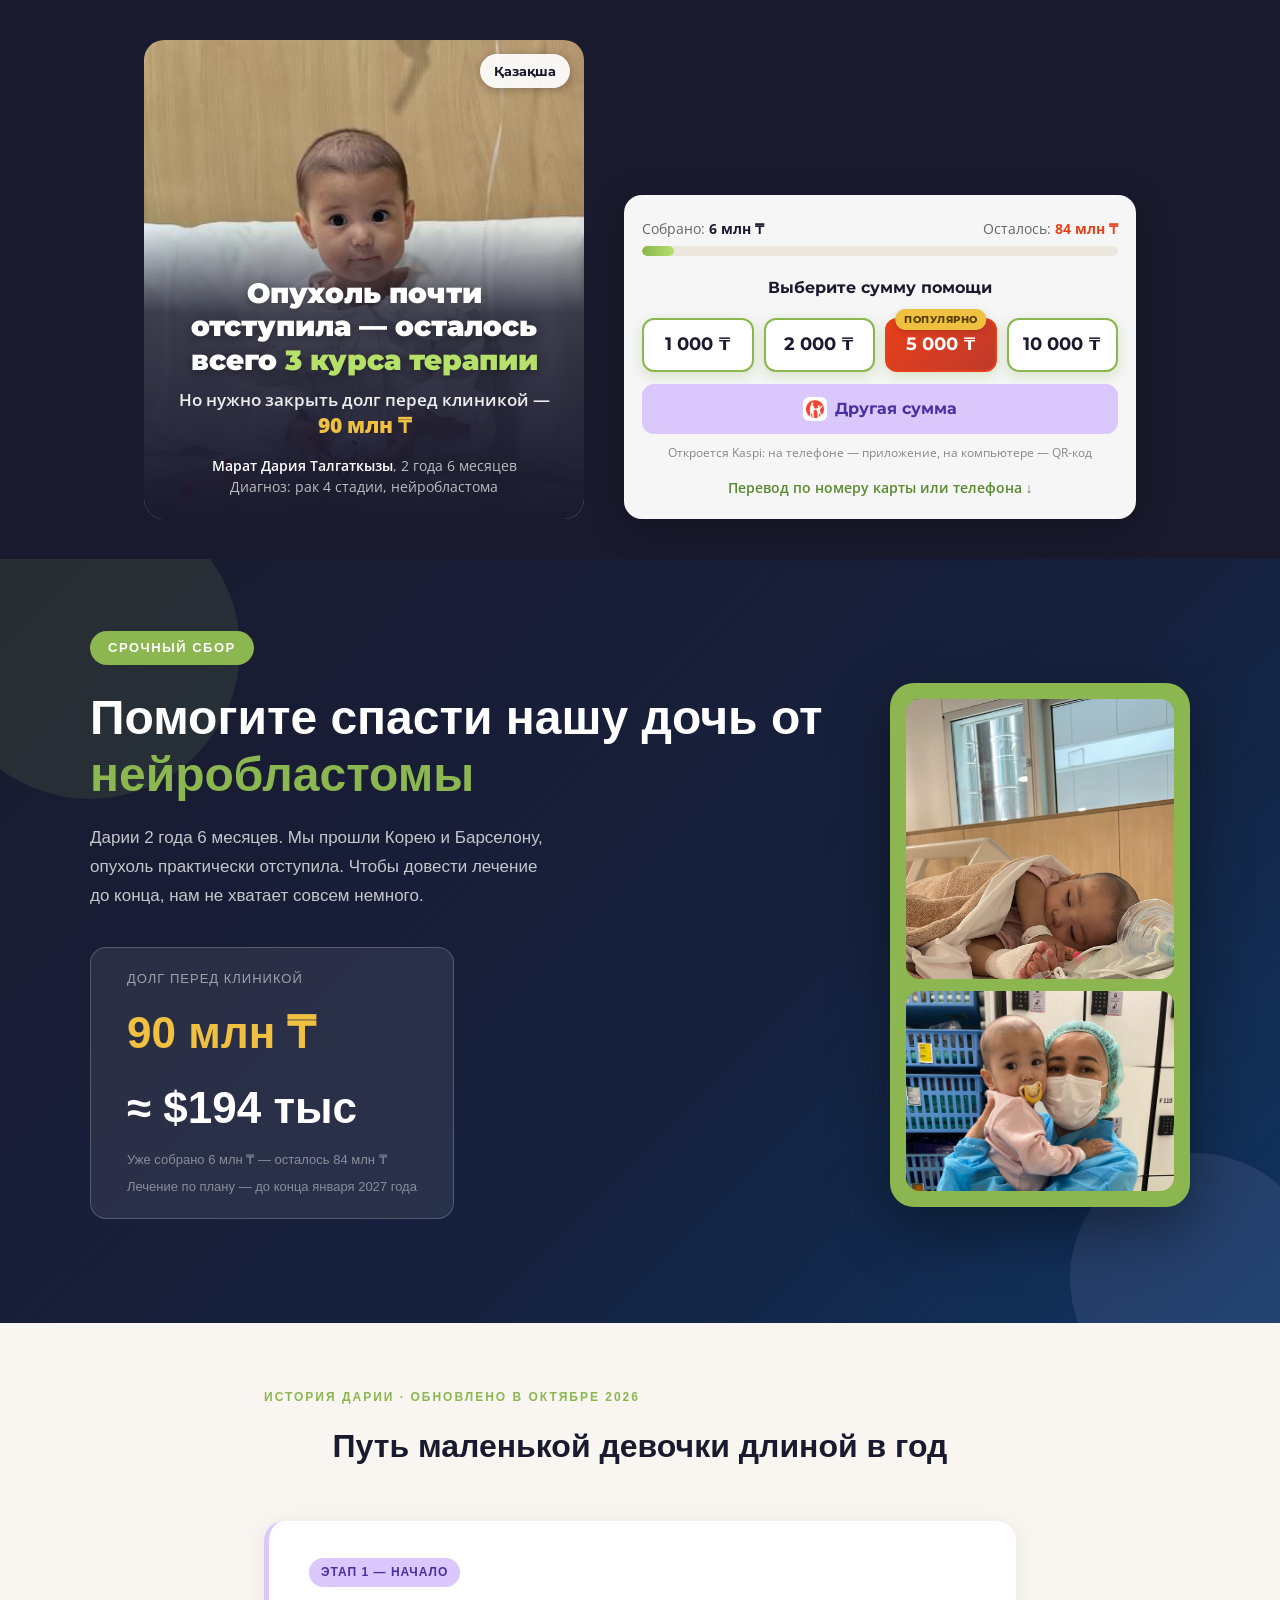
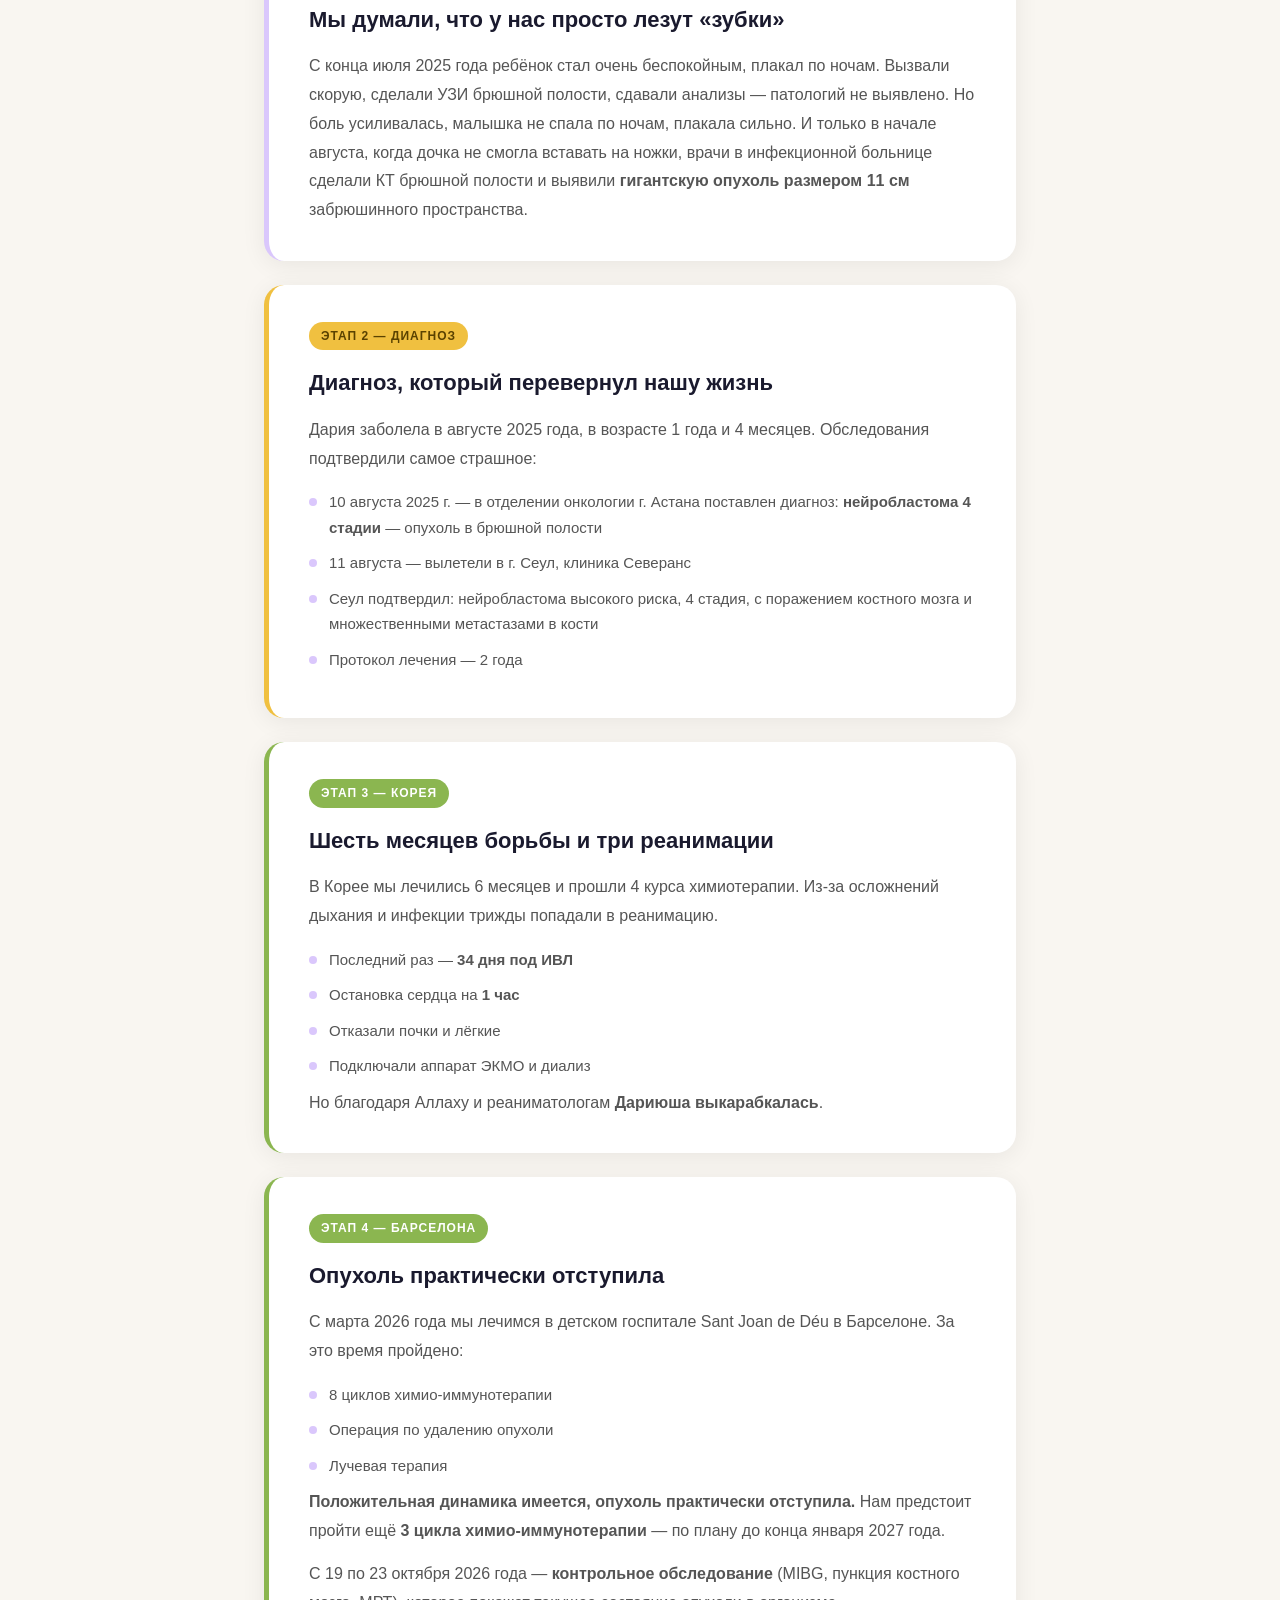
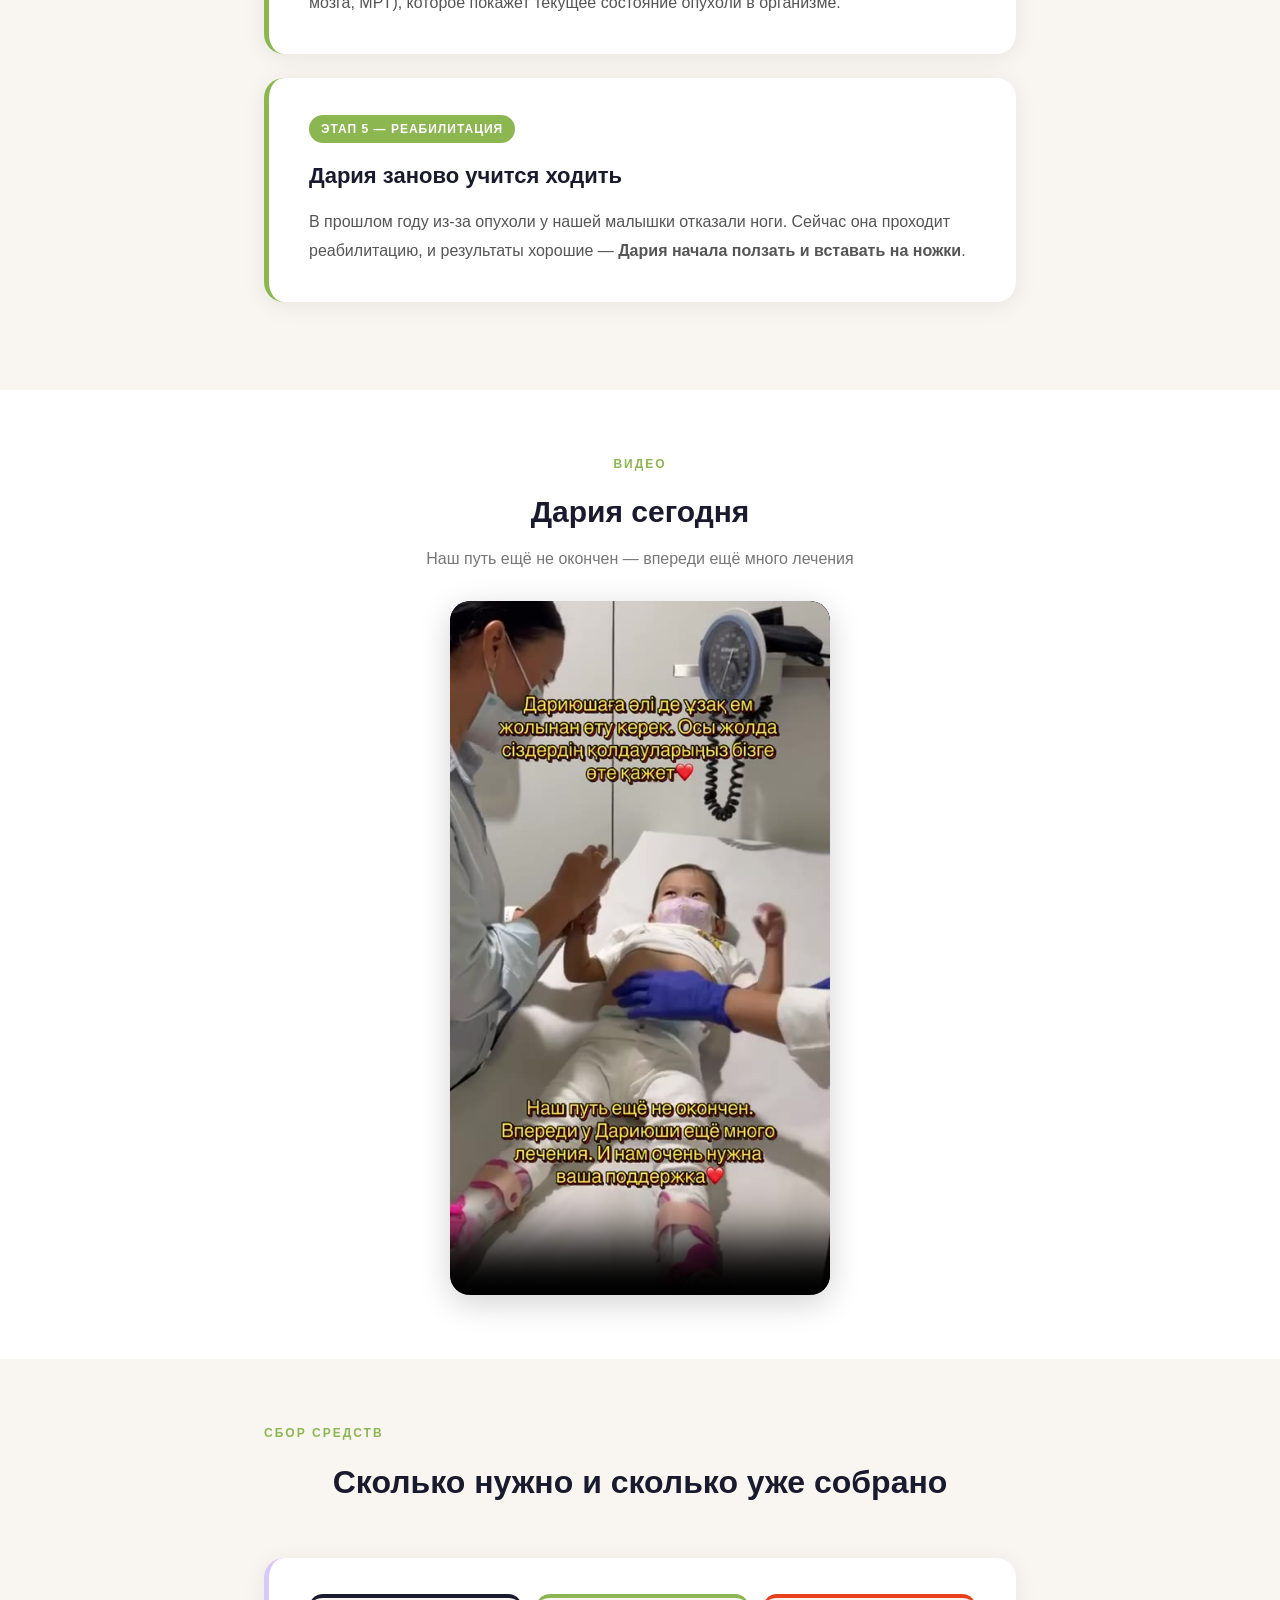
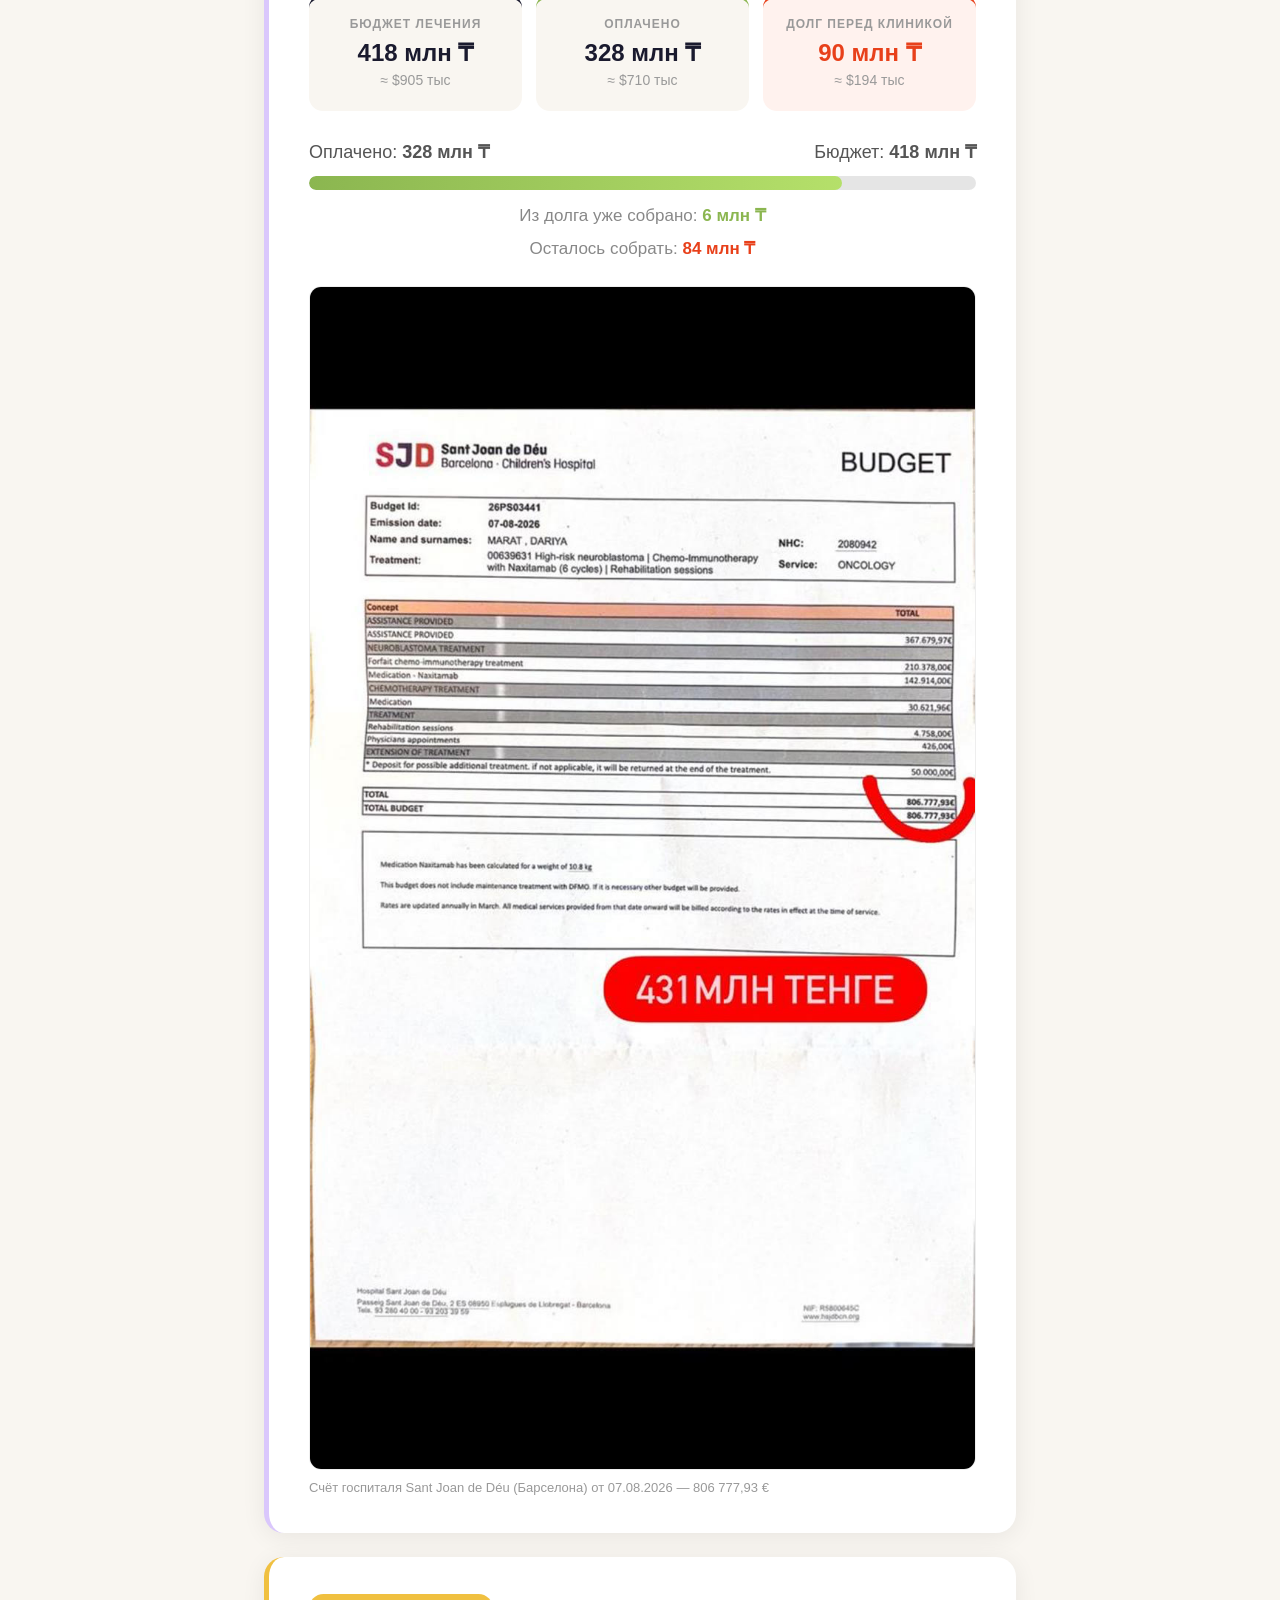
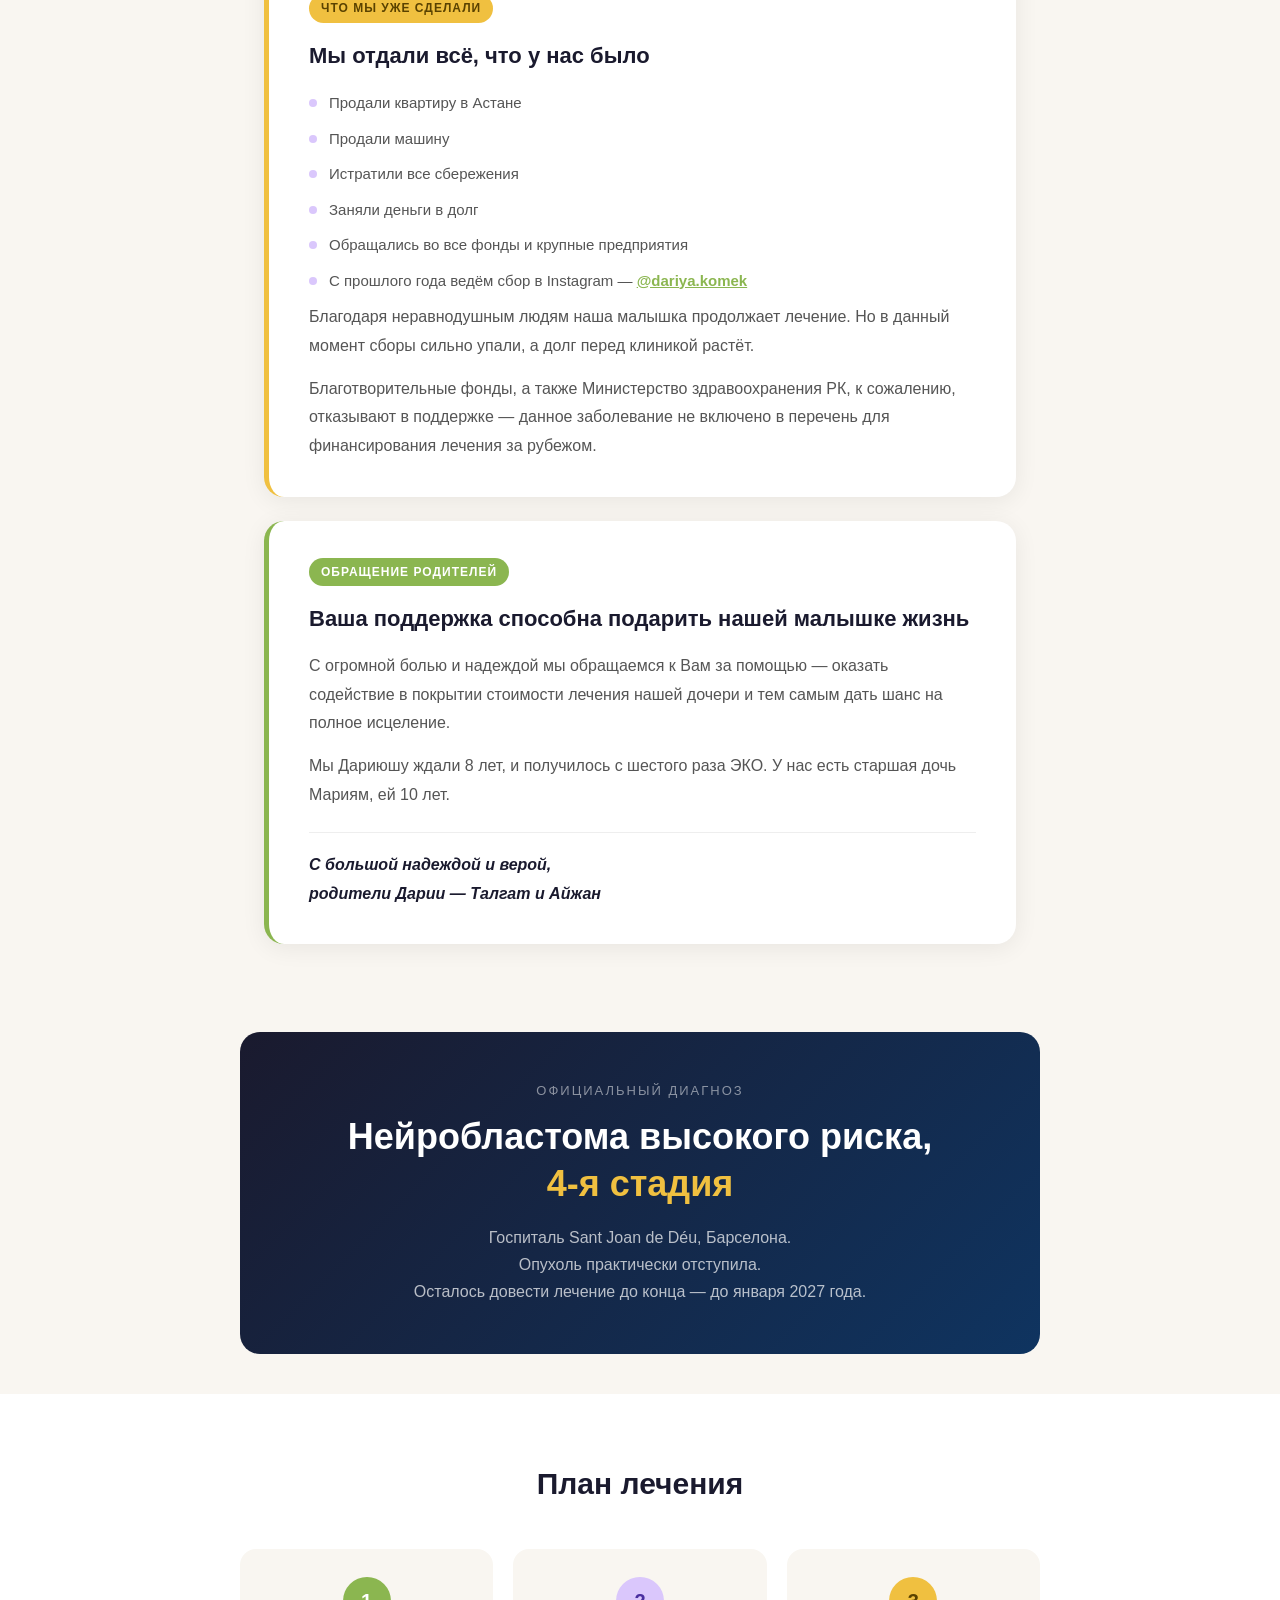
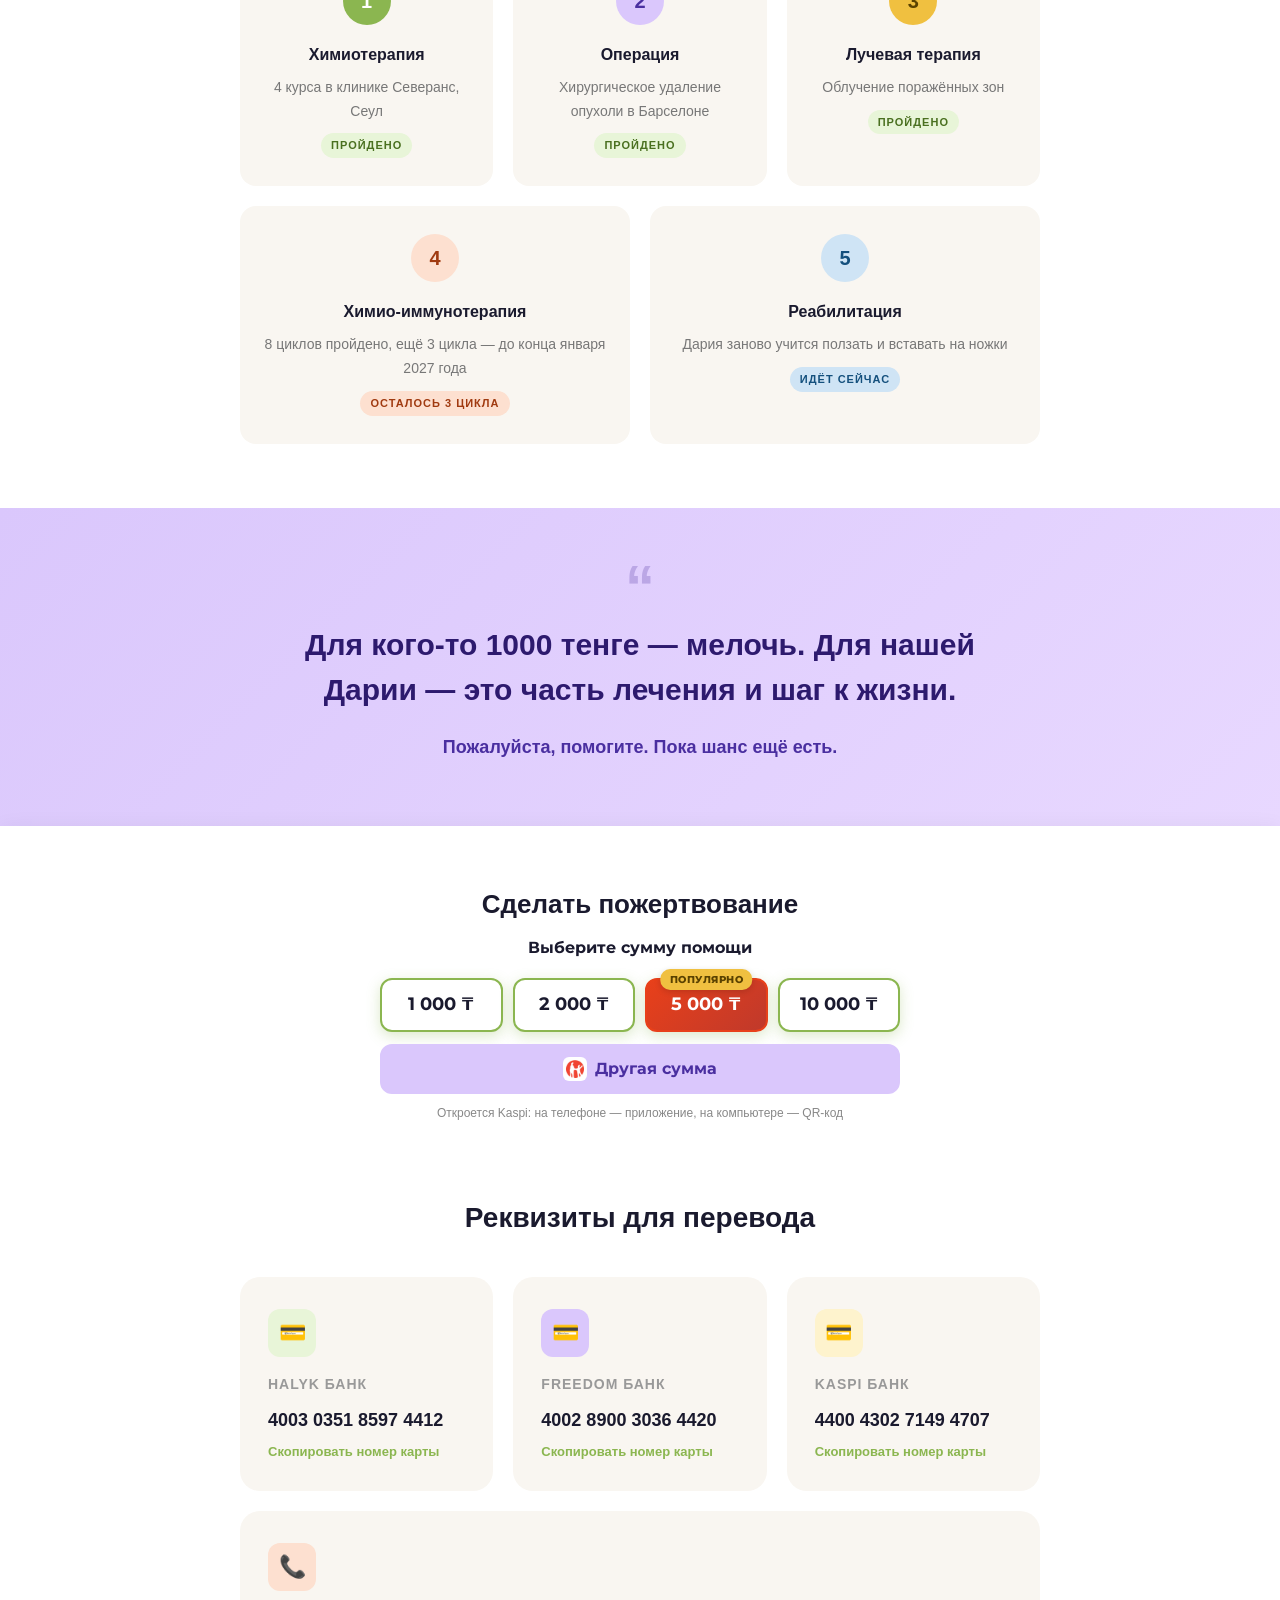
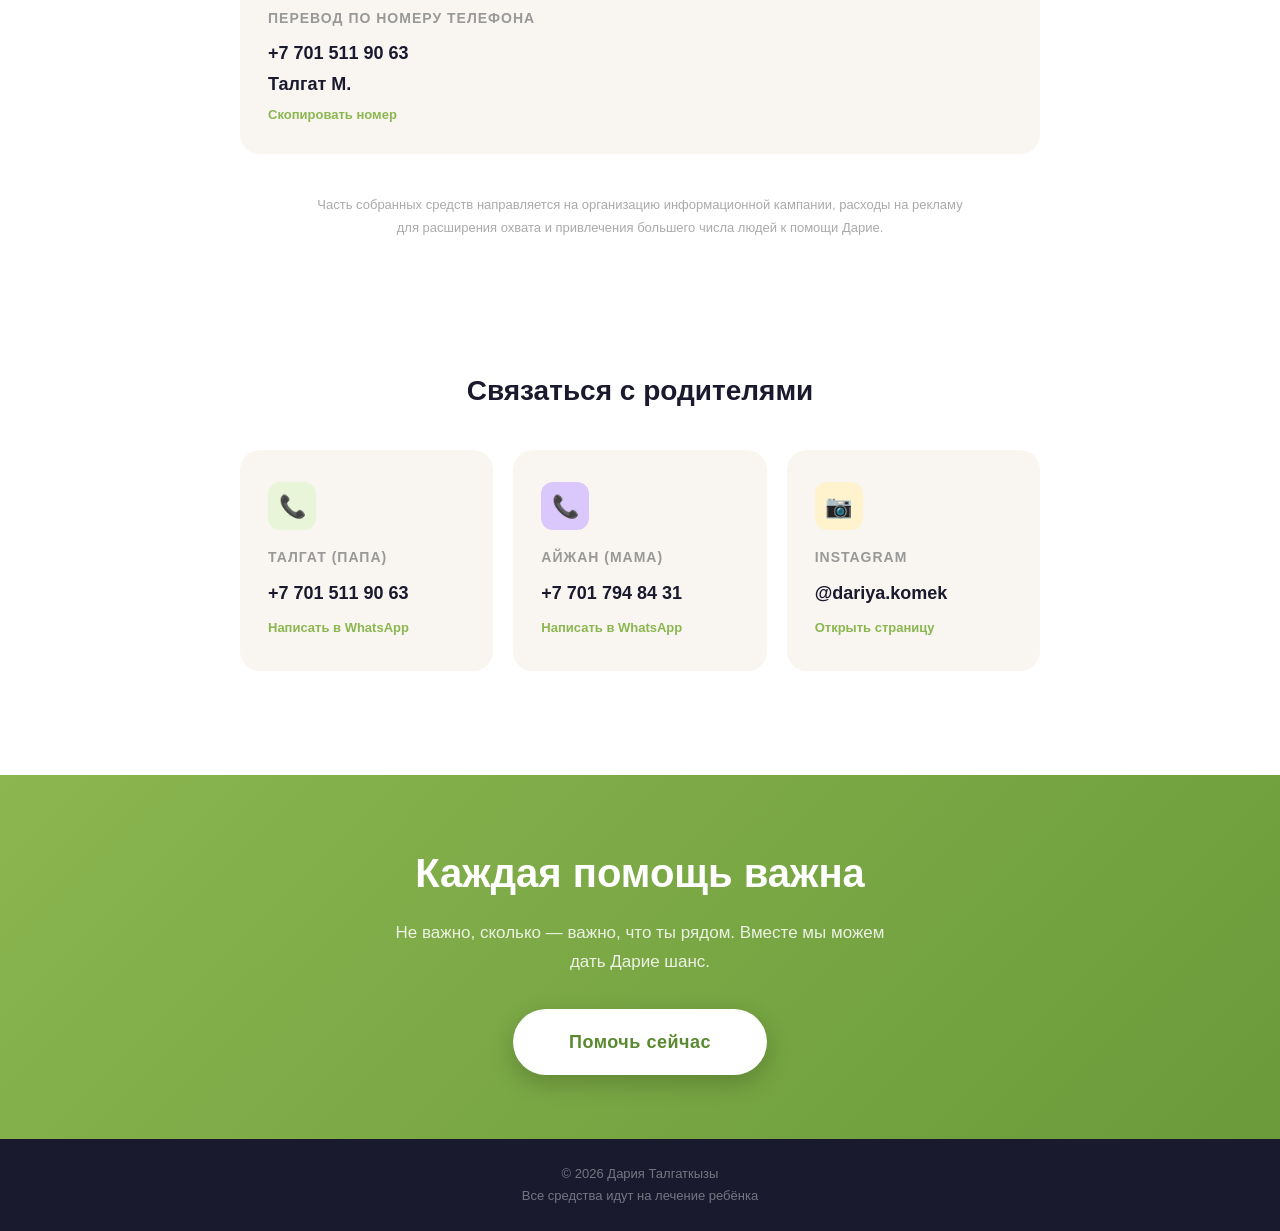
==== index.html @ a11e71fb "Кнопки сумм: ссылка Kaspi с уже введённой суммой через dariyakomek.kz, при ошибке обычная ссылка" ====
<!DOCTYPE html>
<html lang="ru">
<head>
  <meta charset="UTF-8" />
  <meta name="viewport" content="width=device-width, initial-scale=1.0" />
  <title>Дария Талгаткызы, 2 года — сбор на лечение нейробластомы 4 стадии</title>
  <meta name="description" content="Дарии 2 года 6 месяцев, нейробластома 4 стадии. Опухоль почти отступила — осталось всего 3 курса терапии. Долг перед клиникой — 90 млн ₸." />
  <meta name="theme-color" content="#1a1a2e" />
  <link rel="canonical" href="https://dariya-komek.github.io/site/" />
  <link rel="alternate" hreflang="ru" href="https://dariya-komek.github.io/site/" />
  <link rel="alternate" hreflang="kk" href="https://dariya-komek.github.io/site/kz/" />

  <!-- Превью при отправке ссылки в WhatsApp / Telegram / Instagram -->
  <meta property="og:type" content="website" />
  <meta property="og:url" content="https://dariya-komek.github.io/site/" />
  <meta property="og:title" content="Помогите спасти Дарию — нейробластома 4 стадии" />
  <meta property="og:description" content="Дарии 2 года 6 месяцев. Опухоль почти отступила — осталось всего 3 курса терапии. Не хватает 84 млн ₸." />
  <meta property="og:image" content="https://dariya-komek.github.io/site/img/img1.jpeg" />
  <meta property="og:locale" content="ru_RU" />
  <meta name="twitter:card" content="summary_large_image" />
  <link rel="stylesheet" href="css/style.css" />
</head>
<body>

<!-- ─── ГЛАВНЫЙ ЭКРАН ─── -->
<section id="landing">
  <div class="landing-wrap">
    <div class="card">
      <a class="lang-switch" href="kz/" hreflang="kk" lang="kk">Қазақша</a>
      <div class="spacer"></div>
      <div class="top">
        <h1 class="headline">Опухоль почти отступила&nbsp;— осталось всего <span>3 курса терапии</span></h1>
        <p class="debt">Но нужно закрыть долг перед клиникой&nbsp;— <strong>90 млн ₸</strong></p>
        <p class="who"><b>Марат Дария Талгаткызы</b>, 2 года 6 месяцев<br>Диагноз: рак 4 стадии, нейробластома</p>
      </div>
    </div>
    <div class="bottom">
      <div class="panel">
        <div class="raise">
          <div class="raise-labels">
            <span>Собрано: <strong>6 млн ₸</strong></span>
            <span>Осталось: <strong class="left">84 млн ₸</strong></span>
          </div>
          <div class="progress-bar"><div class="progress-fill" data-value="6" data-total="90"></div></div>
        </div>
        <div class="donate-title">Выберите сумму помощи</div>
        <div class="donate-amounts">
          <a class="donate-amount" data-amount="1000" href="https://pay.kaspi.kz/pay/2qt9fn5a" target="_blank" rel="noopener">1 000 ₸</a>
          <a class="donate-amount" data-amount="2000" href="https://pay.kaspi.kz/pay/2qt9fn5a" target="_blank" rel="noopener">2 000 ₸</a>
          <a class="donate-amount popular" data-amount="5000" href="https://pay.kaspi.kz/pay/2qt9fn5a" target="_blank" rel="noopener"><span class="donate-badge">Популярно</span>5 000 ₸</a>
          <a class="donate-amount" data-amount="10000" href="https://pay.kaspi.kz/pay/2qt9fn5a" target="_blank" rel="noopener">10 000 ₸</a>
        </div>
        <a class="donate-other" href="https://pay.kaspi.kz/pay/2qt9fn5a" target="_blank" rel="noopener"><img src="img/kaspi_logo.png" alt="" />Другая сумма</a>
        <div class="donate-note">Откроется Kaspi: на телефоне — приложение, на компьютере — QR-код</div>
        <a class="landing-requisites" href="#requisites">Перевод по номеру карты или телефона&nbsp;↓</a>
      </div>
    </div>
  </div>
</section>

<!-- ─── HERO ─── -->
<section class="hero">
  <div class="hero-inner">

    <!-- Left: text -->
    <div class="hero-text">
      <div class="hero-badge">Срочный сбор</div>
      <h1>Помогите спасти нашу дочь от <span>нейробластомы</span></h1>
      <p class="hero-sub">Дарии 2 года 6 месяцев. Мы прошли Корею и Барселону, опухоль практически отступила. Чтобы довести лечение до конца, нам не хватает совсем немного.</p>

      <div class="urgency-box">
        <div class="urgency-label">Долг перед клиникой</div>
        <div class="urgency-amount"><span>90 млн ₸</span><br> ≈ $194 тыс</div>
        <div class="urgency-date">Уже собрано 6 млн ₸ — осталось 84 млн ₸</div>
        <div class="urgency-date">Лечение по плану — до конца января 2027 года</div>
      </div>
    </div>

    <!-- Right: image card -->
    <div class="hero-image-card">
      <img src="img/img1.jpeg" alt="Дария" />
      <img src="img/img2.jpeg" alt="Дария с семьёй" />
    </div>

  </div>
</section>

<!-- ─── STORY ─── -->
<section class="story-section">
  <div class="section-label">История Дарии · обновлено в октябре 2026</div>
  <h2>Путь маленькой девочки длиной в год</h2>

  <div class="story-card">
    <span class="story-step">Этап 1 — Начало</span>
    <h3>Мы думали, что у нас просто лезут «зубки»</h3>
    <p>
      С конца июля 2025 года ребёнок стал очень беспокойным, плакал по ночам. Вызвали скорую, сделали УЗИ брюшной полости, сдавали анализы — патологий не выявлено.
      Но боль усиливалась, малышка не спала по ночам, плакала сильно. И только в начале августа, когда дочка не смогла вставать на ножки, врачи в инфекционной больнице сделали КТ брюшной полости и выявили <strong>гигантскую опухоль размером 11 см</strong> забрюшинного пространства.
    </p>
  </div>

  <div class="story-card">
    <span class="story-step">Этап 2 — Диагноз</span>
    <h3>Диагноз, который перевернул нашу жизнь</h3>
    <p>Дария заболела в августе 2025 года, в возрасте 1 года и 4 месяцев. Обследования подтвердили самое страшное:</p>
    <ul class="timeline">
      <li><div class="dot"></div>10 августа 2025 г. — в отделении онкологии г. Астана поставлен диагноз: <strong>нейробластома 4 стадии</strong> — опухоль в брюшной полости</li>
      <li><div class="dot"></div>11 августа — вылетели в г. Сеул, клиника Северанс</li>
      <li><div class="dot"></div>Сеул подтвердил: нейробластома высокого риска, 4 стадия, с поражением костного мозга и множественными метастазами в кости</li>
      <li><div class="dot"></div>Протокол лечения — 2 года</li>
    </ul>
  </div>

  <div class="story-card">
    <span class="story-step">Этап 3 — Корея</span>
    <h3>Шесть месяцев борьбы и три реанимации</h3>
    <p>В Корее мы лечились 6 месяцев и прошли 4 курса химиотерапии. Из-за осложнений дыхания и инфекции трижды попадали в реанимацию.</p>
    <ul class="timeline">
      <li><div class="dot"></div>Последний раз — <strong>34 дня под ИВЛ</strong></li>
      <li><div class="dot"></div>Остановка сердца на <strong>1 час</strong></li>
      <li><div class="dot"></div>Отказали почки и лёгкие</li>
      <li><div class="dot"></div>Подключали аппарат ЭКМО и диализ</li>
    </ul>
    <p>Но благодаря Аллаху и реаниматологам <strong>Дариюша выкарабкалась</strong>.</p>
  </div>

  <div class="story-card">
    <span class="story-step">Этап 4 — Барселона</span>
    <h3>Опухоль практически отступила</h3>
    <p>С марта 2026 года мы лечимся в детском госпитале Sant Joan de Déu в Барселоне. За это время пройдено:</p>
    <ul class="timeline">
      <li><div class="dot"></div>8 циклов химио-иммунотерапии</li>
      <li><div class="dot"></div>Операция по удалению опухоли</li>
      <li><div class="dot"></div>Лучевая терапия</li>
    </ul>
    <p><strong>Положительная динамика имеется, опухоль практически отступила.</strong> Нам предстоит пройти ещё <strong>3 цикла химио-иммунотерапии</strong> — по плану до конца января 2027 года.</p>
    <p>С 19 по 23 октября 2026 года — <strong>контрольное обследование</strong> (MIBG, пункция костного мозга, МРТ), которое покажет текущее состояние опухоли в организме.</p>
  </div>

  <div class="story-card">
    <span class="story-step">Этап 5 — Реабилитация</span>
    <h3>Дария заново учится ходить</h3>
    <p>
      В прошлом году из-за опухоли у нашей малышки отказали ноги. Сейчас она проходит реабилитацию, и результаты хорошие — <strong>Дария начала ползать и вставать на ножки</strong>.
    </p>
  </div>
</section>

<!-- ─── VIDEO ─── -->
<section class="video-section">
  <div class="section-label" style="text-align:center;">Видео</div>
  <h2>Дария сегодня</h2>
  <p class="video-sub">Наш путь ещё не окончен — впереди ещё много лечения</p>
  <div class="video-wrap">
    <video controls playsinline preload="metadata" poster="img/video-poster.jpg">
      <source src="video/dariya.mp4" type="video/mp4" />
      Ваш браузер не поддерживает видео. <a href="video/dariya.mp4">Скачать видео</a>
    </video>
  </div>
</section>

<!-- ─── СБОР СРЕДСТВ ─── -->
<section class="story-section" id="fundraising">
  <div class="section-label">Сбор средств</div>
  <h2>Сколько нужно и сколько уже собрано</h2>

  <div class="story-card">
    <div class="amount-grid">
      <div class="amount-item">
        <div class="amount-label">Бюджет лечения</div>
        <div class="amount-value">418 млн ₸</div>
        <div class="amount-usd">≈ $905 тыс</div>
      </div>
      <div class="amount-item paid">
        <div class="amount-label">Оплачено</div>
        <div class="amount-value">328 млн ₸</div>
        <div class="amount-usd">≈ $710 тыс</div>
      </div>
      <div class="amount-item need">
        <div class="amount-label">Долг перед клиникой</div>
        <div class="amount-value">90 млн ₸</div>
        <div class="amount-usd">≈ $194 тыс</div>
      </div>
    </div>

    <div class="progress-wrap" style="max-width:100%;margin:0;padding:0;" data-collected="328" data-goal="418" data-raised="6">
      <div class="progress-labels" style="color:#555;font-size:18px;">
        <span>Оплачено: <strong id="prog-collected"></strong></span>
        <span>Бюджет: <strong id="prog-goal"></strong></span>
      </div>
      <div class="progress-bar" style="background:rgba(0,0,0,0.1);height:14px;">
        <div class="progress-fill" id="prog-fill" style="width:0%;"></div>
      </div>
      <div style="text-align:center;margin-top:12px;font-size:17px;color:#888;">Из долга уже собрано: <strong style="color:#8bb650;">6 млн ₸</strong></div>
      <div style="text-align:center;margin-top:4px;font-size:17px;color:#888;">Осталось собрать: <strong id="prog-remaining" style="color:#e8401a;"></strong></div>
    </div>

    <div class="docs-grid">
      <figure>
        <img src="img/budget2026.jpg" alt="Счёт госпиталя Sant Joan de Déu" onclick="openLightbox(this)" />
        <figcaption>Счёт госпиталя Sant Joan de Déu (Барселона) от 07.08.2026 — 806 777,93 €</figcaption>
      </figure>
    </div>
  </div>

  <div class="story-card">
    <span class="story-step">Что мы уже сделали</span>
    <h3>Мы отдали всё, что у нас было</h3>
    <ul class="timeline">
      <li><div class="dot"></div>Продали квартиру в Астане</li>
      <li><div class="dot"></div>Продали машину</li>
      <li><div class="dot"></div>Истратили все сбережения</li>
      <li><div class="dot"></div>Заняли деньги в долг</li>
      <li><div class="dot"></div>Обращались во все фонды и крупные предприятия</li>
      <li><div class="dot"></div><span>С прошлого года ведём сбор в Instagram — <a href="https://www.instagram.com/dariya.komek/" target="_blank" rel="noopener">@dariya.komek</a></span></li>
    </ul>
    <p>Благодаря неравнодушным людям наша малышка продолжает лечение. Но в данный момент сборы сильно упали, а долг перед клиникой растёт.</p>
    <p>Благотворительные фонды, а также Министерство здравоохранения РК, к сожалению, отказывают в поддержке — данное заболевание не включено в перечень для финансирования лечения за рубежом.</p>
  </div>

  <div class="story-card">
    <span class="story-step">Обращение родителей</span>
    <h3>Ваша поддержка способна подарить нашей малышке жизнь</h3>
    <p>С огромной болью и надеждой мы обращаемся к Вам за помощью — оказать содействие в покрытии стоимости лечения нашей дочери и тем самым дать шанс на полное исцеление.</p>
    <p>Мы Дариюшу ждали 8 лет, и получилось с шестого раза ЭКО. У нас есть старшая дочь Мариям, ей 10 лет.</p>
    <p class="signature">С большой надеждой и верой,<br />родители Дарии — Талгат и Айжан</p>
  </div>
</section>

<!-- ─── DIAGNOSIS HIGHLIGHT ─── -->
<div class="diagnosis-box">
  <div class="label">Официальный диагноз</div>
  <h2>Нейробластома высокого риска,<br /><span>4-я стадия</span></h2>
  <p>Госпиталь Sant Joan de Déu, Барселона. <br> Опухоль практически отступила. <br> Осталось довести лечение до конца — до января 2027 года.</p>
</div>

<!-- ─── TREATMENT PLAN ─── -->
<section class="treatment-section">
  <h2>План лечения</h2>
  <div class="treatment-steps">
    <div class="treatment-step">
      <div class="step-num">1</div>
      <h3>Химиотерапия</h3>
      <p>4 курса в клинике Северанс, Сеул</p>
      <span class="step-status done">Пройдено</span>
    </div>
    <div class="treatment-step">
      <div class="step-num">2</div>
      <h3>Операция</h3>
      <p>Хирургическое удаление опухоли в Барселоне</p>
      <span class="step-status done">Пройдено</span>
    </div>
    <div class="treatment-step">
      <div class="step-num">3</div>
      <h3>Лучевая терапия</h3>
      <p>Облучение поражённых зон</p>
      <span class="step-status done">Пройдено</span>
    </div>
    <div class="treatment-step">
      <div class="step-num">4</div>
      <h3>Химио-иммунотерапия</h3>
      <p>8 циклов пройдено, ещё 3 цикла — до конца января 2027 года</p>
      <span class="step-status next">Осталось 3 цикла</span>
    </div>
    <div class="treatment-step">
      <div class="step-num">5</div>
      <h3>Реабилитация</h3>
      <p>Дария заново учится ползать и вставать на ножки</p>
      <span class="step-status now">Идёт сейчас</span>
    </div>
  </div>
</section>

<!-- ─── QUOTE ─── -->
<section class="quote-section">
  <blockquote>
    Для кого-то 1000 тенге — мелочь. Для нашей Дарии — это часть лечения и шаг к жизни.
  </blockquote>
  <p class="appeal">Пожалуйста, помогите. Пока шанс ещё есть.</p>
</section>

<!-- ─── PAYMENT ─── -->
<section class="donate-section" id="donate">
  <h2>Сделать пожертвование</h2>
  <div class="donate-box">
    <div class="donate-title">Выберите сумму помощи</div>
    <div class="donate-amounts">
      <a class="donate-amount" data-amount="1000" href="https://pay.kaspi.kz/pay/2qt9fn5a" target="_blank" rel="noopener">1 000 ₸</a>
      <a class="donate-amount" data-amount="2000" href="https://pay.kaspi.kz/pay/2qt9fn5a" target="_blank" rel="noopener">2 000 ₸</a>
      <a class="donate-amount popular" data-amount="5000" href="https://pay.kaspi.kz/pay/2qt9fn5a" target="_blank" rel="noopener"><span class="donate-badge">Популярно</span>5 000 ₸</a>
      <a class="donate-amount" data-amount="10000" href="https://pay.kaspi.kz/pay/2qt9fn5a" target="_blank" rel="noopener">10 000 ₸</a>
    </div>
    <a class="donate-other" href="https://pay.kaspi.kz/pay/2qt9fn5a" target="_blank" rel="noopener"><img src="img/kaspi_logo.png" alt="" />Другая сумма</a>
    <div class="donate-note">Откроется Kaspi: на телефоне — приложение, на компьютере — QR-код</div>
  </div>
</section>

<section class="payment-section" id="requisites">
  <h2>Реквизиты для перевода</h2>
  <div class="payment-cards">
    <div class="payment-card">
      <div class="card-icon">💳</div>
      <h3>Halyk банк</h3>
      <div class="value" id="halykNum">4003 0351 8597 4412</div>
      <button class="copy-btn" onclick="copyText('halykNum', this)">Скопировать номер карты</button>
    </div>
    <div class="payment-card">
      <div class="card-icon">💳</div>
      <h3>Freedom банк</h3>
      <div class="value" id="freedomNum">4002 8900 3036 4420</div>
      <button class="copy-btn" onclick="copyText('freedomNum', this)">Скопировать номер карты</button>
    </div>
    <div class="payment-card">
      <div class="card-icon">💳</div>
      <h3>Kaspi банк</h3>
      <div class="value" id="kaspiNum">4400 4302 7149 4707</div>
      <button class="copy-btn" onclick="copyText('kaspiNum', this)">Скопировать номер карты</button>
    </div>
    <div class="payment-card">
      <div class="card-icon">📞</div>
      <h3>Перевод по номеру телефона</h3>
      <div class="value" id="phoneNum">+7 701 511 90 63</div>
      <div class="value" id="phoneContact">Талгат М.</div>
      <button class="copy-btn" onclick="copyText('phoneNum', this)">Скопировать номер</button>
    </div>
  </div>
  <p class="disclaimer">
    Часть собранных средств направляется на организацию информационной кампании, расходы на рекламу для расширения охвата и привлечения большего числа людей к помощи Дарие.
  </p>
</section>

<!-- ─── CONTACTS ─── -->
<section class="payment-section">
  <h2>Связаться с родителями</h2>
  <div class="payment-cards">
    <div class="payment-card">
      <div class="card-icon">📞</div>
      <h3>Талгат (папа)</h3>
      <div class="value">+7 701 511 90 63</div>
      <a class="copy-btn" href="https://wa.me/77015119063" target="_blank" rel="noopener">Написать в WhatsApp</a>
    </div>
    <div class="payment-card">
      <div class="card-icon">📞</div>
      <h3>Айжан (мама)</h3>
      <div class="value">+7 701 794 84 31</div>
      <a class="copy-btn" href="https://wa.me/77017948431" target="_blank" rel="noopener">Написать в WhatsApp</a>
    </div>
    <div class="payment-card">
      <div class="card-icon">📷</div>
      <h3>Instagram</h3>
      <div class="value">@dariya.komek</div>
      <a class="copy-btn" href="https://www.instagram.com/dariya.komek/" target="_blank" rel="noopener">Открыть страницу</a>
    </div>
  </div>
</section>

<!-- ─── FOOTER CTA ─── -->
<section class="footer-cta">
  <h2>Каждая помощь важна</h2>
  <p>Не важно, сколько — важно, что ты рядом. Вместе мы можем дать Дарие шанс.</p>
  <a href="#donate" class="donate-btn">Помочь сейчас</a>
</section>

<!-- ─── FOOTER ─── -->
<footer>
  <p>© 2026 Дария Талгаткызы <br> Все средства идут на лечение ребёнка</p>
</footer>

<div id="lightbox" style="display:none;position:fixed;inset:0;background:rgba(0,0,0,0.9);z-index:9999;align-items:center;justify-content:center;cursor:zoom-out;">
  <img id="lightbox-img" src="" alt="" style="max-width:95vw;max-height:95vh;border-radius:8px;object-fit:contain;" />
</div>

<script src="js/main.js"></script>
</body>
</html>
---- css/style.css ----
@import url('https://fonts.googleapis.com/css2?family=Montserrat:wght@700;900&family=Open+Sans:wght@400;600&display=swap');

* {
  margin: 0;
  padding: 0;
  box-sizing: border-box;
}

body {
  font-family: 'Segoe UI', Arial, sans-serif;
  background: #f9f6f1;
  color: #2d2d2d;
  line-height: 1.7;
}

/* ─── HERO ─── */
.hero {
  background: linear-gradient(135deg, #1a1a2e 0%, #16213e 60%, #0f3460 100%);
  color: #fff;
  padding: 72px 48px 64px;
  position: relative;
  overflow: hidden;
}

.hero::before {
  content: '';
  position: absolute;
  top: -60px;
  left: -60px;
  width: 300px;
  height: 300px;
  background: rgba(139, 182, 80, 0.12);
  border-radius: 50%;
  pointer-events: none;
}

.hero::after {
  content: '';
  position: absolute;
  bottom: -80px;
  right: -40px;
  width: 250px;
  height: 250px;
  background: rgba(218, 199, 252, 0.1);
  border-radius: 50%;
  pointer-events: none;
}

.hero-inner {
  max-width: 1100px;
  margin: 0 auto;
  display: flex;
  align-items: center;
  gap: 56px;
  position: relative;
  z-index: 1;
}

.hero-text {
  flex: 1;
  min-width: 0;
}

.hero-badge {
  display: inline-block;
  background: #8bb650;
  color: #fff;
  font-size: 13px;
  font-weight: 700;
  letter-spacing: 1.5px;
  text-transform: uppercase;
  padding: 6px 18px;
  border-radius: 20px;
  margin-bottom: 24px;
}

.hero h1 {
  font-size: clamp(26px, 4vw, 48px);
  font-weight: 800;
  line-height: 1.2;
  margin-bottom: 20px;
}

.hero h1 span {
  color: #8bb650;
}

.hero-sub {
  font-size: 17px;
  color: rgba(255,255,255,0.75);
  margin-bottom: 36px;
  max-width: 460px;
}

/* ─── HERO IMAGE CARD ─── */
.hero-image-card {
  flex-shrink: 0;
  width: 300px;
  background: #8bb650;
  border-radius: 24px;
  padding: 16px;
  display: flex;
  flex-direction: column;
  gap: 12px;
  box-shadow: 0 20px 60px rgba(0,0,0,0.4);
}

.hero-image-card img {
  width: 100%;
  border-radius: 14px;
  display: block;
  object-fit: cover;
  object-position: center top;
}

.hero-image-card img:first-child {
  height: 280px;
}

.hero-image-card img:last-child {
  height: 200px;
}

@media (max-width: 860px) {
  .hero {
    padding: 56px 24px 48px;
  }
  .hero-inner {
    flex-direction: column;
    align-items: center;
    text-align: center;
    gap: 36px;
  }
  .hero h1 { margin: 0 auto 20px; }
  .hero-sub { margin: 0 auto 36px; }
  .hero-image-card {
    width: 100%;
    max-width: 360px;
    flex-direction: row;
    gap: 10px;
    padding: 12px;
  }
  .hero-image-card img:first-child,
  .hero-image-card img:last-child {
    height: 180px;
    flex: 1;
  }
}

.urgency-box {
  display: inline-block;
  background: rgba(255,255,255,0.08);
  border: 1px solid rgba(255,255,255,0.2);
  border-radius: 16px;
  padding: 20px 36px;
  margin-bottom: 40px;
}

.urgency-label {
  font-size: 13px;
  color: rgba(255,255,255,0.55);
  text-transform: uppercase;
  letter-spacing: 1px;
  margin-bottom: 6px;
}

.urgency-amount {
  font-size: clamp(28px, 4vw, 44px);
  font-weight: 900;
  color: #fff;
}

.urgency-amount span {
  color: #f0c040;
}

.urgency-date {
  font-size: 13px;
  color: rgba(255,255,255,0.45);
  margin-top: 4px;
}

/* ─── DONATION SECTION ─── */
.donate-section {
  background: #fff;
  padding: 56px 24px 0;
  text-align: center;
  box-shadow: 0 2px 20px rgba(0,0,0,0.06);
}

.donate-section h2 {
  font-size: 26px;
  font-weight: 700;
  margin-bottom: 8px;
  color: #1a1a2e;
}

.donate-section p {
  color: #666;
  margin-bottom: 32px;
  font-size: 15px;
}

.donate-btn {
  display: inline-block;
  background: linear-gradient(135deg, #8bb650, #6a9a3a);
  color: #fff;
  font-size: 18px;
  font-weight: 700;
  padding: 18px 56px;
  border-radius: 50px;
  border: none;
  cursor: pointer;
  text-decoration: none;
  transition: all 0.25s;
  box-shadow: 0 8px 24px rgba(139,182,80,0.4);
  letter-spacing: 0.5px;
}

.donate-btn:hover {
  transform: translateY(-3px);
  box-shadow: 0 12px 32px rgba(139,182,80,0.5);
}

/* ─── STORY SECTION ─── */
.story-section {
  max-width: 800px;
  margin: 0 auto;
  padding: 64px 24px;
}

.section-label {
  font-size: 12px;
  font-weight: 700;
  letter-spacing: 2px;
  text-transform: uppercase;
  color: #8bb650;
  margin-bottom: 12px;
}

.story-section > h2 {
  font-size: 32px;
  font-weight: 800;
  color: #1a1a2e;
  margin-bottom: 48px;
  text-align: center;
}

.story-card {
  background: #fff;
  border-radius: 20px;
  padding: 36px 40px;
  margin-bottom: 24px;
  box-shadow: 0 4px 24px rgba(0,0,0,0.07);
  border-left: 5px solid #8bb650;
  position: relative;
}

.story-card:nth-child(3) {
  border-left-color: #dac7fc;
}

.story-card:nth-child(4) {
  border-left-color: #f0c040;
}

.story-step {
  display: inline-block;
  background: #8bb650;
  color: #fff;
  font-size: 12px;
  font-weight: 700;
  padding: 4px 12px;
  border-radius: 20px;
  margin-bottom: 14px;
  letter-spacing: 1px;
  text-transform: uppercase;
}

.story-card:nth-child(3) .story-step {
  background: #dac7fc;
  color: #4a2fa0;
}

.story-card:nth-child(4) .story-step {
  background: #f0c040;
  color: #5a4200;
}

.story-card h3 {
  font-size: 22px;
  font-weight: 800;
  color: #1a1a2e;
  margin-bottom: 14px;
}

.story-card p {
  color: #555;
  font-size: 16px;
  line-height: 1.8;
}

.timeline {
  margin-top: 16px;
  padding-left: 0;
  list-style: none;
}

.timeline li {
  position: relative;
  padding-left: 20px;
  margin-bottom: 10px;
  font-size: 15px;
  color: #555;
}

.timeline li .dot {
  position: absolute;
  left: 0;
  top: 9px;
  width: 8px;
  height: 8px;
  background: #dac7fc;
  border-radius: 50%;
}

/* ─── DIAGNOSIS HIGHLIGHT ─── */
.diagnosis-box {
  background: linear-gradient(135deg, #1a1a2e, #0f3460);
  color: #fff;
  border-radius: 20px;
  padding: 48px 40px;
  text-align: center;
  margin: 0 24px 40px;
  max-width: 800px;
  margin-left: auto;
  margin-right: auto;
}

.diagnosis-box .label {
  font-size: 13px;
  letter-spacing: 2px;
  text-transform: uppercase;
  color: rgba(255,255,255,0.5);
  margin-bottom: 12px;
}

.diagnosis-box h2 {
  font-size: clamp(22px, 4vw, 36px);
  font-weight: 900;
  line-height: 1.3;
  margin-bottom: 16px;
}

.diagnosis-box h2 span {
  color: #f0c040;
}

.diagnosis-box p {
  color: rgba(255,255,255,0.7);
  font-size: 16px;
  max-width: 560px;
  margin: 0 auto;
}

/* ─── TREATMENT PLAN ─── */
.treatment-section {
  background: #fff;
  padding: 64px 24px;
}

.treatment-section h2 {
  text-align: center;
  font-size: 30px;
  font-weight: 800;
  color: #1a1a2e;
  margin-bottom: 40px;
}

.treatment-steps {
  display: flex;
  flex-wrap: wrap;
  gap: 20px;
  max-width: 800px;
  margin: 0 auto;
  justify-content: center;
}

.treatment-step {
  flex: 1;
  min-width: 200px;
  background: #f9f6f1;
  border-radius: 16px;
  padding: 28px 24px;
  text-align: center;
  position: relative;
}

.step-num {
  width: 48px;
  height: 48px;
  background: #8bb650;
  color: #fff;
  border-radius: 50%;
  display: flex;
  align-items: center;
  justify-content: center;
  font-size: 20px;
  font-weight: 900;
  margin: 0 auto 16px;
}

.treatment-step:nth-child(2) .step-num {
  background: #dac7fc;
  color: #4a2fa0;
}

.treatment-step:nth-child(3) .step-num {
  background: #f0c040;
  color: #5a4200;
}

.treatment-step h3 {
  font-size: 16px;
  font-weight: 700;
  color: #1a1a2e;
  margin-bottom: 8px;
}

.treatment-step p {
  font-size: 14px;
  color: #777;
}

/* ─── QUOTE SECTION ─── */
.quote-section {
  background: linear-gradient(135deg, #dac7fc 0%, #e8d8ff 100%);
  padding: 64px 24px;
  text-align: center;
}

.quote-section blockquote {
  font-size: clamp(20px, 3vw, 30px);
  font-weight: 700;
  color: #2d1a6e;
  max-width: 680px;
  margin: 0 auto 20px;
  line-height: 1.5;
}

.quote-section blockquote::before {
  content: '\201C';
  font-size: 60px;
  color: rgba(74, 47, 160, 0.25);
  display: block;
  line-height: 0.5;
  margin-bottom: 20px;
}

.quote-section .appeal {
  font-size: 18px;
  color: #4a2fa0;
  font-weight: 600;
}

/* ─── PAYMENT SECTION ─── */
.payment-section {
  background: #fff;
  padding: 64px 24px;
  text-align: center;
}

.payment-section h2 {
  font-size: 28px;
  font-weight: 800;
  color: #1a1a2e;
  margin-bottom: 36px;
}

.payment-cards {
  display: flex;
  flex-wrap: wrap;
  gap: 20px;
  max-width: 800px;
  margin: 0 auto 40px;
  justify-content: center;
}

.payment-card {
  flex: 1;
  min-width: 220px;
  background: #f9f6f1;
  border-radius: 20px;
  padding: 32px 28px;
  text-align: left;
}

.payment-card .card-icon {
  width: 48px;
  height: 48px;
  border-radius: 12px;
  display: flex;
  align-items: center;
  justify-content: center;
  font-size: 22px;
  margin-bottom: 16px;
}

.payment-card:nth-child(1) .card-icon { background: #e8f5d8; }
.payment-card:nth-child(2) .card-icon { background: #dac7fc; }
.payment-card:nth-child(3) .card-icon { background: #fef3cd; }
.payment-card:nth-child(4) .card-icon { background: #fde0d0; }

.payment-card h3 {
  font-size: 14px;
  font-weight: 700;
  text-transform: uppercase;
  letter-spacing: 1px;
  color: #999;
  margin-bottom: 8px;
}

.payment-card .value {
  font-size: 18px;
  font-weight: 800;
  color: #1a1a2e;
  word-break: break-all;
}

.copy-btn {
  background: none;
  border: none;
  color: #8bb650;
  font-size: 13px;
  font-weight: 600;
  cursor: pointer;
  margin-top: 8px;
  padding: 0;
  display: block;
}

.copy-btn:hover {
  text-decoration: underline;
}

a.copy-btn { text-decoration: none; }
a.copy-btn:hover { text-decoration: underline; }

.timeline a { color: #8bb650; font-weight: 600; }

.disclaimer {
  max-width: 680px;
  margin: 0 auto;
  font-size: 13px;
  color: #aaa;
  line-height: 1.7;
  padding: 0 12px;
}

/* ─── FOOTER CTA ─── */
.footer-cta {
  background: linear-gradient(135deg, #8bb650, #6a9a3a);
  padding: 64px 24px;
  text-align: center;
  color: #fff;
}

.footer-cta h2 {
  font-size: clamp(24px, 4vw, 40px);
  font-weight: 900;
  margin-bottom: 12px;
}

.footer-cta p {
  font-size: 17px;
  opacity: 0.85;
  margin-bottom: 32px;
  max-width: 500px;
  margin-left: auto;
  margin-right: auto;
}

.footer-cta .donate-btn {
  background: #fff;
  color: #5a8a30;
  box-shadow: 0 8px 24px rgba(0,0,0,0.2);
}

.footer-cta .donate-btn:hover {
  background: #f5f5f5;
}

/* ─── FOOTER ─── */
footer {
  background: #1a1a2e;
  color: rgba(255,255,255,0.4);
  text-align: center;
  padding: 24px;
  font-size: 13px;
}

/* ─── PROGRESS BAR ─── */
.progress-wrap {
  max-width: 480px;
  margin: 32px 0 0;
}

.progress-labels {
  display: flex;
  justify-content: space-between;
  font-size: 13px;
  margin-bottom: 8px;
}

.progress-bar {
  background: rgba(255,255,255,0.15);
  border-radius: 50px;
  height: 10px;
  overflow: hidden;
}

.progress-fill {
  height: 100%;
  background: linear-gradient(90deg, #8bb650, #b5e06a);
  border-radius: 50px;
  width: 0%;
  transition: width 1.5s ease;
}

/* ─── STICKY DONATE BAR ─── */
.sticky-bar {
  position: fixed;
  bottom: 0;
  left: 0;
  right: 0;
  background: #fff;
  box-shadow: 0 -4px 20px rgba(0,0,0,0.12);
  padding: 14px 24px;
  display: flex;
  align-items: center;
  justify-content: space-between;
  gap: 16px;
  z-index: 100;
}

.sticky-bar .sticky-text {
  font-size: 14px;
  font-weight: 600;
  color: #1a1a2e;
}

.sticky-bar .sticky-text span {
  color: #8bb650;
}

.sticky-bar .donate-btn {
  font-size: 15px;
  padding: 12px 32px;
  white-space: nowrap;
  margin-bottom: 13px;
}

@media (max-width: 540px) {
  .sticky-bar .sticky-text { display: none; }
  .sticky-bar { justify-content: center; }
  .story-card { padding: 24px 20px; }
  .payment-card { min-width: 100%; }
}

/* ─── LANDING PAGE ─── */
/* --w — ширина фото-карточки; от неё считаются масштаб и обрезка фото */
#landing { font-family: 'Open Sans', sans-serif; background: #1a1a2e; --w: min(100vw, 520px); }
#landing .card {
  position: relative; width: 100%; max-width: var(--w); margin: 0 auto;
  border-radius: 0; overflow: hidden;
  display: flex; flex-direction: column;
  background-color: #1a1a2e;
  background-image: url('../img/img5.jpeg');
  background-repeat: no-repeat;
  /* верх фото (стена, шарики) обрезан — сверху видно голову и тело Дарии */
  background-size: calc(var(--w) * 1.5) auto;
  background-position: center calc(var(--w) * -1.46);
}
#landing .top {
  position: relative; z-index: 2; padding: 52px 20px 22px;
  text-align: center;
  background: linear-gradient(to bottom, rgba(26,26,46,0) 0%, rgba(26,26,46,0.8) 30%, #1a1a2e 100%);
}
#landing .headline {
  font-family: 'Montserrat', sans-serif; font-weight: 900;
  font-size: 26px; line-height: 1.2; color: #fff; margin-bottom: 10px;
  text-shadow: 0 2px 10px rgba(0,0,0,0.35);
}
#landing .headline span { color: #b5e06a; white-space: nowrap; }
#landing .debt { font-size: 17px; font-weight: 600; line-height: 1.4; color: rgba(255,255,255,0.92); }
#landing .debt strong { color: #f0c040; font-weight: 900; font-size: 21px; white-space: nowrap; }
#landing .who { margin-top: 14px; font-size: 14px; line-height: 1.5; color: rgba(255,255,255,0.7); }
#landing .who b { color: #fff; font-weight: 600; }
/* высота открытой части фото над надписями (лицо Дарии) */
#landing .spacer { position: relative; z-index: 1; height: calc(var(--w) * 0.42); }
#landing .bottom {
  position: relative; z-index: 2; padding: 28px 28px 28px;
  text-align: center; margin-top: auto;
}
@keyframes shine { from { left: -75%; } to { left: 130%; } }
@media (max-width: 360px) {
  #landing .headline { font-size: 22px; }
}
@media (min-width: 768px) {
  #landing .headline { font-size: 28px; }
}
/* ─── VIDEO SECTION ─── */
.video-section {
  background: #fff;
  padding: 64px 24px;
  text-align: center;
}

.video-section h2 {
  font-size: 30px;
  font-weight: 800;
  color: #1a1a2e;
  margin-bottom: 8px;
}

.video-section .video-sub {
  color: #777;
  font-size: 16px;
  margin-bottom: 28px;
}

.video-wrap {
  max-width: 380px;
  margin: 0 auto;
  border-radius: 20px;
  overflow: hidden;
  background: #000;
  box-shadow: 0 8px 32px rgba(0,0,0,0.18);
  line-height: 0;
}

.video-wrap video {
  width: 100%;
  height: auto;
  display: block;
  border-radius: 20px;
}

/* ─── СУММЫ СБОРА ─── */
.amount-grid {
  display: flex;
  flex-wrap: wrap;
  gap: 14px;
  margin-bottom: 26px;
}

.amount-item {
  flex: 1;
  min-width: 150px;
  background: #f9f6f1;
  border-radius: 14px;
  padding: 18px 16px;
  text-align: center;
  border-top: 4px solid #1a1a2e;
}

.amount-item.paid { border-top-color: #8bb650; }
.amount-item.need { border-top-color: #e8401a; background: #fff2ee; }

.amount-label {
  font-size: 12px;
  text-transform: uppercase;
  letter-spacing: 1px;
  color: #999;
  font-weight: 700;
  margin-bottom: 6px;
  line-height: 1.4;
}

.amount-value {
  font-size: 24px;
  font-weight: 900;
  color: #1a1a2e;
  line-height: 1.2;
}

.amount-item.need .amount-value { color: #e8401a; }

.amount-usd {
  font-size: 14px;
  color: #999;
  margin-top: 2px;
}

/* ─── ДОКУМЕНТЫ ─── */
.docs-grid {
  display: flex;
  flex-wrap: wrap;
  gap: 16px;
  margin-top: 22px;
}

.docs-grid figure {
  flex: 1;
  min-width: 200px;
  margin: 0;
}

.docs-grid img {
  width: 100%;
  border-radius: 12px;
  display: block;
  cursor: zoom-in;
  border: 1px solid #eee;
}

.docs-grid figcaption {
  font-size: 13px;
  color: #999;
  margin-top: 8px;
  line-height: 1.5;
}

/* ─── ПОДПИСЬ РОДИТЕЛЕЙ ─── */
.story-card .signature {
  margin-top: 22px;
  padding-top: 18px;
  border-top: 1px solid #eee;
  font-style: italic;
  color: #1a1a2e;
  font-weight: 600;
}

.story-card p + p { margin-top: 14px; }

/* ─── СТАТУС В ПЛАНЕ ЛЕЧЕНИЯ ─── */
.treatment-step:nth-child(4) .step-num { background: #fde0d0; color: #a03a10; }
.treatment-step:nth-child(5) .step-num { background: #cfe4f5; color: #14507d; }

.step-status {
  display: inline-block;
  font-size: 11px;
  font-weight: 700;
  text-transform: uppercase;
  letter-spacing: 1px;
  padding: 3px 10px;
  border-radius: 20px;
  margin-top: 10px;
}

.step-status.done { background: #e8f5d8; color: #4a7020; }
.step-status.now  { background: #cfe4f5; color: #14507d; }
.step-status.next { background: #fde0d0; color: #a03a10; }

@media (max-width: 540px) {
  .amount-item { min-width: 100%; }
  .video-section { padding: 48px 16px; }
  .video-section h2 { font-size: 25px; }
}

/* ─── ПЕРЕКЛЮЧАТЕЛЬ ЯЗЫКА ─── */
.lang-switch {
  position: absolute; top: 14px; right: 14px; z-index: 3;
  background: rgba(255,255,255,0.92); color: #1a1a2e;
  font-family: 'Montserrat', sans-serif; font-weight: 700; font-size: 13px;
  padding: 6px 14px; border-radius: 20px; text-decoration: none;
  box-shadow: 0 2px 10px rgba(0,0,0,0.25);
}

/* ─── ГЛАВНЫЙ ЭКРАН: посыл, сбор, кнопки ─── */
#landing .bottom { padding: 24px 16px 28px; }
#landing .panel {
  max-width: 520px; margin: 0 auto;
  background: rgba(255,255,255,0.96); border-radius: 18px;
  padding: 22px 18px 18px;
  box-shadow: 0 10px 34px rgba(0,0,0,0.3);
}
#landing .raise { margin: 0 0 18px; }
#landing .raise-labels {
  display: flex; justify-content: space-between; gap: 10px;
  font-size: 14px; color: #666; margin-bottom: 6px;
}
#landing .raise-labels strong { color: #1a1a2e; }
#landing .raise-labels .left { color: #e8401a; }
#landing .raise .progress-bar { background: #ece7df; height: 10px; }
#landing .landing-requisites {
  display: inline-block; margin-top: 14px;
  font-size: 14px; font-weight: 600; color: #5a8a30; text-decoration: none;
}

/* ─── КНОПКИ СУММ ─── */
.donate-box { max-width: 520px; margin: 0 auto; }
.donate-title {
  font-family: 'Montserrat', sans-serif; font-weight: 700;
  font-size: 16px; color: #1a1a2e; margin-bottom: 16px;
}
.donate-amounts {
  display: grid; grid-template-columns: repeat(4, 1fr);
  gap: 16px 10px; margin-bottom: 12px;
}
.donate-amount, .donate-other {
  position: relative; overflow: hidden;
  display: flex; align-items: center; justify-content: center; gap: 8px;
  border-radius: 12px; text-decoration: none;
  font-family: 'Montserrat', sans-serif; font-weight: 700;
  transition: transform 0.2s, box-shadow 0.2s, background 0.2s, color 0.2s;
}
.donate-amount {
  height: 54px; font-size: 18px; white-space: nowrap;
  background: #fff; color: #1a1a2e; border: 2px solid #8bb650;
  box-shadow: 0 4px 14px rgba(139,182,80,0.3);
}
.donate-amount:hover {
  background: #8bb650; color: #fff;
  transform: translateY(-2px); box-shadow: 0 8px 22px rgba(139,182,80,0.5);
}
.donate-amount.popular {
  overflow: visible;
  background: linear-gradient(135deg, #e8401a, #c0392b); color: #fff;
  border-color: #e8401a;
  animation: popular-pulse 2s ease-out infinite;
}
.donate-amount.popular:hover { transform: translateY(-2px) scale(1.03); }
.donate-amount.loading { opacity: 0.6; cursor: progress; pointer-events: none; }
.donate-badge {
  position: absolute; top: -11px; left: 50%; transform: translateX(-50%);
  background: #f0c040; color: #5a4200;
  font-size: 10px; font-weight: 800; letter-spacing: 0.5px; text-transform: uppercase;
  padding: 2px 9px; border-radius: 10px; white-space: nowrap;
  box-shadow: 0 2px 6px rgba(0,0,0,0.15);
}
.donate-other {
  height: 50px; font-size: 16px;
  background: #dac7fc; color: #4a2fa0; border: 2px solid #dac7fc;
}
.donate-other:hover { background: #b89ef5; border-color: #b89ef5; color: #fff; transform: translateY(-2px); }
.donate-other img { width: 24px; height: 24px; border-radius: 6px; }
/* блик по кнопкам — «подсветка» */
.donate-amount::after, .donate-other::after {
  content: ''; position: absolute; top: 0; left: -75%;
  width: 50%; height: 100%; pointer-events: none;
  background: linear-gradient(120deg, transparent 0%, rgba(255,255,255,0.45) 50%, transparent 100%);
  transform: skewX(-20deg);
  animation: shine 3.5s ease-in-out infinite;
}
.donate-amount.popular::after { display: none; }
@keyframes popular-pulse {
  0%   { box-shadow: 0 0 0 0 rgba(232,64,26,0.55), 0 6px 20px rgba(232,64,26,0.4); }
  70%  { box-shadow: 0 0 0 12px rgba(232,64,26,0), 0 6px 20px rgba(232,64,26,0.4); }
  100% { box-shadow: 0 0 0 0 rgba(232,64,26,0), 0 6px 20px rgba(232,64,26,0.4); }
}
.donate-note { font-size: 12px; color: #888; margin-top: 10px; line-height: 1.5; }

.donate-section { padding-bottom: 8px; }
.donate-section .donate-box { margin-top: 8px; }

@media (max-width: 480px) {
  .donate-amounts { grid-template-columns: repeat(2, 1fr); }
  #landing .bottom { padding: 20px 12px 24px; }
}
@media (prefers-reduced-motion: reduce) {
  .donate-amount.popular, .donate-amount::after, .donate-other::after { animation: none; }
}

/* ─── ГЛАВНЫЙ ЭКРАН: планшет и компьютер ─── */
@media (min-width: 521px) {
  #landing .landing-wrap { padding-top: 24px; }
  #landing .card { border-radius: 20px; }
}
@media (min-width: 1000px) {
  #landing { --w: 440px; }
  #landing .landing-wrap {
    display: flex; align-items: center; justify-content: center; gap: 40px;
    max-width: 1040px; margin: 0 auto; padding: 40px 24px;
  }
  #landing .card { flex: 0 0 var(--w); margin: 0; }
  #landing .bottom { flex: 1; max-width: 520px; padding: 0; }
}
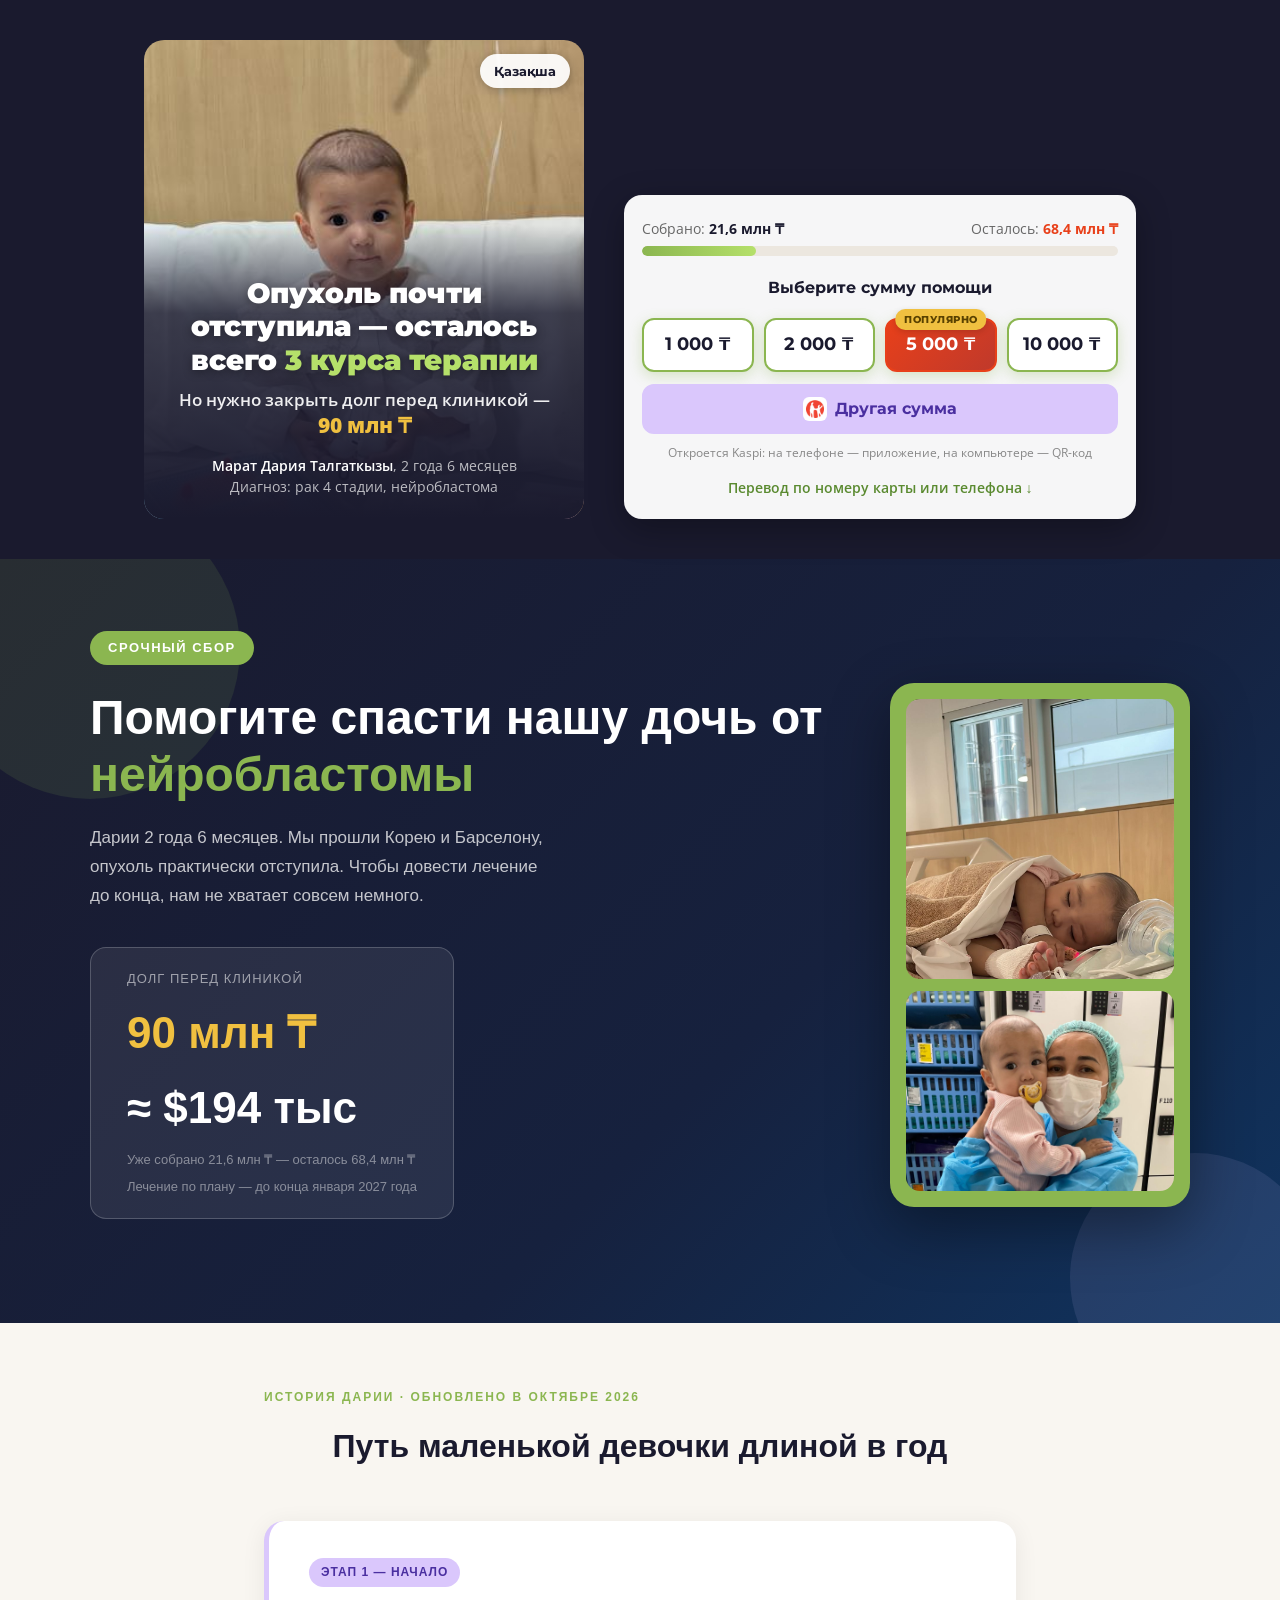
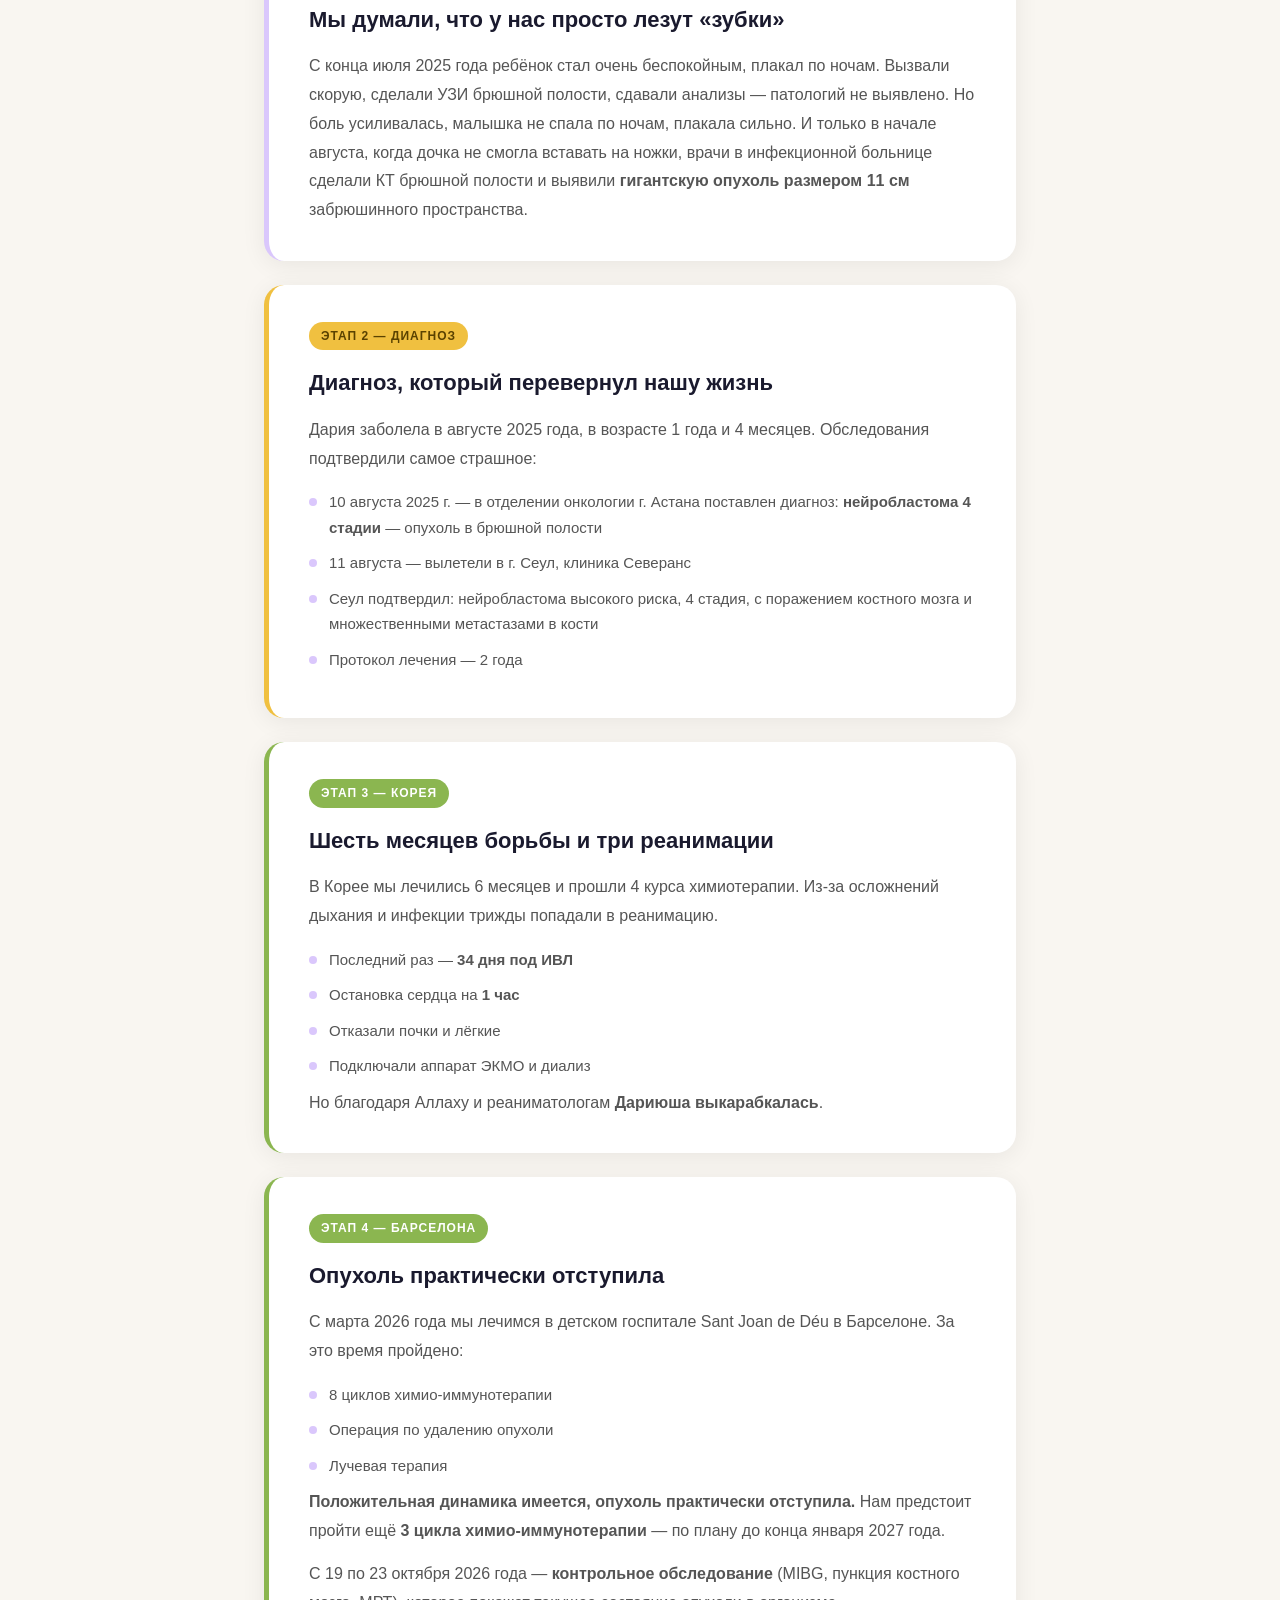
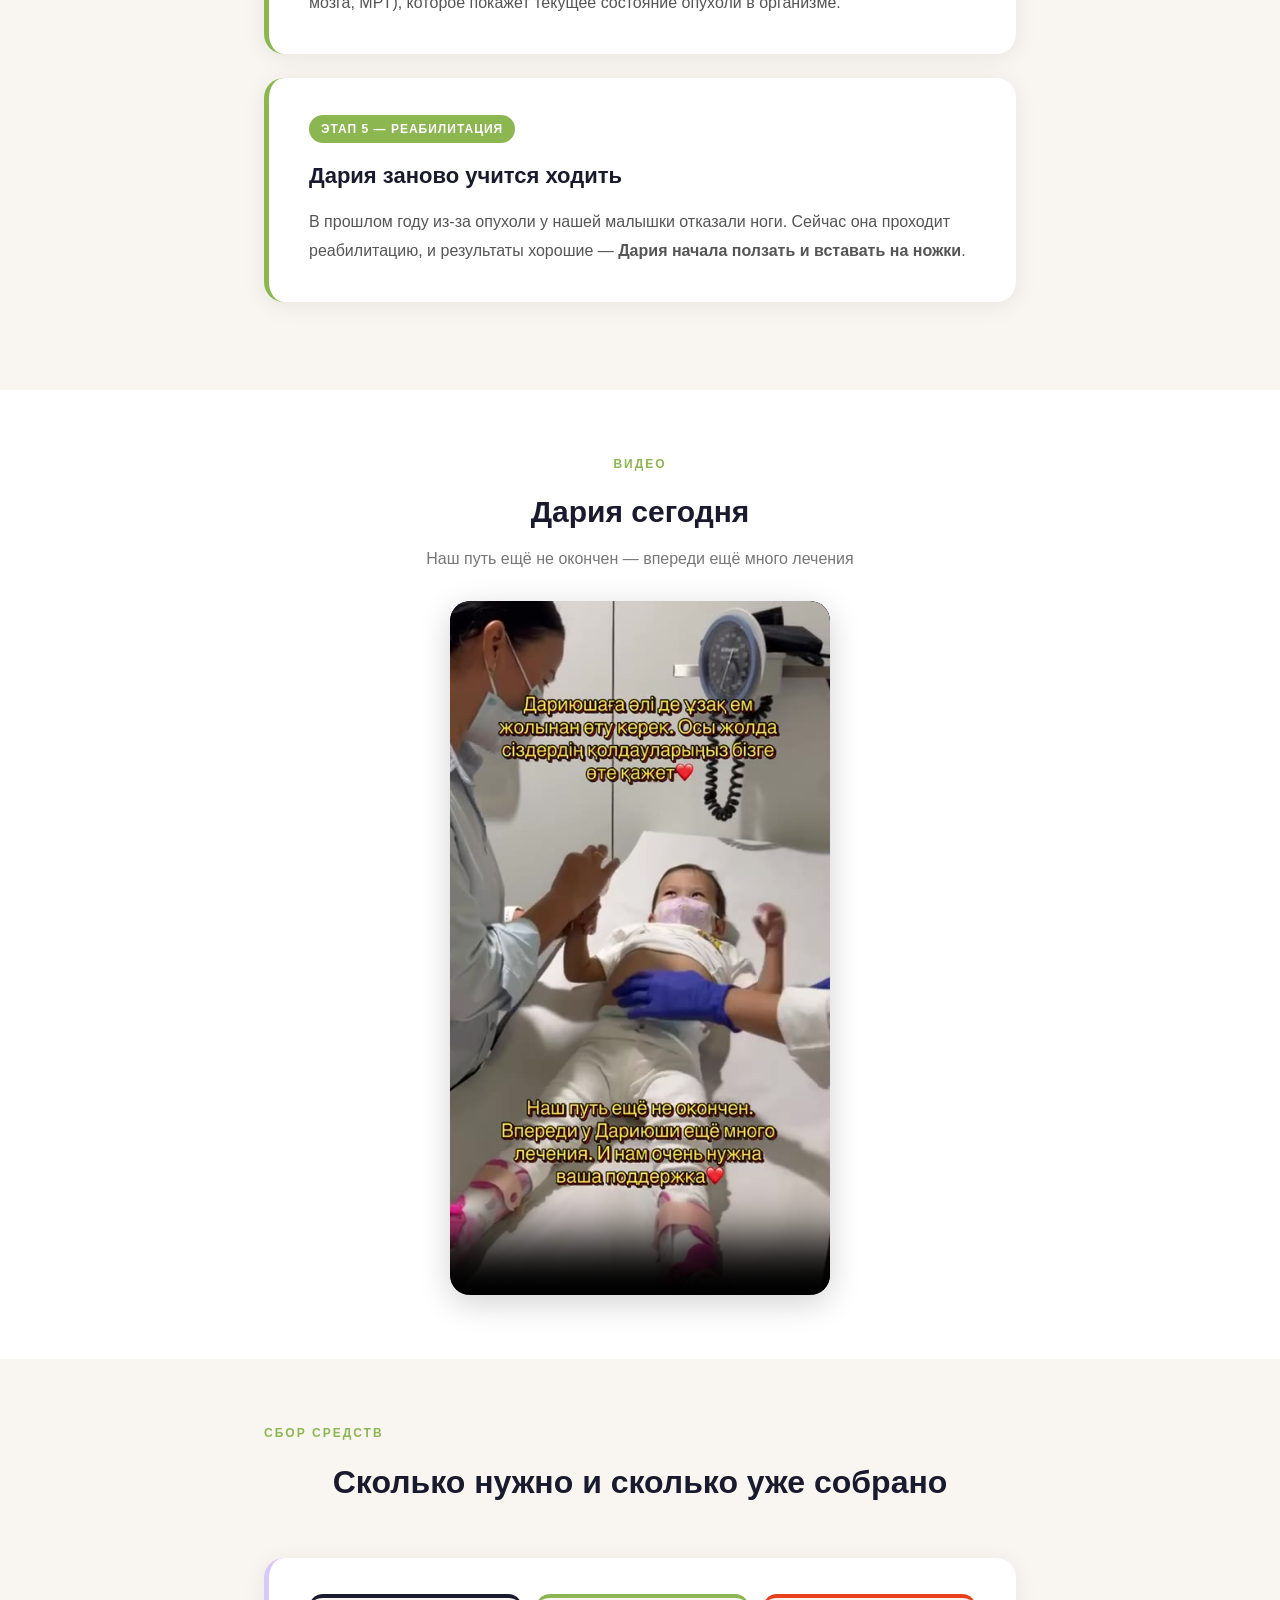
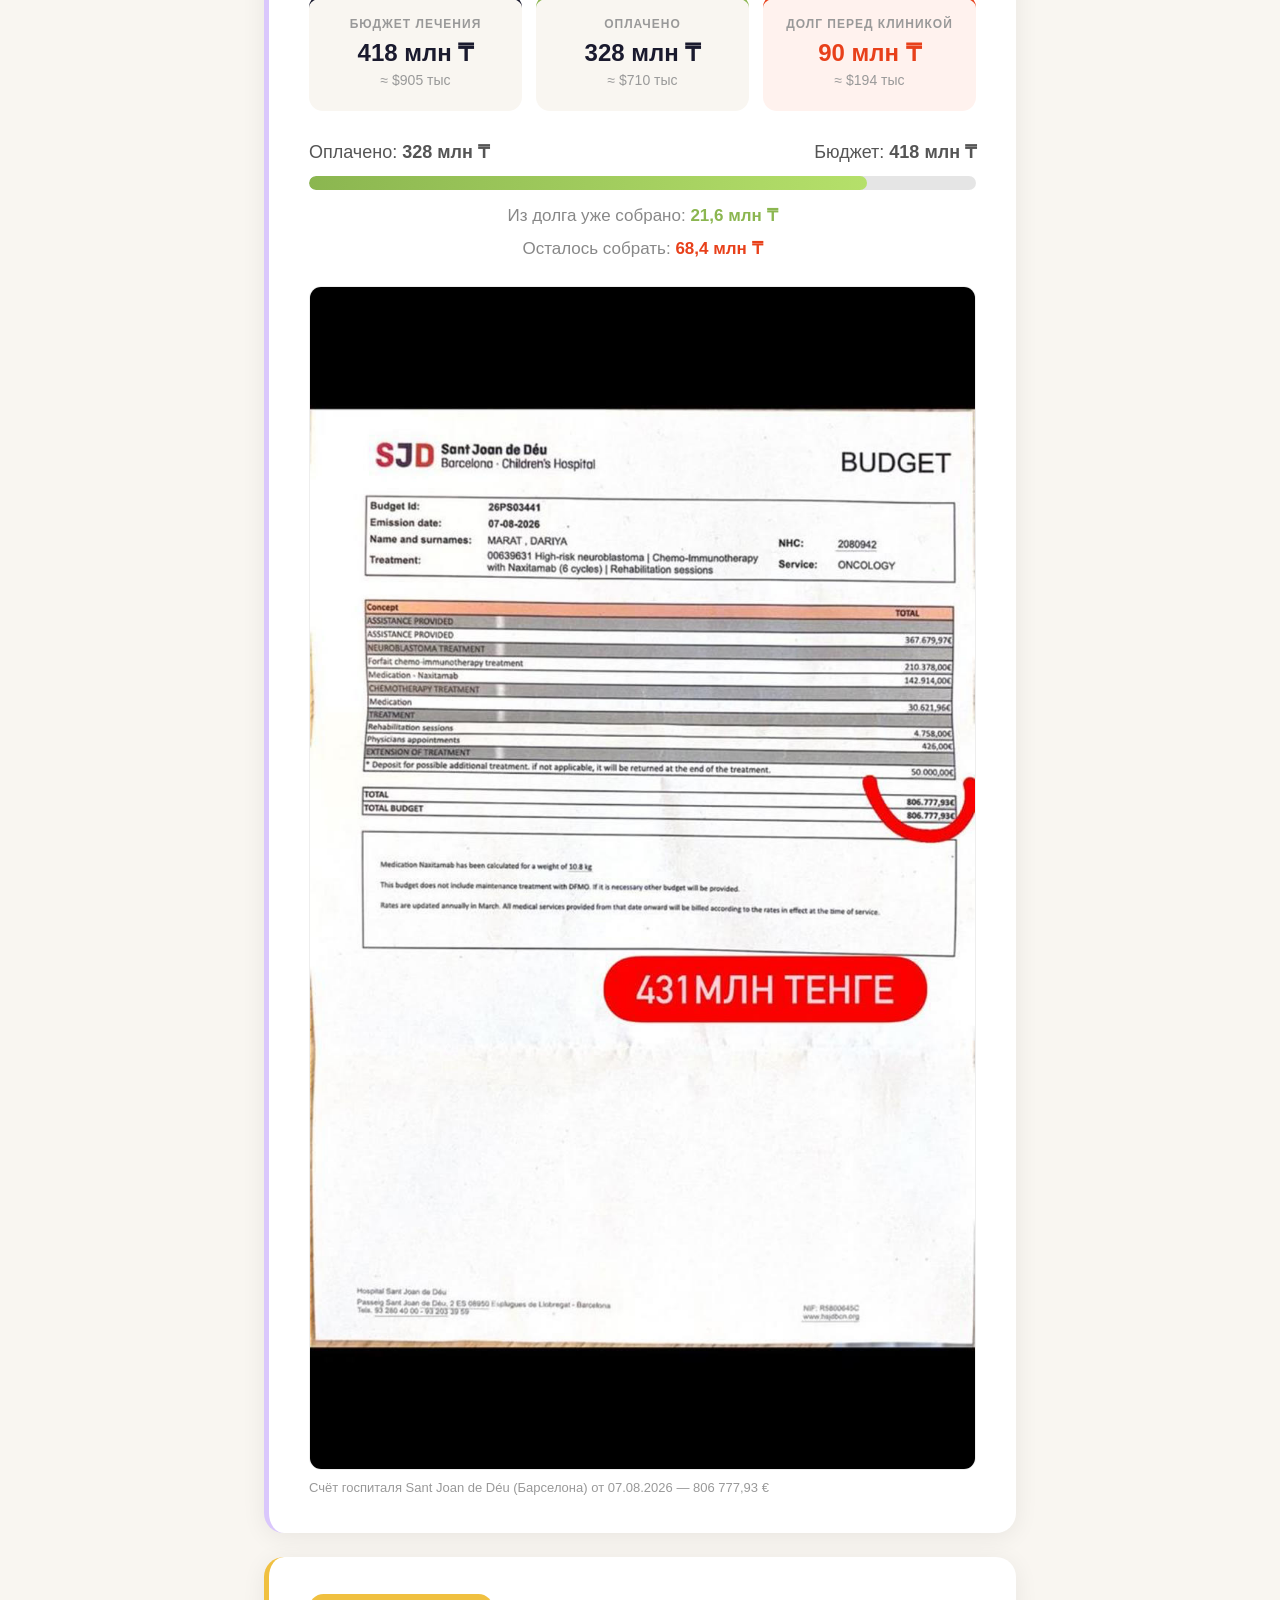
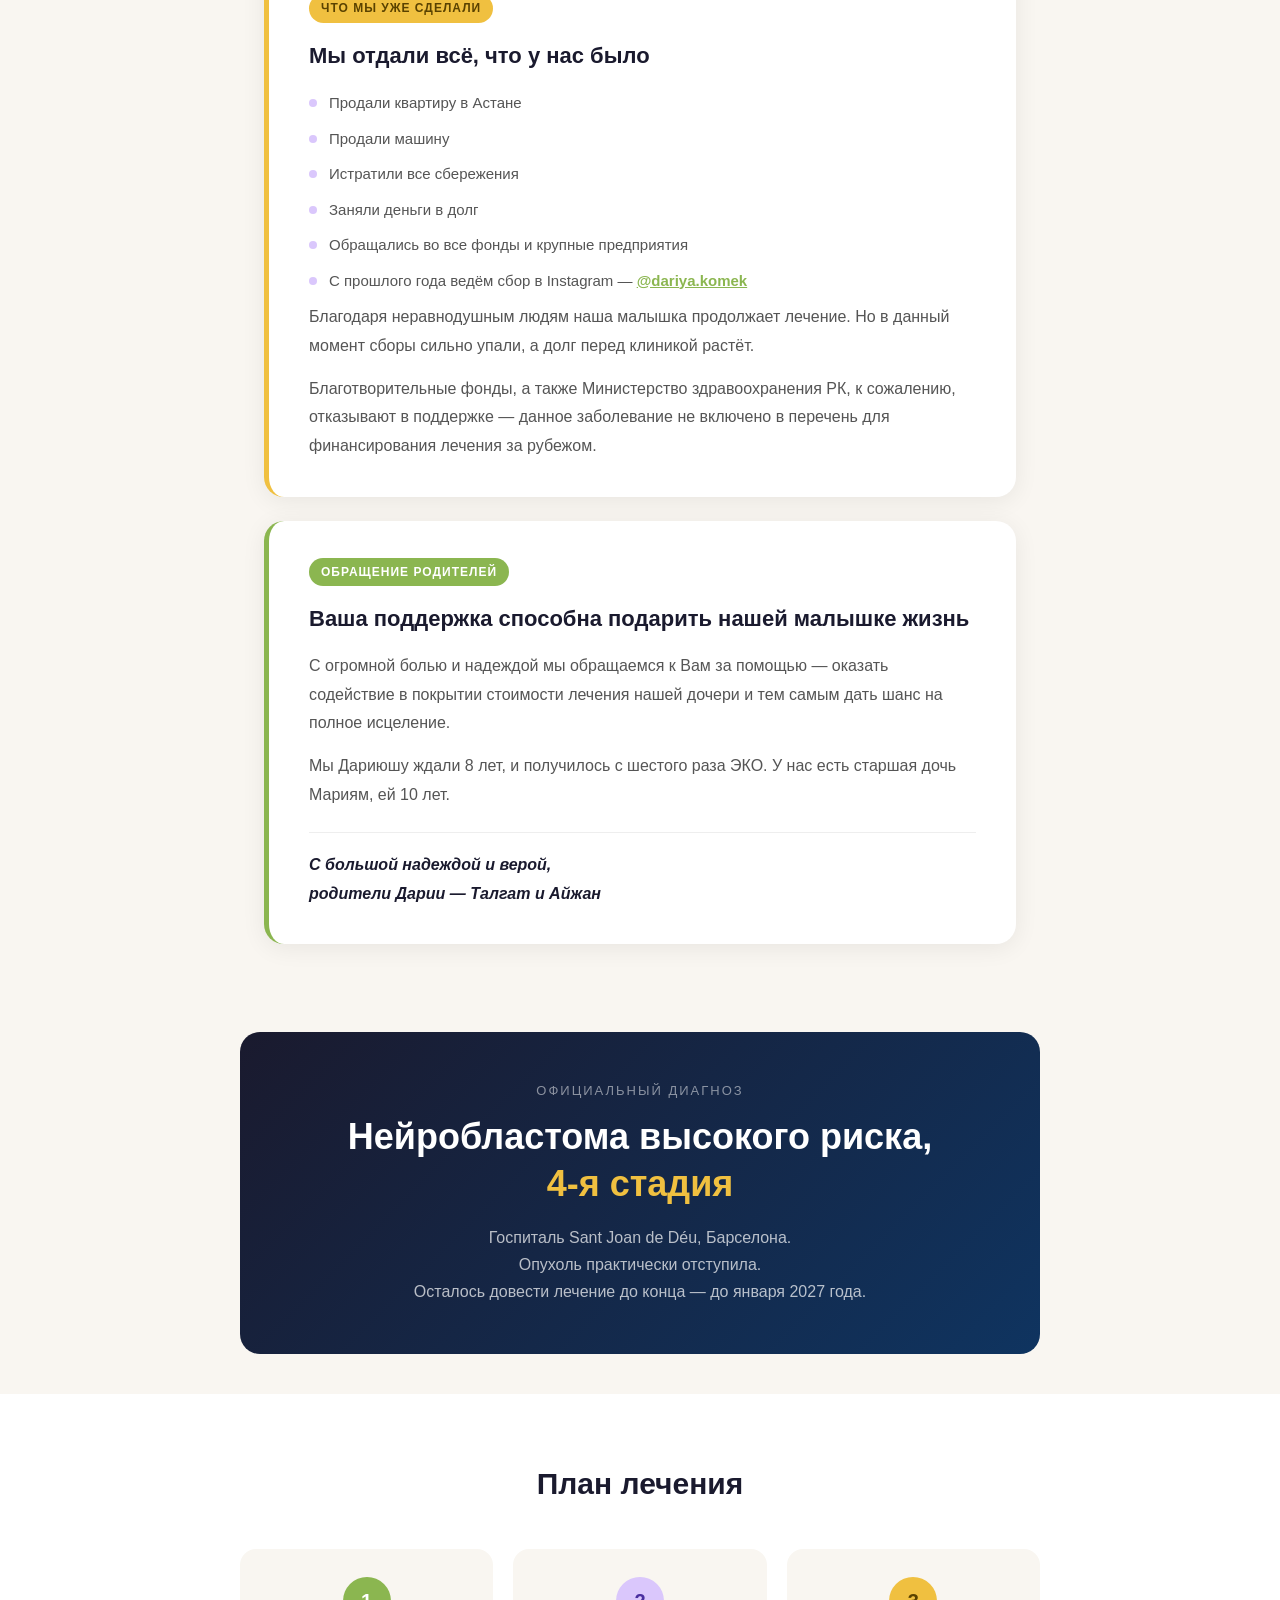
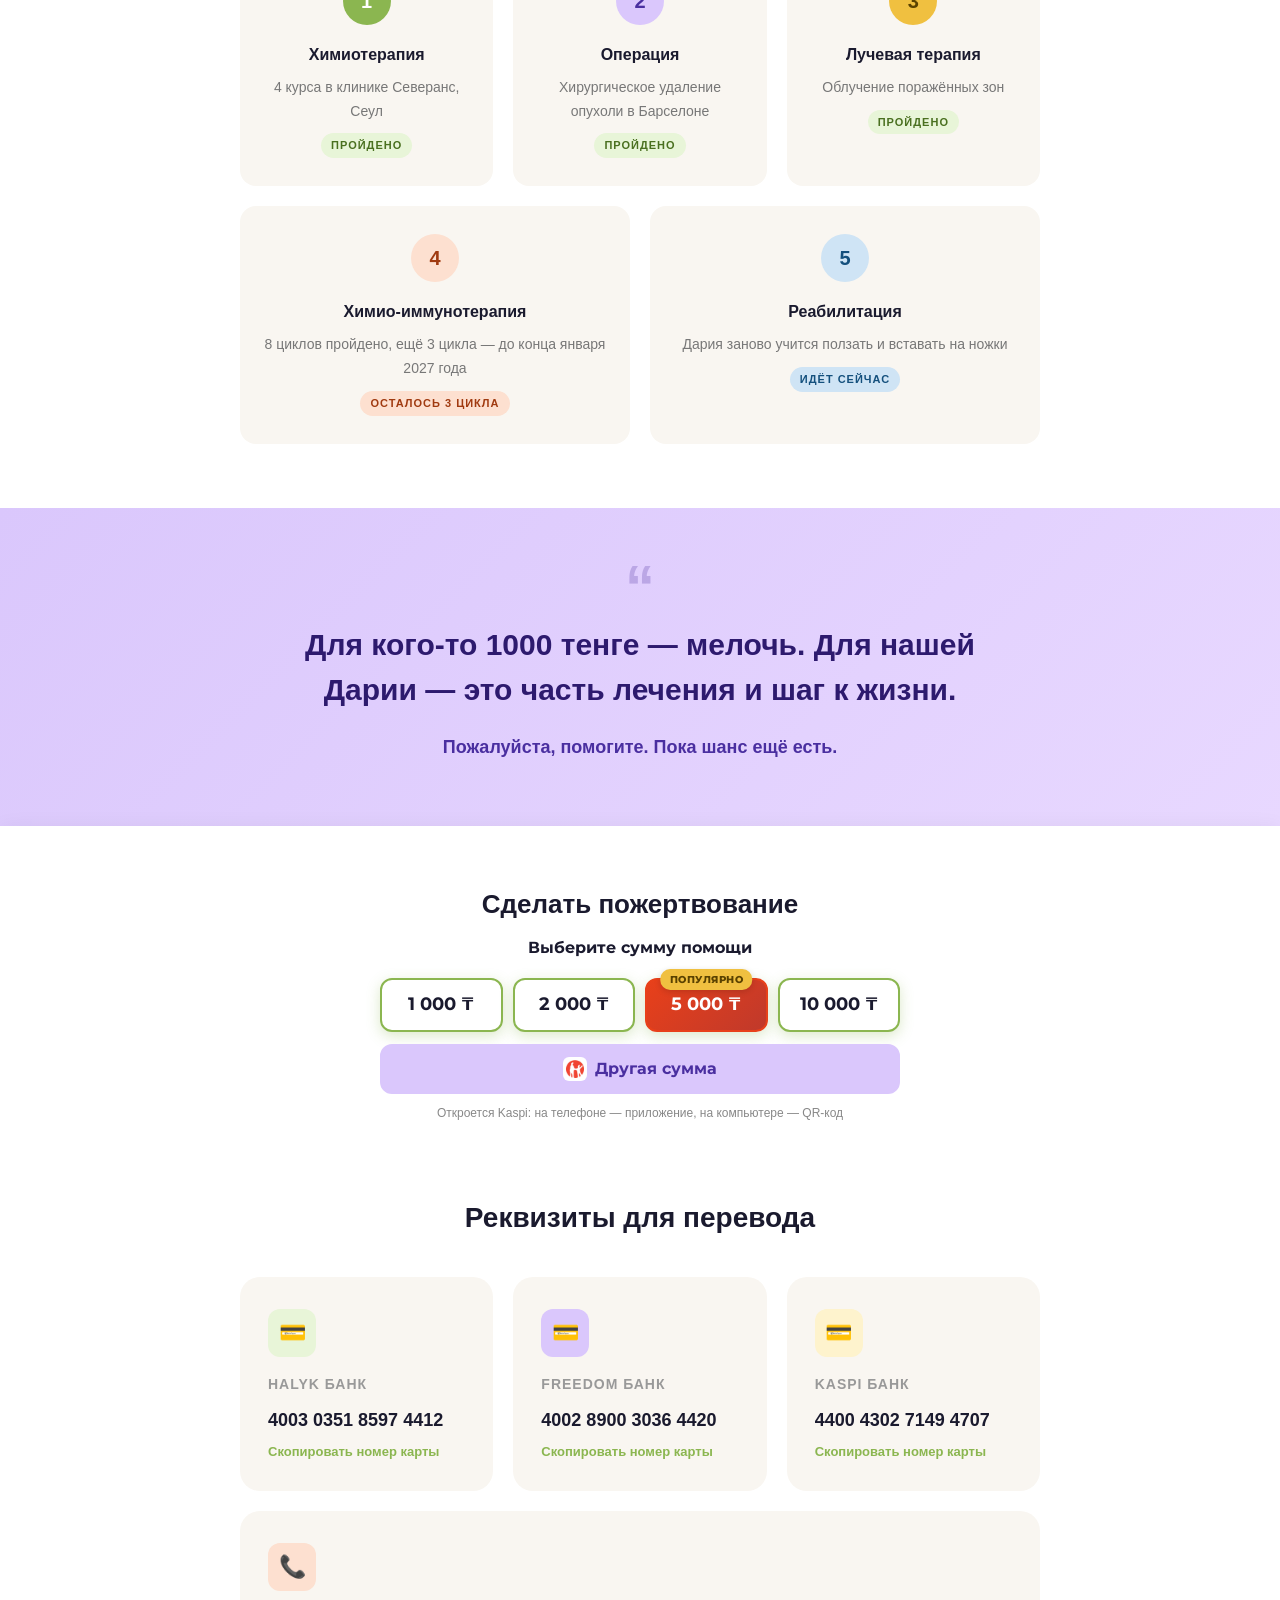
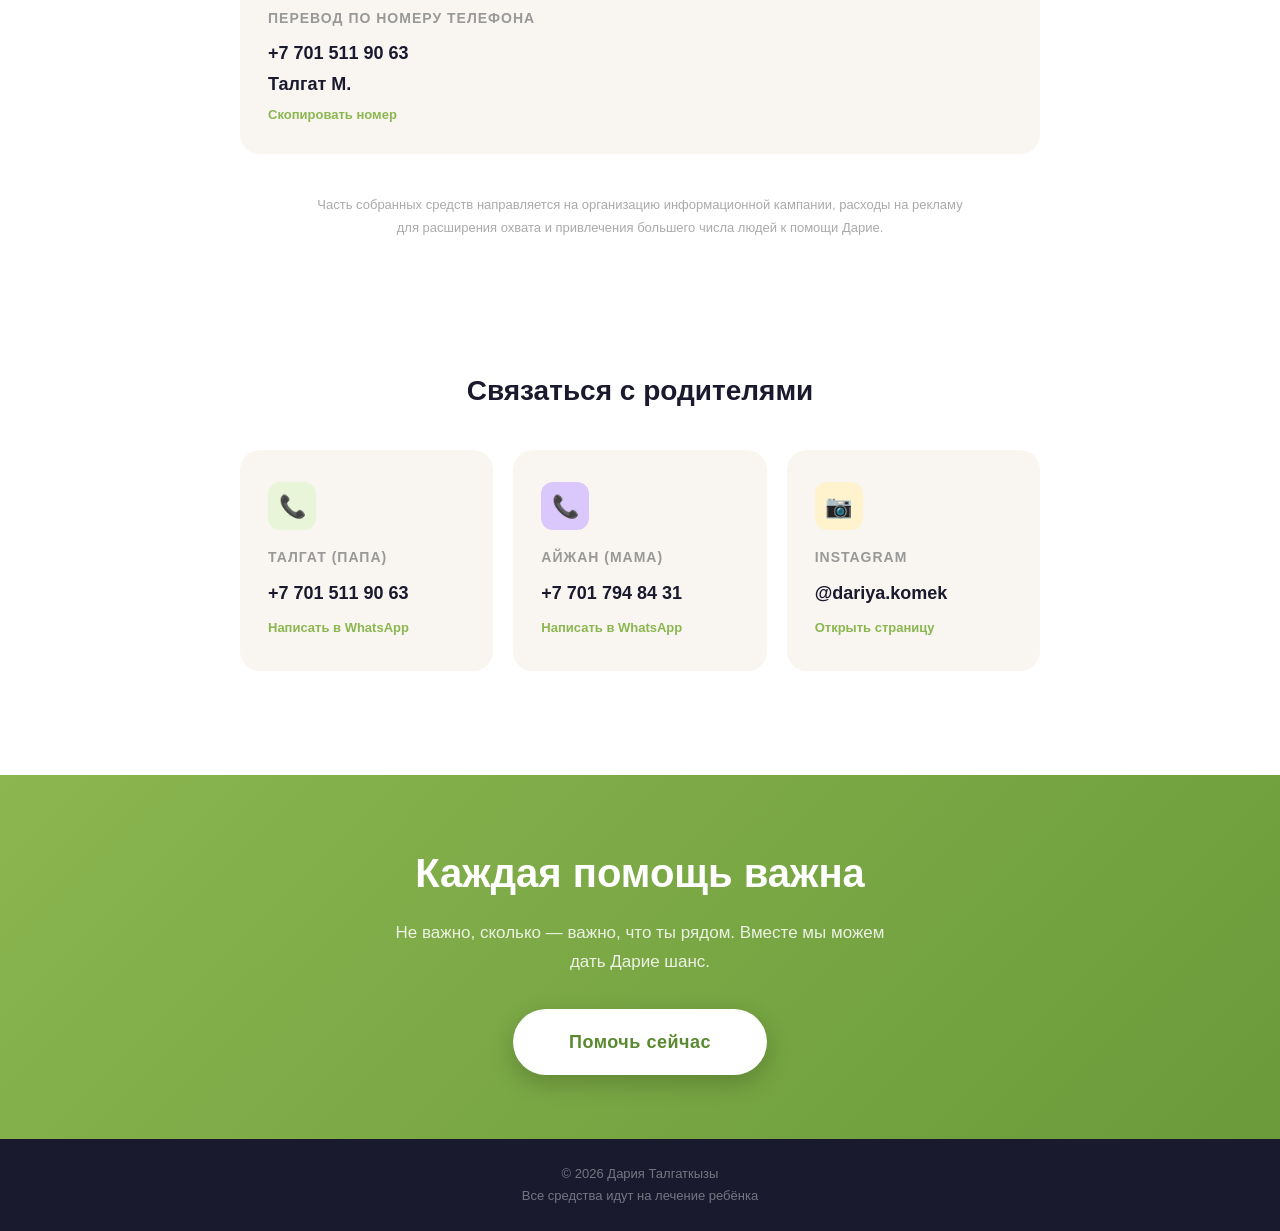
==== commit 00626861: "Собрано 21,6 млн ₸ из долга, осталось 68,4 млн ₸" ====
--- a/index.html
+++ b/index.html
@@ -14,11 +14,28 @@
   <meta property="og:type" content="website" />
   <meta property="og:url" content="https://dariya-komek.github.io/site/" />
   <meta property="og:title" content="Помогите спасти Дарию — нейробластома 4 стадии" />
-  <meta property="og:description" content="Дарии 2 года 6 месяцев. Опухоль почти отступила — осталось всего 3 курса терапии. Не хватает 84 млн ₸." />
+  <meta property="og:description" content="Дарии 2 года 6 месяцев. Опухоль почти отступила — осталось всего 3 курса терапии. Не хватает 68,4 млн ₸." />
   <meta property="og:image" content="https://dariya-komek.github.io/site/img/img1.jpeg" />
   <meta property="og:locale" content="ru_RU" />
   <meta name="twitter:card" content="summary_large_image" />
   <link rel="stylesheet" href="css/style.css" />
+  <!-- Meta Pixel Code -->
+  <script>
+  !function(f,b,e,v,n,t,s)
+  {if(f.fbq)return;n=f.fbq=function(){n.callMethod?
+  n.callMethod.apply(n,arguments):n.queue.push(arguments)};
+  if(!f._fbq)f._fbq=n;n.push=n;n.loaded=!0;n.version='2.0';
+  n.queue=[];t=b.createElement(e);t.async=!0;
+  t.src=v;s=b.getElementsByTagName(e)[0];
+  s.parentNode.insertBefore(t,s)}(window, document,'script',
+  'https://connect.facebook.net/en_US/fbevents.js');
+  fbq('init', '1085446607804654');
+  fbq('track', 'PageView');
+  </script>
+  <noscript><img height="1" width="1" style="display:none"
+  src="https://www.facebook.com/tr?id=1085446607804654&ev=PageView&noscript=1"
+  /></noscript>
+  <!-- End Meta Pixel Code -->
 </head>
 <body>
 
@@ -38,10 +55,10 @@
       <div class="panel">
         <div class="raise">
           <div class="raise-labels">
-            <span>Собрано: <strong>6 млн ₸</strong></span>
-            <span>Осталось: <strong class="left">84 млн ₸</strong></span>
+            <span>Собрано: <strong>21,6 млн ₸</strong></span>
+            <span>Осталось: <strong class="left">68,4 млн ₸</strong></span>
           </div>
-          <div class="progress-bar"><div class="progress-fill" data-value="6" data-total="90"></div></div>
+          <div class="progress-bar"><div class="progress-fill" data-value="21.567" data-total="90"></div></div>
         </div>
         <div class="donate-title">Выберите сумму помощи</div>
         <div class="donate-amounts">
@@ -71,7 +88,7 @@
       <div class="urgency-box">
         <div class="urgency-label">Долг перед клиникой</div>
         <div class="urgency-amount"><span>90 млн ₸</span><br> ≈ $194 тыс</div>
-        <div class="urgency-date">Уже собрано 6 млн ₸ — осталось 84 млн ₸</div>
+        <div class="urgency-date">Уже собрано 21,6 млн ₸ — осталось 68,4 млн ₸</div>
         <div class="urgency-date">Лечение по плану — до конца января 2027 года</div>
       </div>
     </div>
@@ -183,7 +200,7 @@
       </div>
     </div>
 
-    <div class="progress-wrap" style="max-width:100%;margin:0;padding:0;" data-collected="328" data-goal="418" data-raised="6">
+    <div class="progress-wrap" style="max-width:100%;margin:0;padding:0;" data-collected="328" data-goal="418" data-raised="21.567">
       <div class="progress-labels" style="color:#555;font-size:18px;">
         <span>Оплачено: <strong id="prog-collected"></strong></span>
         <span>Бюджет: <strong id="prog-goal"></strong></span>
@@ -191,7 +208,7 @@
       <div class="progress-bar" style="background:rgba(0,0,0,0.1);height:14px;">
         <div class="progress-fill" id="prog-fill" style="width:0%;"></div>
       </div>
-      <div style="text-align:center;margin-top:12px;font-size:17px;color:#888;">Из долга уже собрано: <strong style="color:#8bb650;">6 млн ₸</strong></div>
+      <div style="text-align:center;margin-top:12px;font-size:17px;color:#888;">Из долга уже собрано: <strong style="color:#8bb650;">21,6 млн ₸</strong></div>
       <div style="text-align:center;margin-top:4px;font-size:17px;color:#888;">Осталось собрать: <strong id="prog-remaining" style="color:#e8401a;"></strong></div>
     </div>
 
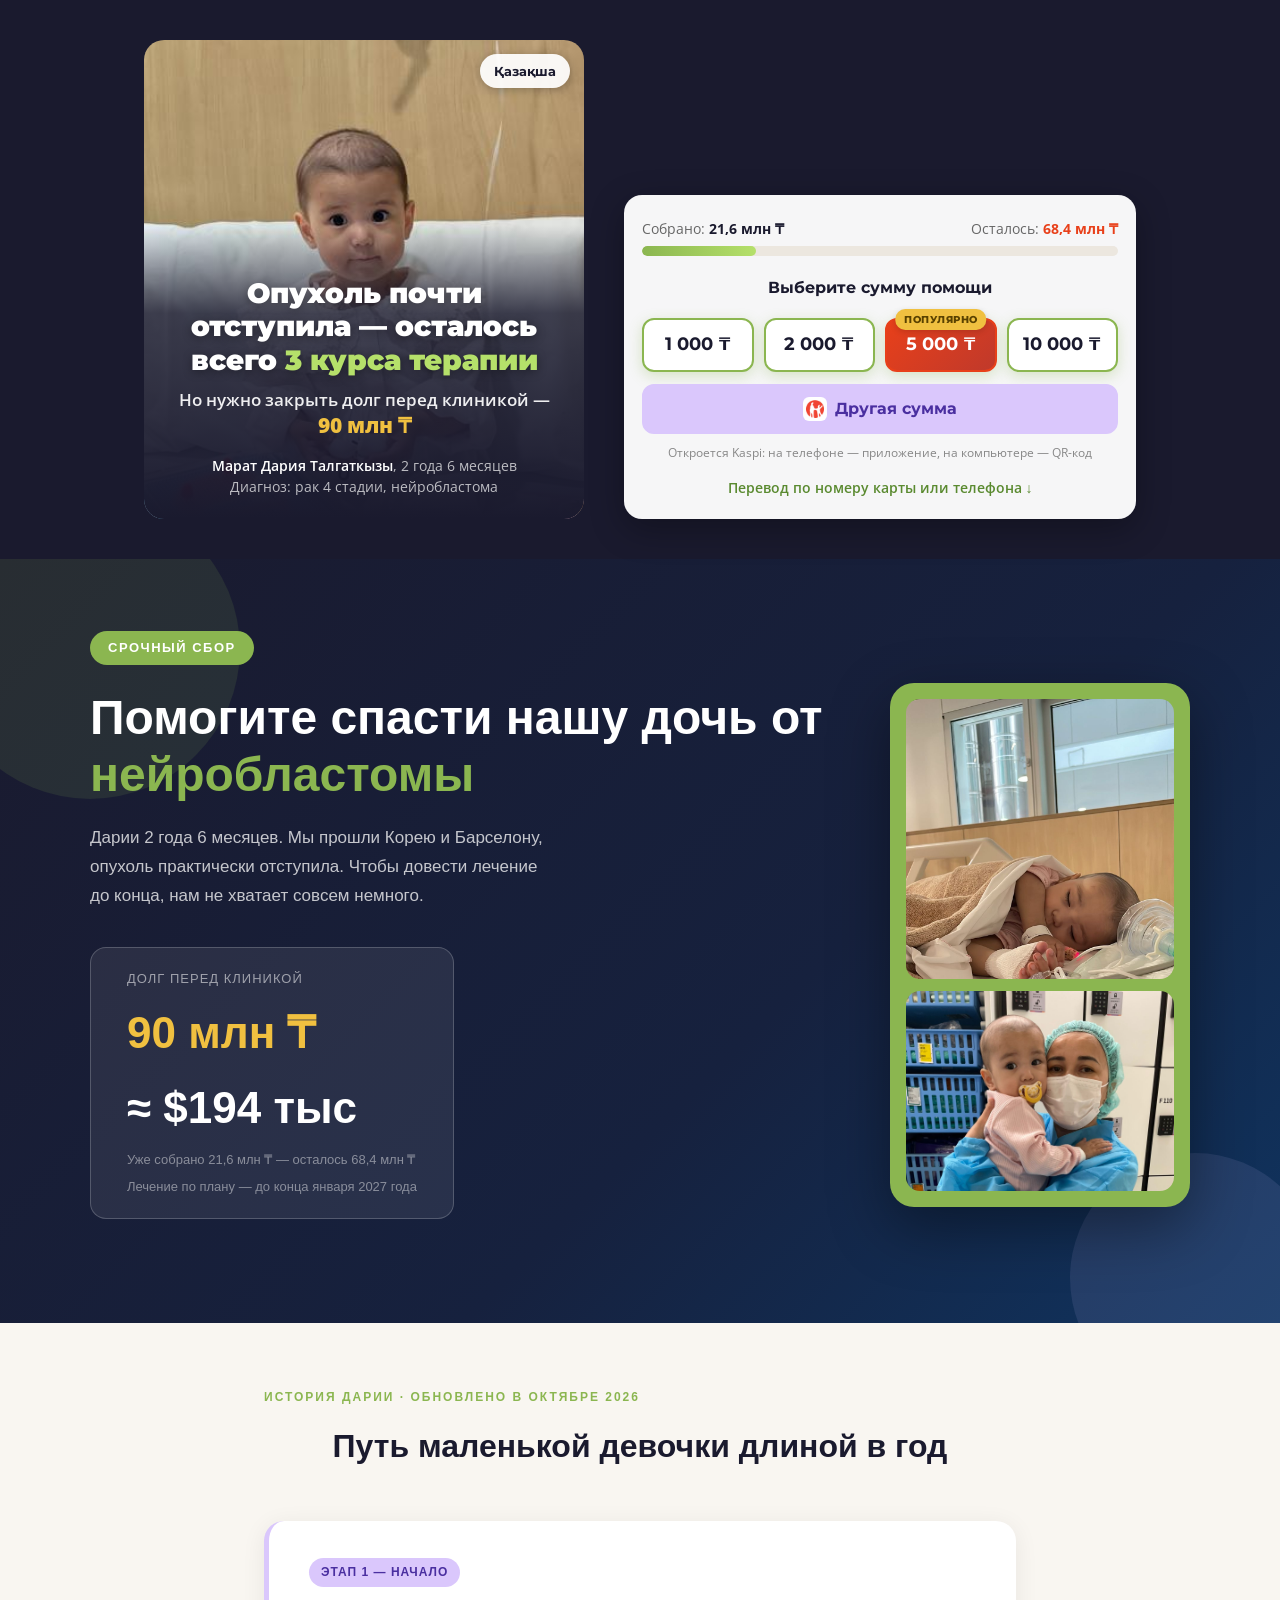
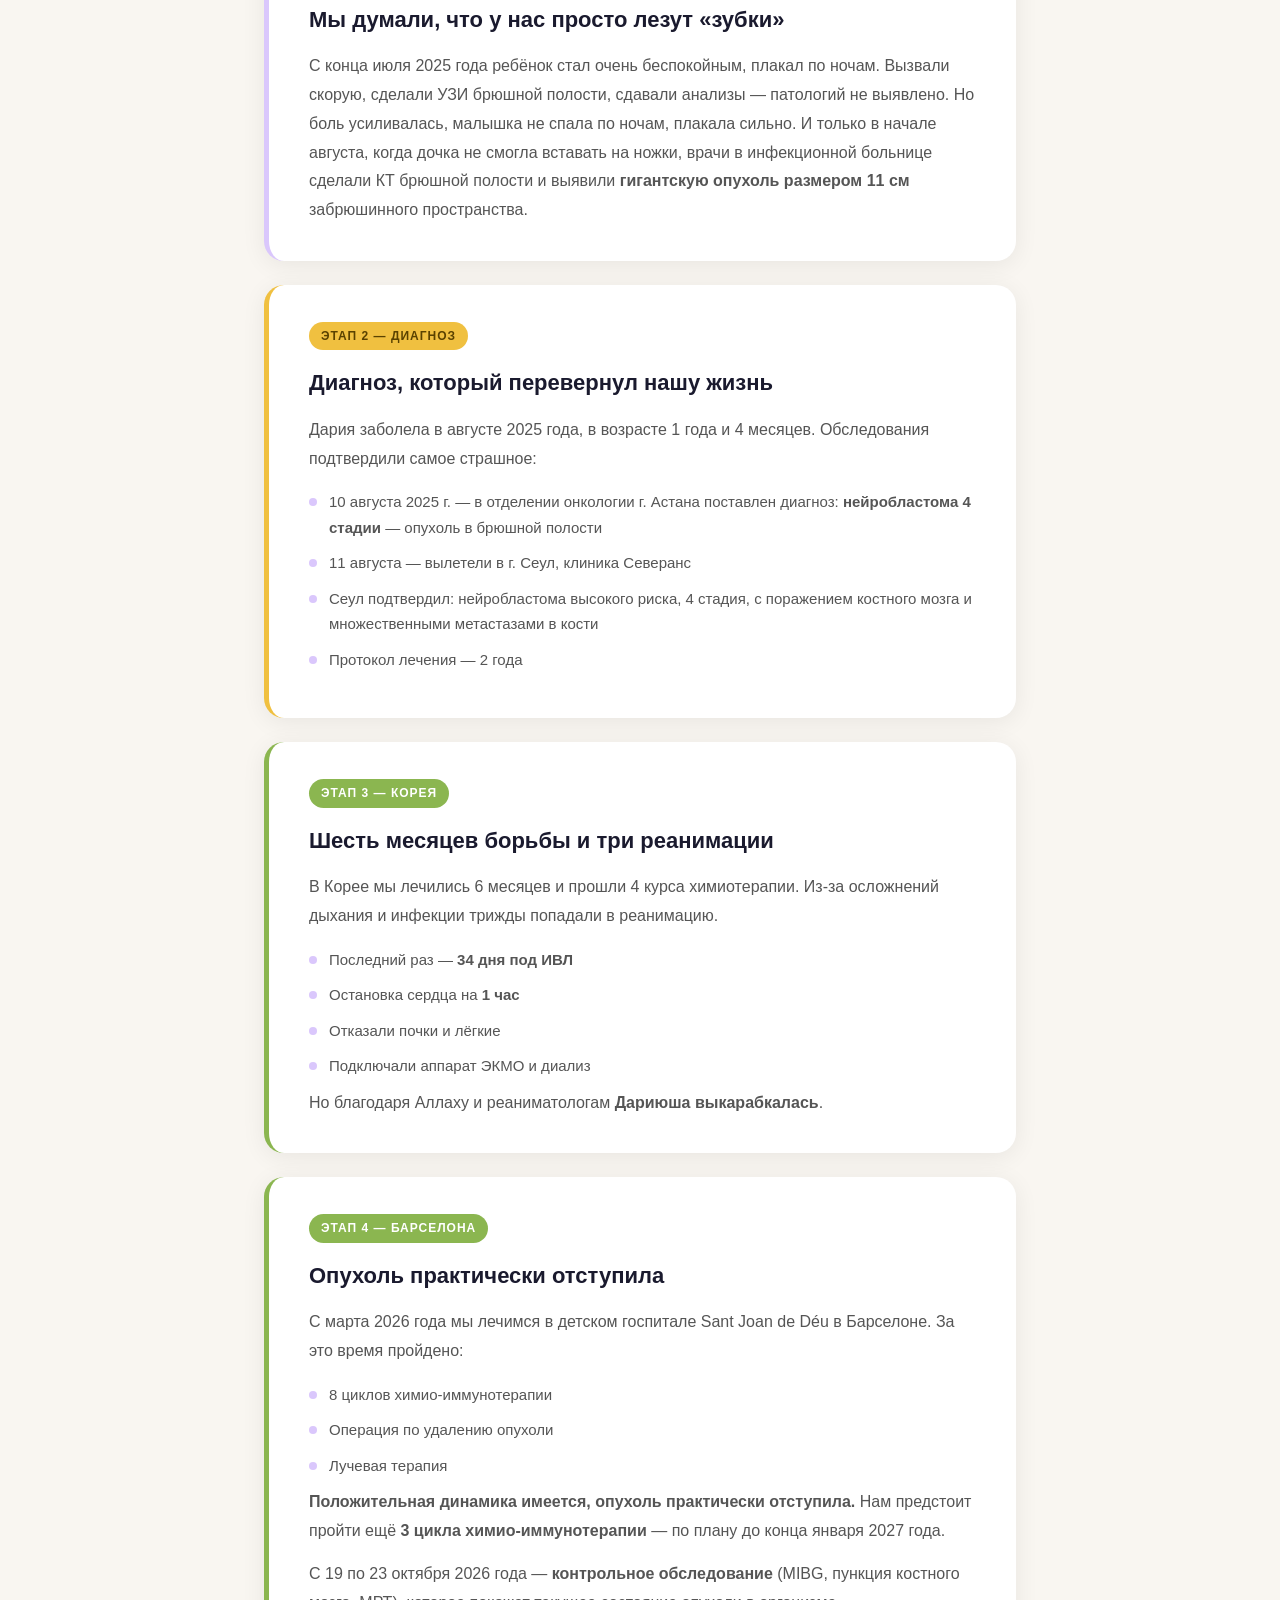
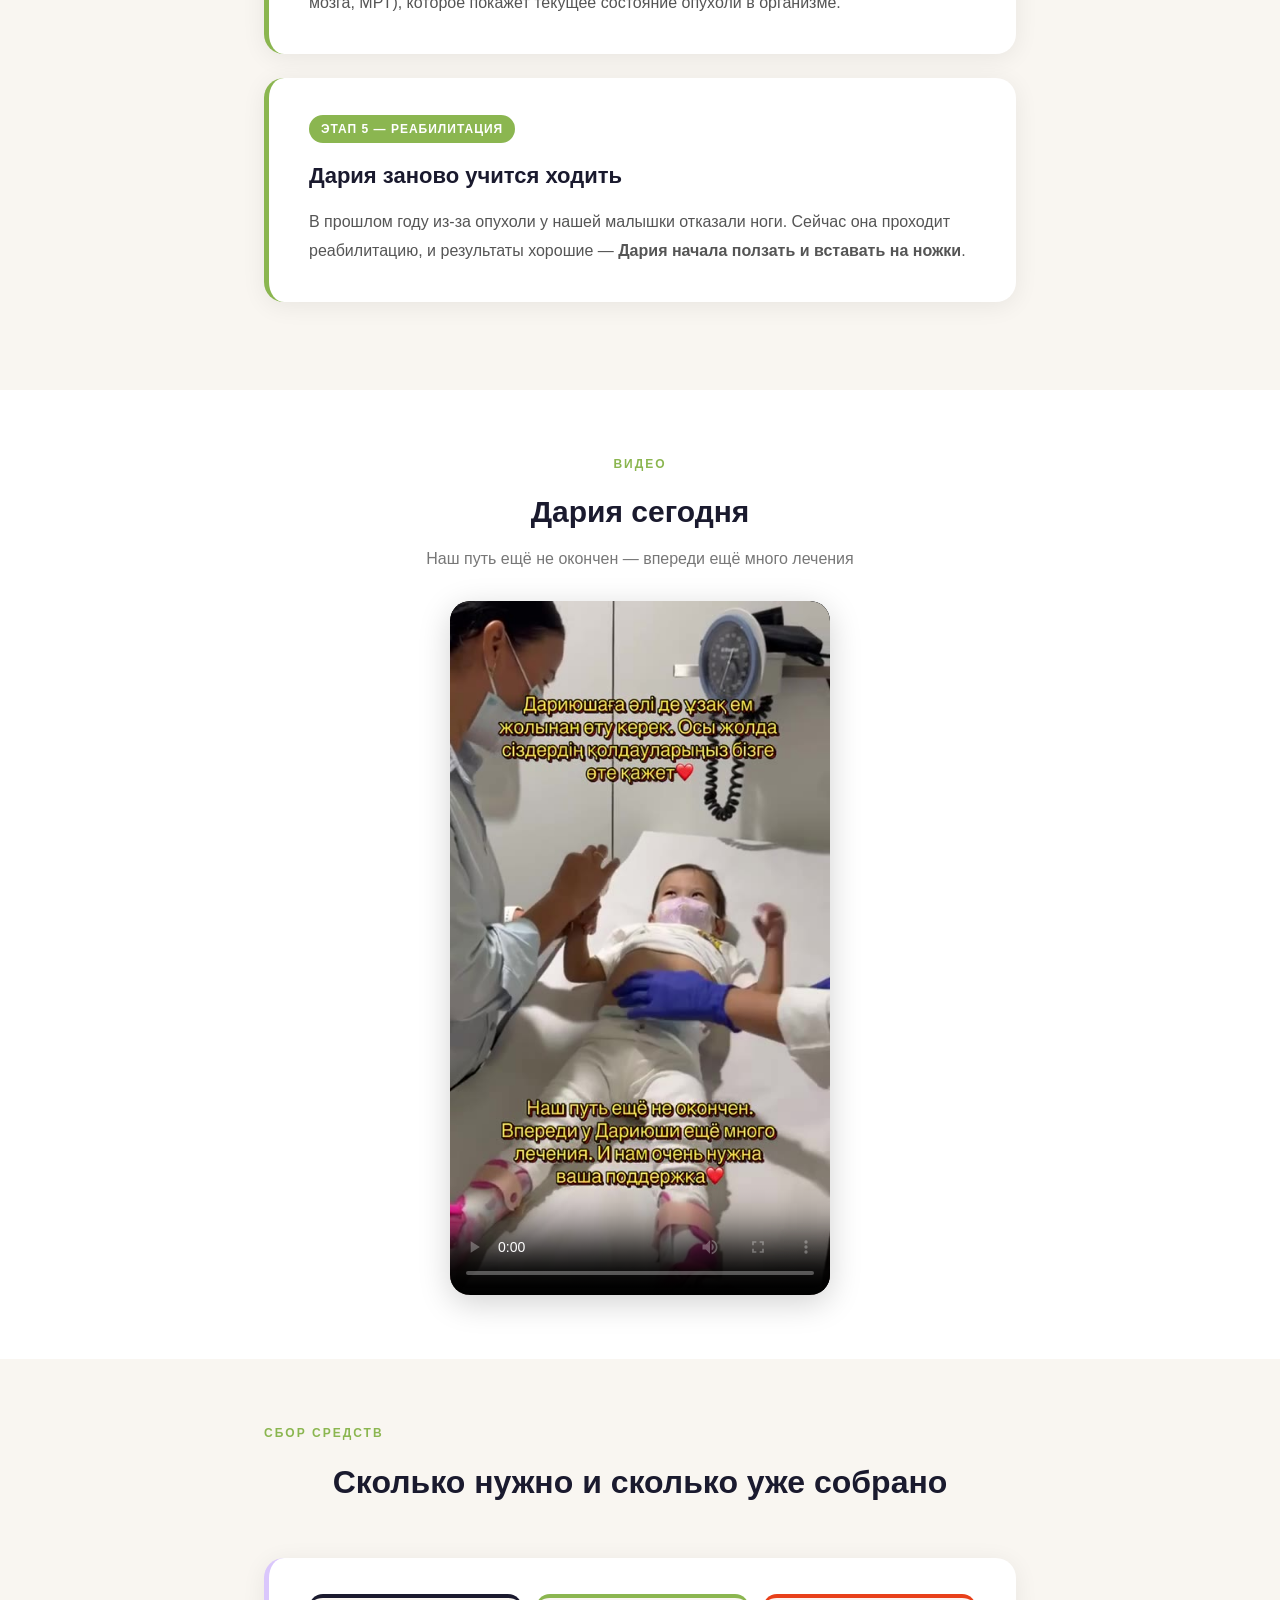
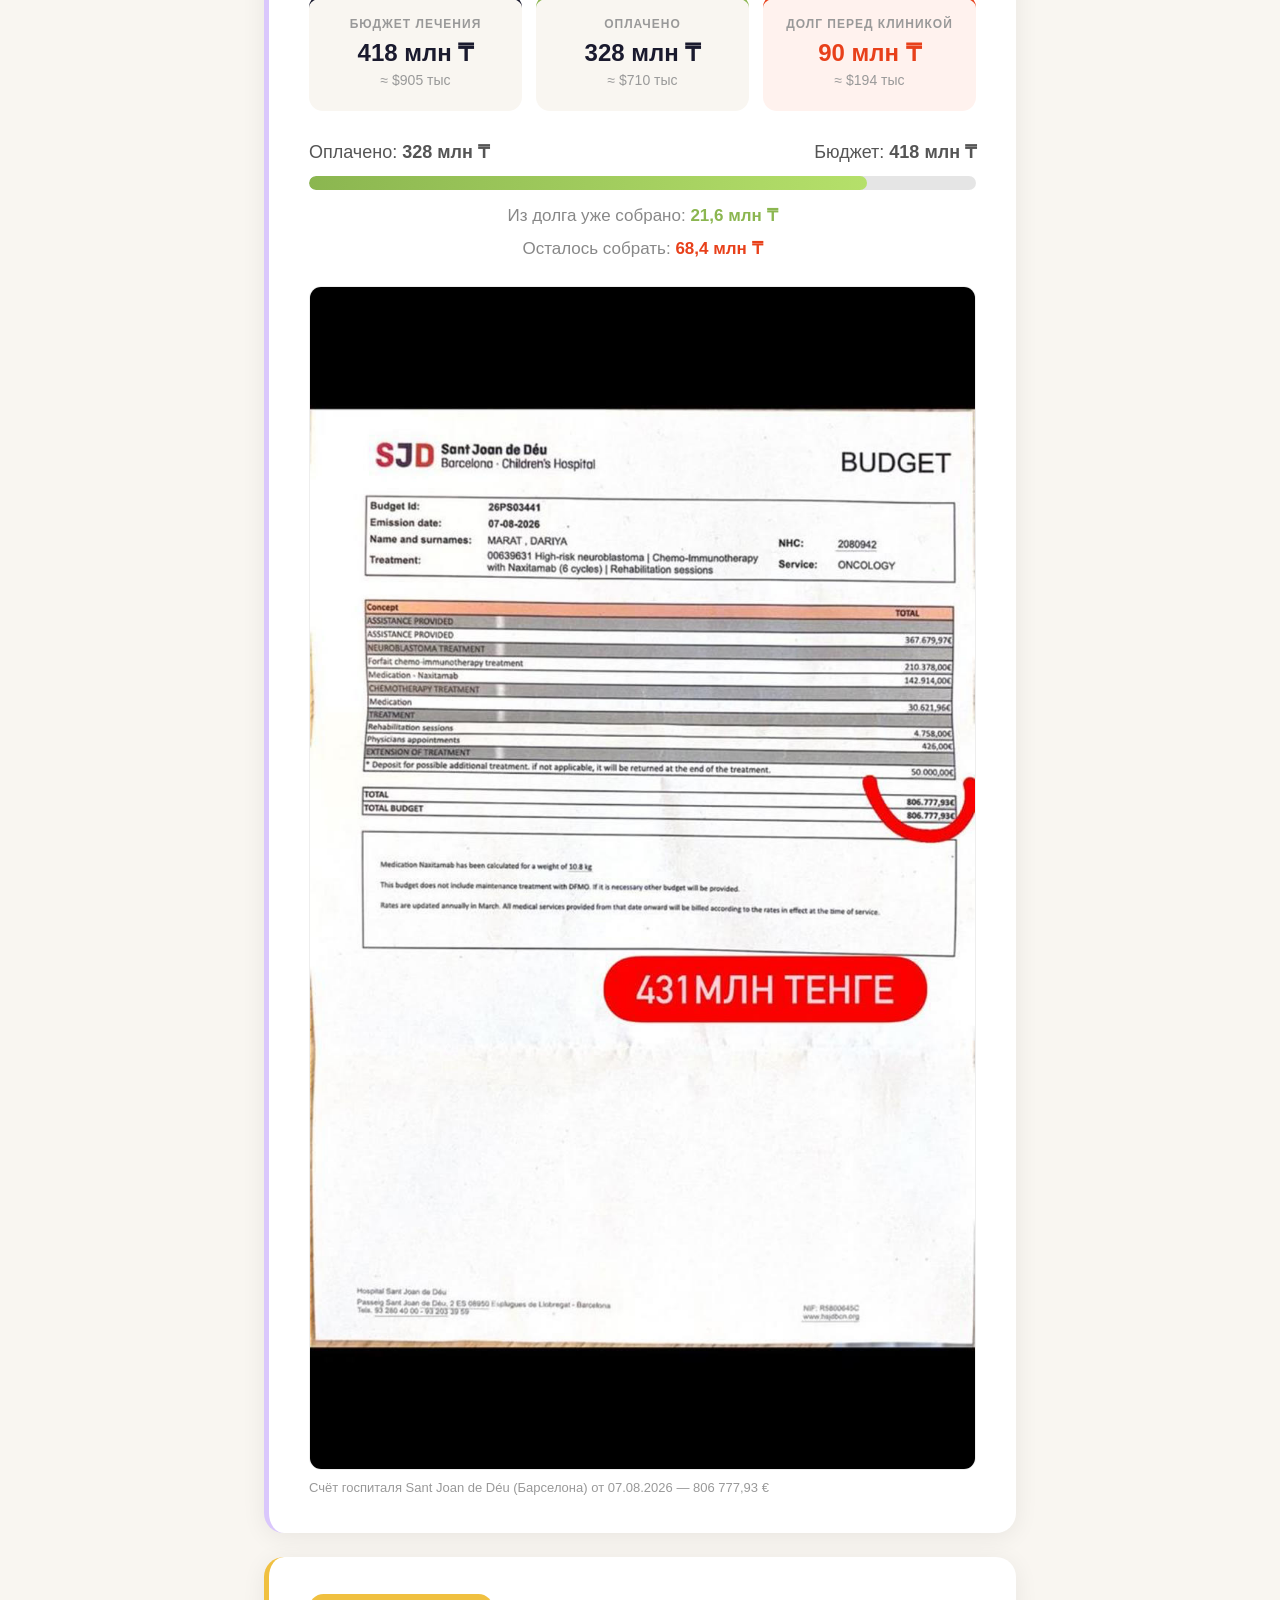
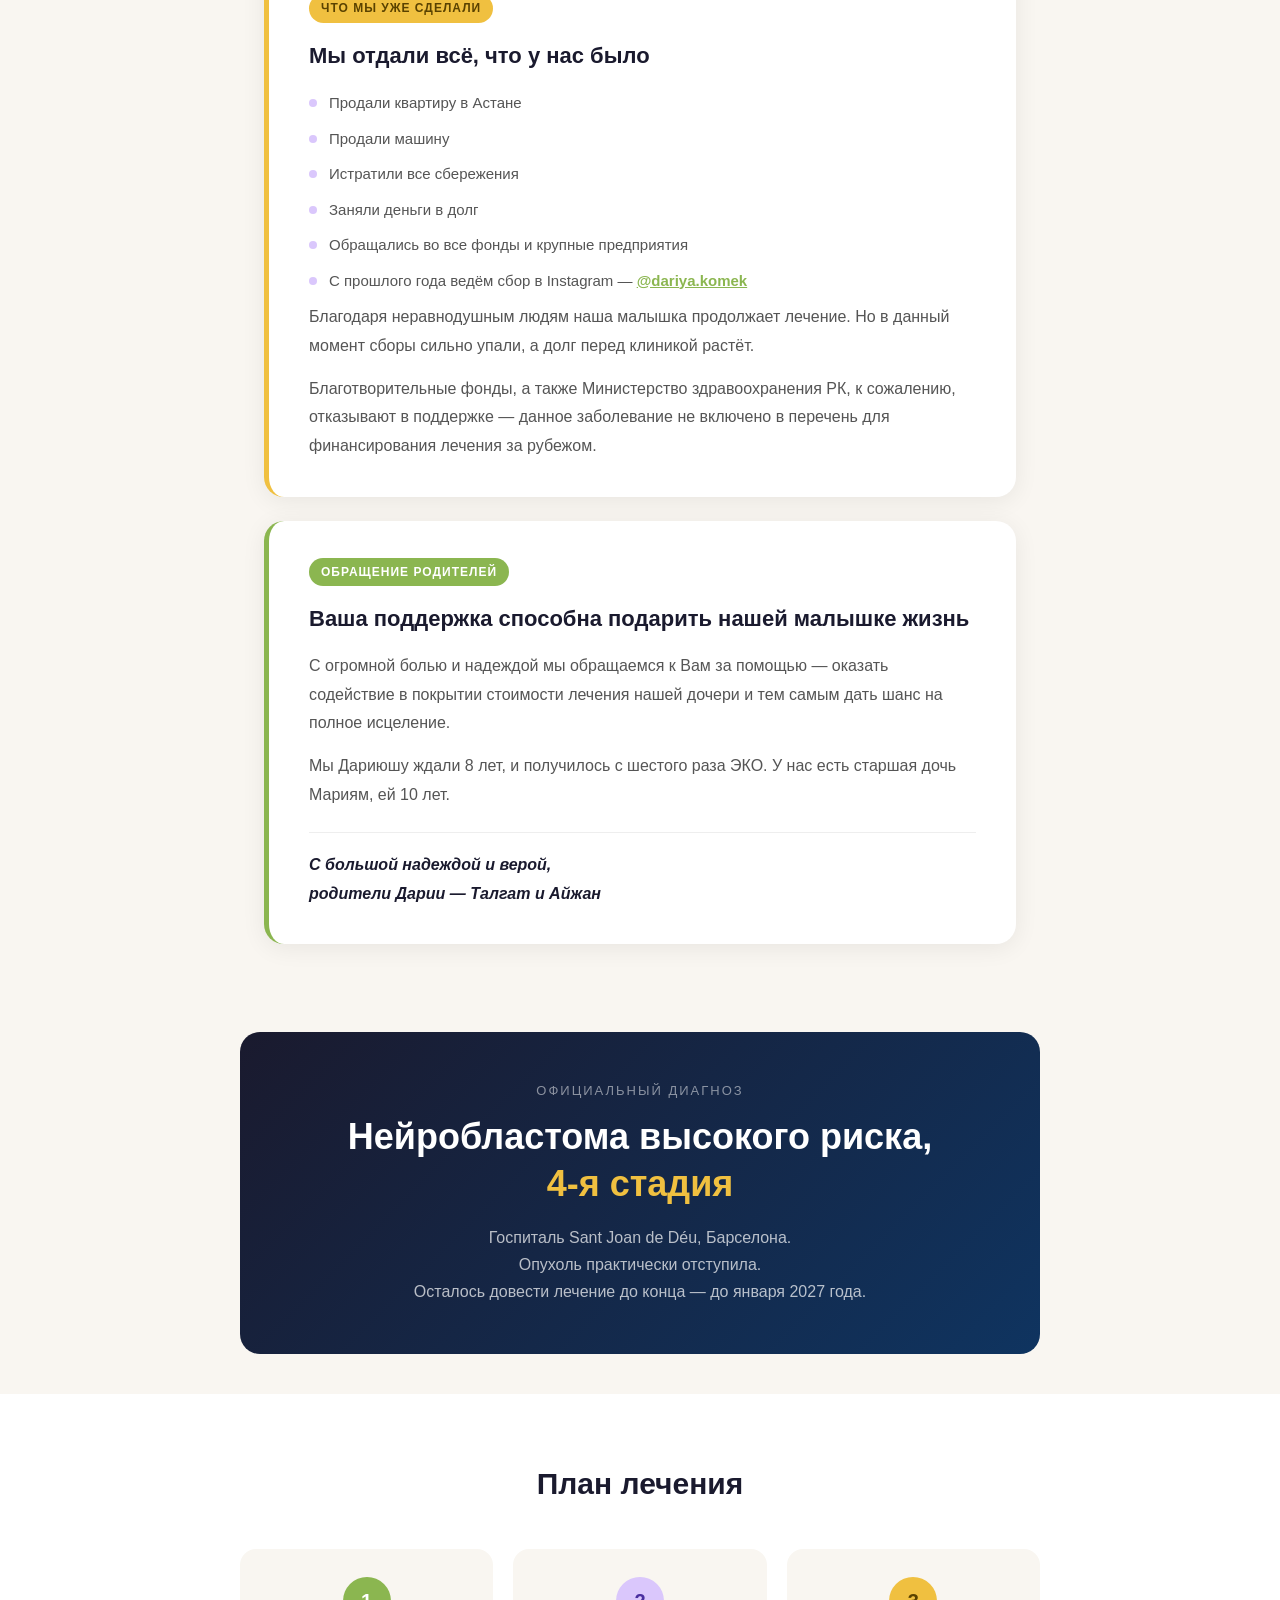
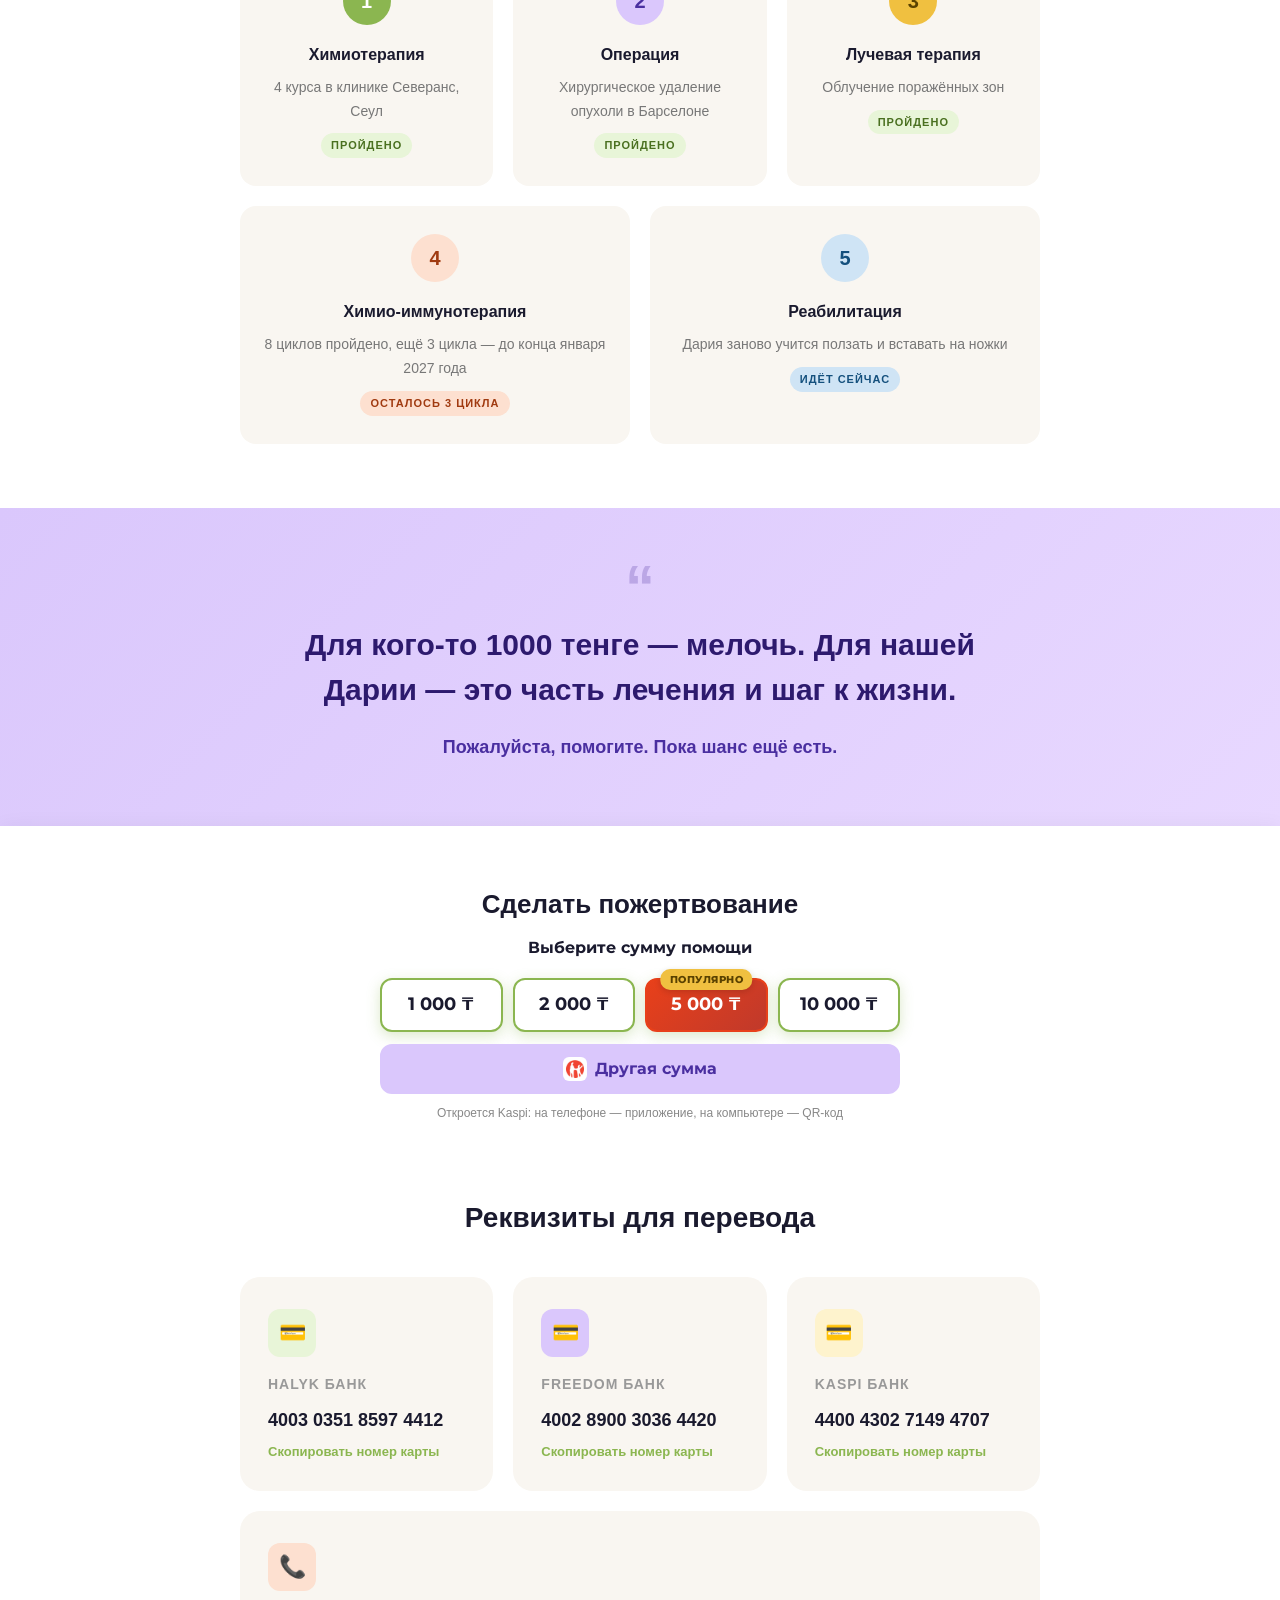
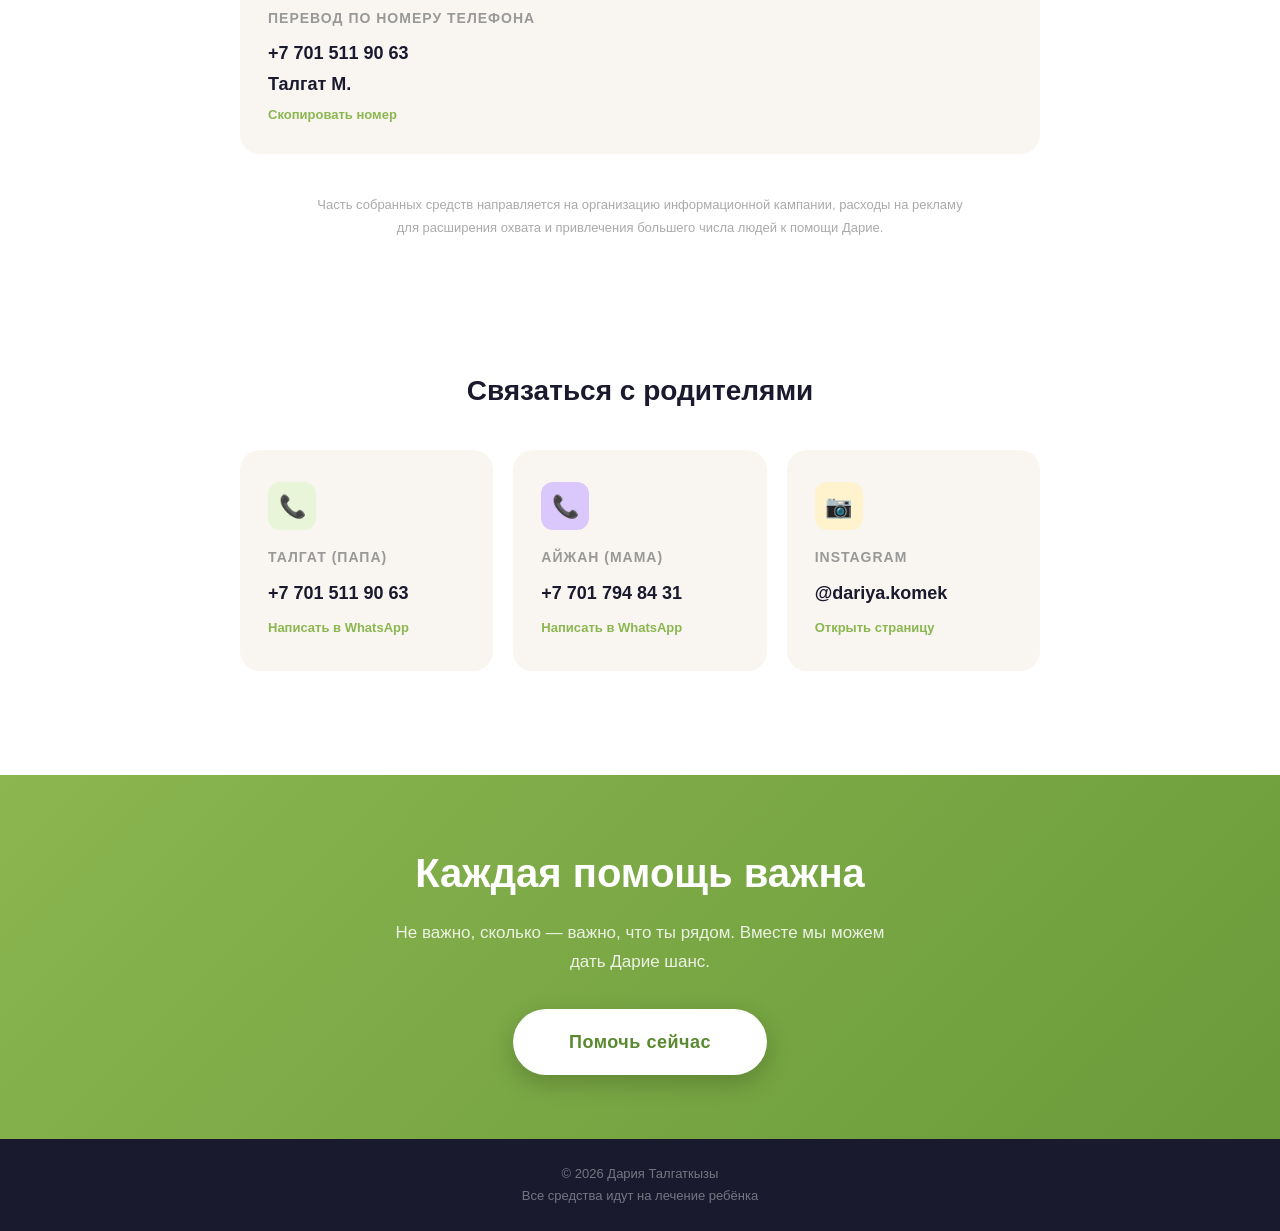
==== commit c38bc43e: "Другая сумма: поле для любой суммы, Kaspi с суммой и страница «Спасибо»" ====
--- a/index.html
+++ b/index.html
@@ -68,6 +68,7 @@
           <a class="donate-amount" data-amount="10000" href="https://pay.kaspi.kz/pay/2qt9fn5a" target="_blank" rel="noopener">10 000 ₸</a>
         </div>
         <a class="donate-other" href="https://pay.kaspi.kz/pay/2qt9fn5a" target="_blank" rel="noopener"><img src="img/kaspi_logo.png" alt="" />Другая сумма</a>
+        <form class="donate-custom" hidden><input type="number" inputmode="numeric" min="100" max="1000000" step="1" placeholder="Сумма, ₸" aria-label="Сумма в тенге" required /><button type="submit">Оплатить</button></form>
         <div class="donate-note">Откроется Kaspi: на телефоне — приложение, на компьютере — QR-код</div>
         <a class="landing-requisites" href="#requisites">Перевод по номеру карты или телефона&nbsp;↓</a>
       </div>
@@ -308,6 +309,7 @@
       <a class="donate-amount" data-amount="10000" href="https://pay.kaspi.kz/pay/2qt9fn5a" target="_blank" rel="noopener">10 000 ₸</a>
     </div>
     <a class="donate-other" href="https://pay.kaspi.kz/pay/2qt9fn5a" target="_blank" rel="noopener"><img src="img/kaspi_logo.png" alt="" />Другая сумма</a>
+    <form class="donate-custom" hidden><input type="number" inputmode="numeric" min="100" max="1000000" step="1" placeholder="Сумма, ₸" aria-label="Сумма в тенге" required /><button type="submit">Оплатить</button></form>
     <div class="donate-note">Откроется Kaspi: на телефоне — приложение, на компьютере — QR-код</div>
   </div>
 </section>
--- a/css/style.css
+++ b/css/style.css
@@ -935,6 +935,19 @@
 }
 .donate-other:hover { background: #b89ef5; border-color: #b89ef5; color: #fff; transform: translateY(-2px); }
 .donate-other img { width: 24px; height: 24px; border-radius: 6px; }
+.donate-other[hidden], .donate-custom[hidden] { display: none; }
+.donate-custom { display: flex; gap: 8px; }
+.donate-custom input {
+  flex: 1; min-width: 0; height: 50px; padding: 0 14px;
+  border: 2px solid #b89ef5; border-radius: 12px; background: #fff; color: #1a1a2e;
+  font-family: 'Montserrat', sans-serif; font-weight: 700; font-size: 18px;
+}
+.donate-custom input:focus { outline: none; border-color: #4a2fa0; }
+.donate-custom button {
+  height: 50px; padding: 0 20px; border: 0; border-radius: 12px; cursor: pointer;
+  background: #4a2fa0; color: #fff; font-family: 'Montserrat', sans-serif; font-weight: 700; font-size: 16px;
+}
+.donate-custom.loading { opacity: 0.6; pointer-events: none; }
 /* блик по кнопкам — «подсветка» */
 .donate-amount::after, .donate-other::after {
   content: ''; position: absolute; top: 0; left: -75%;
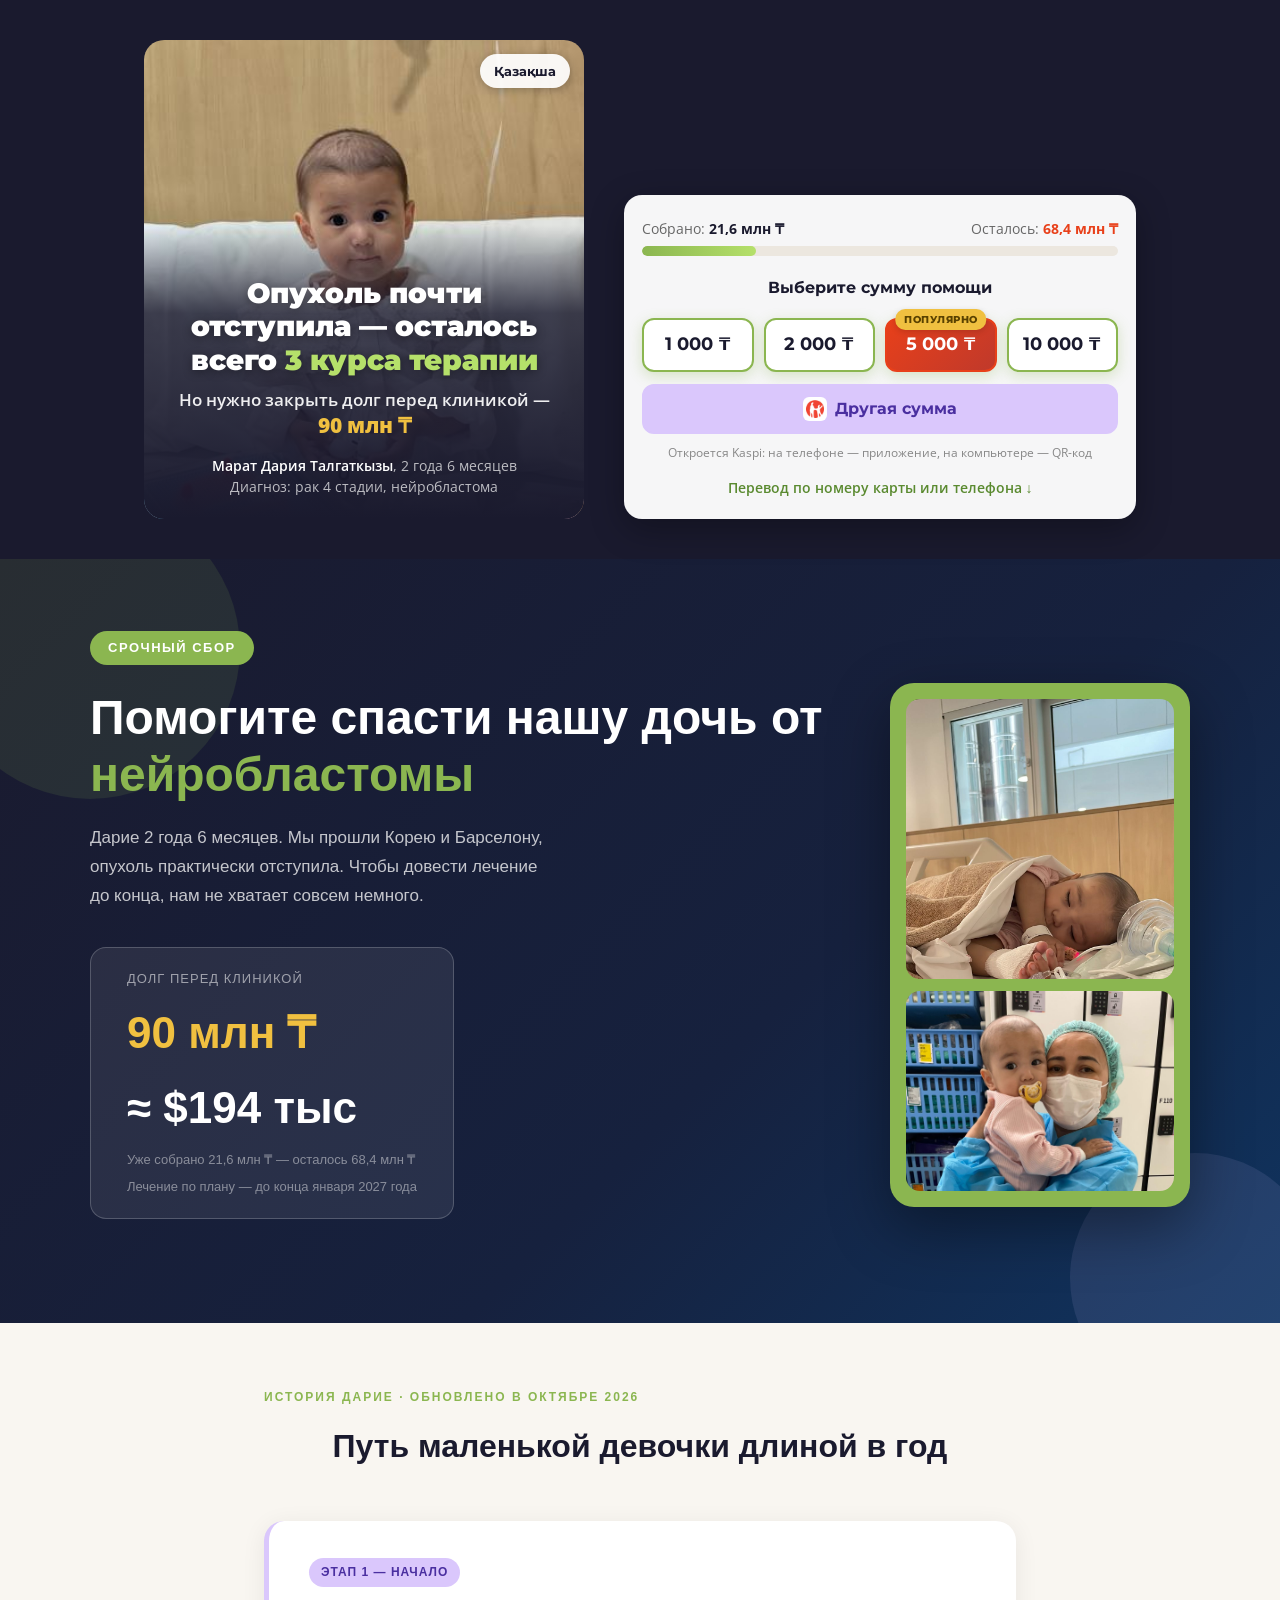
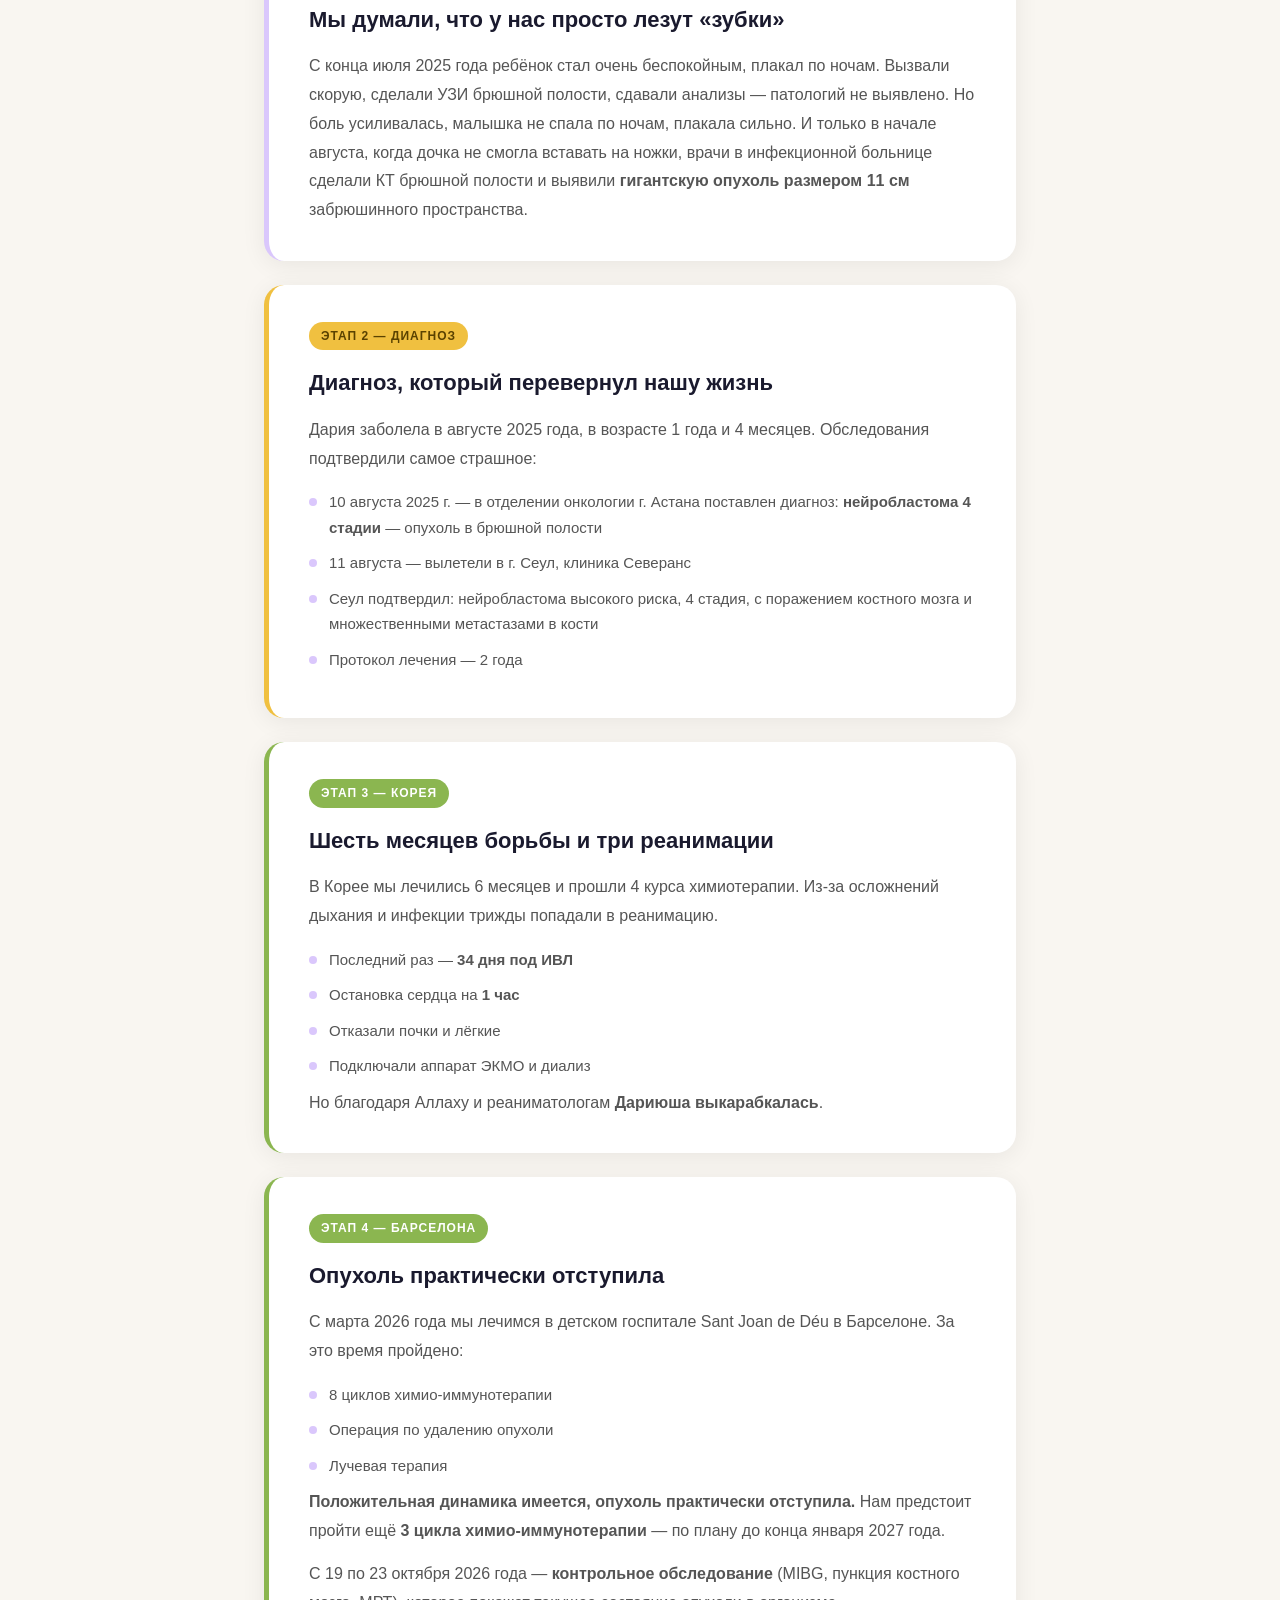
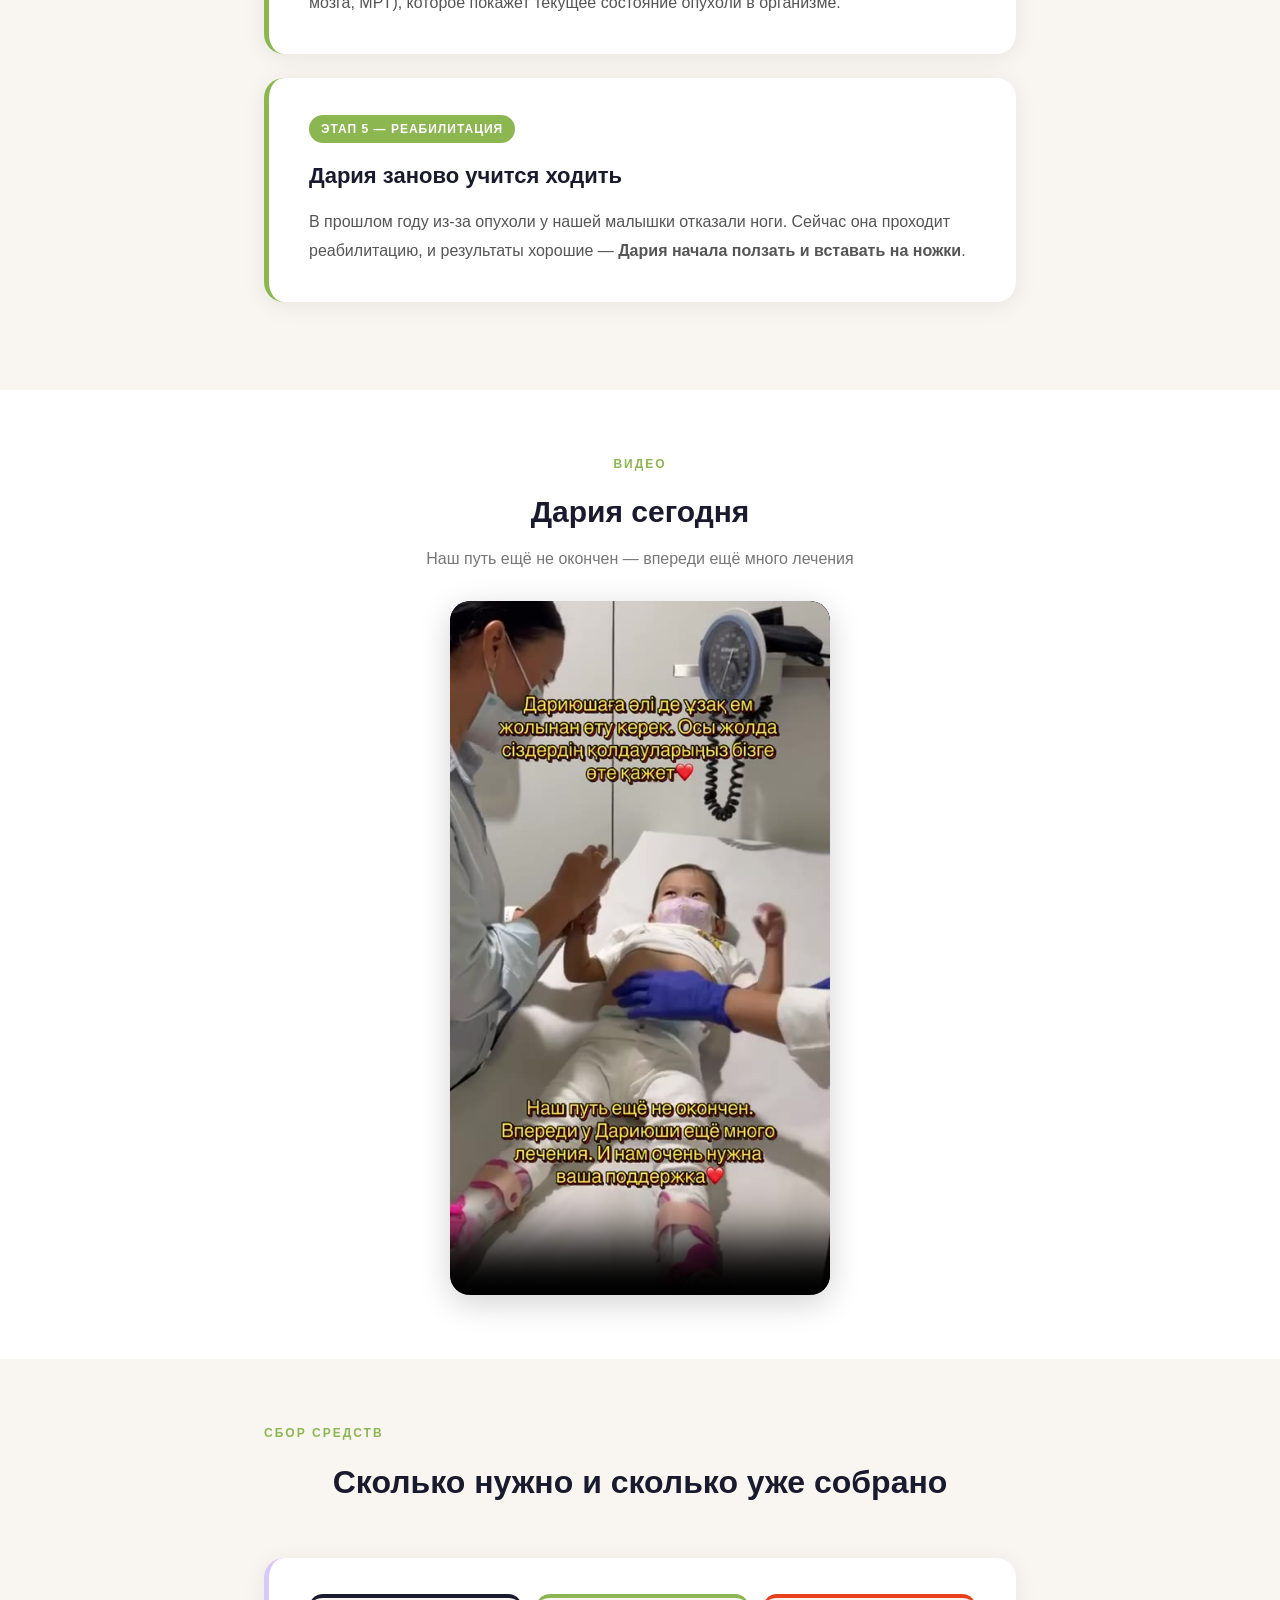
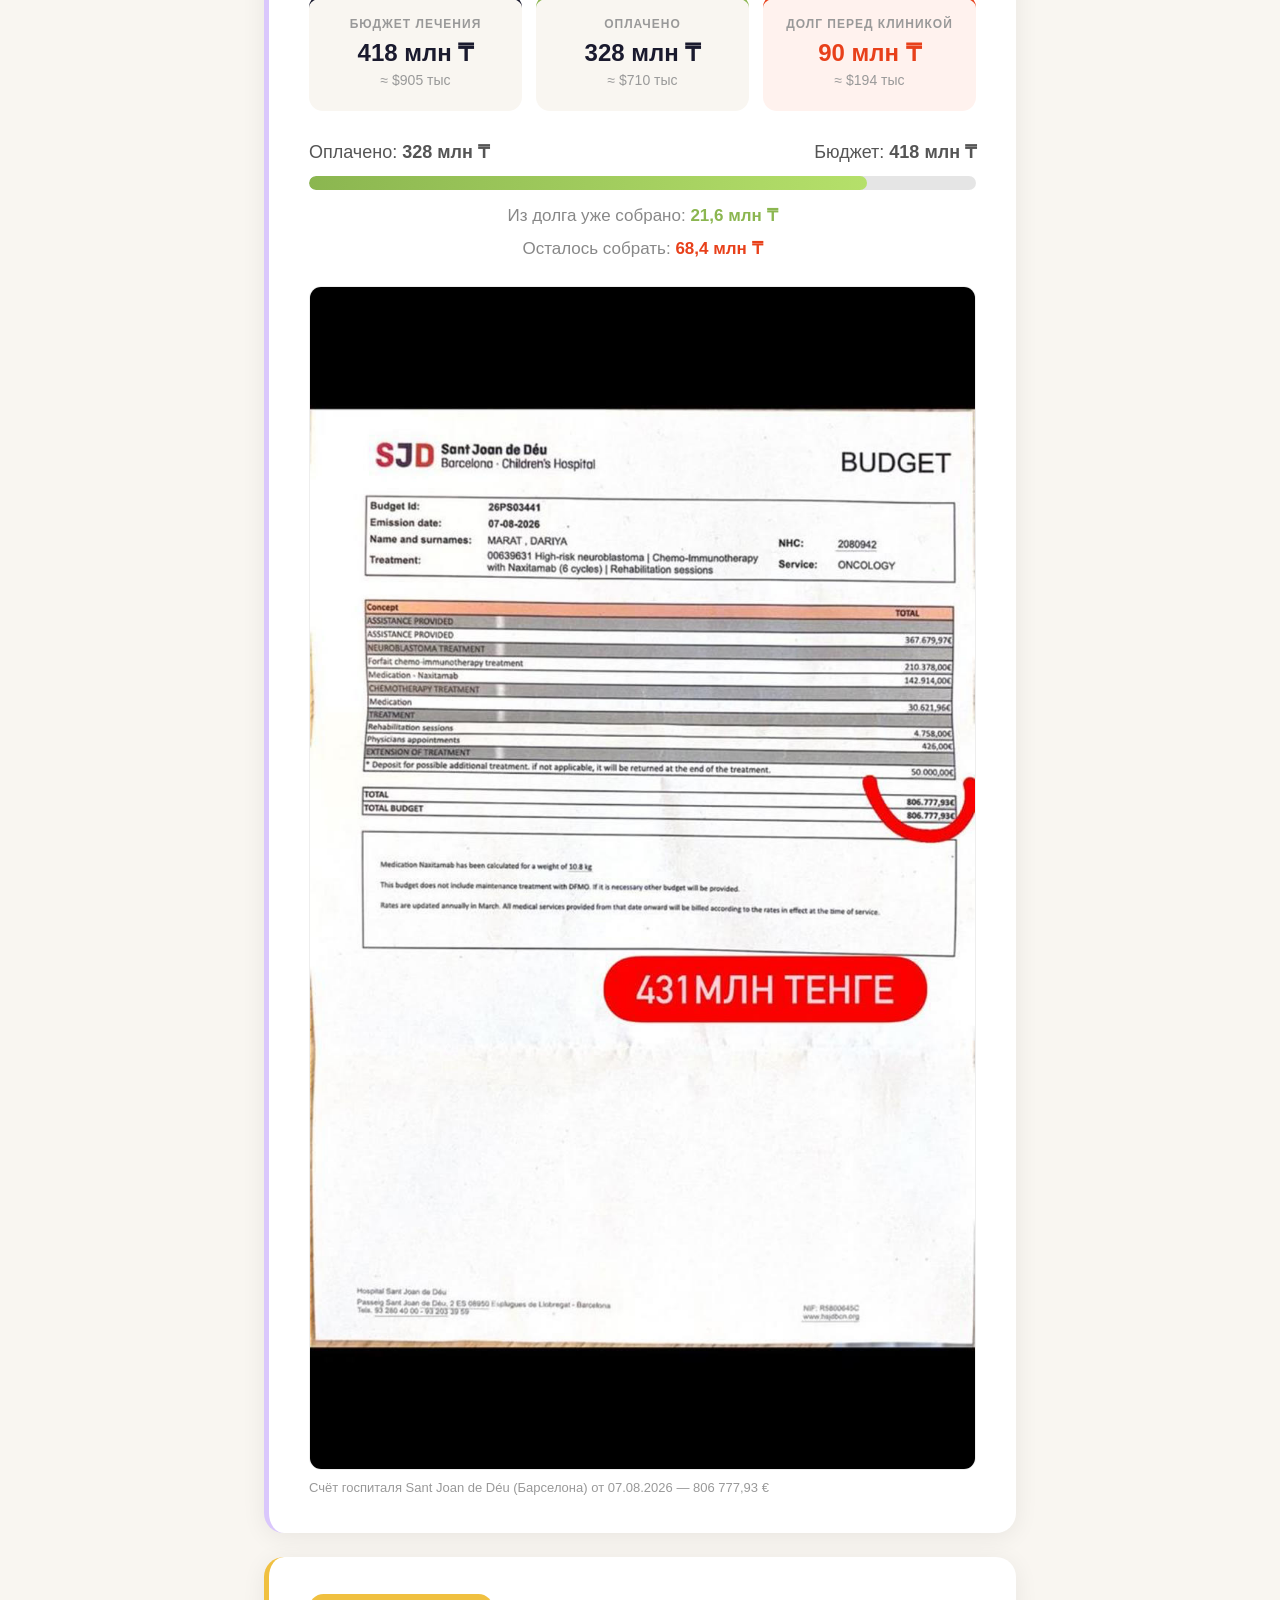
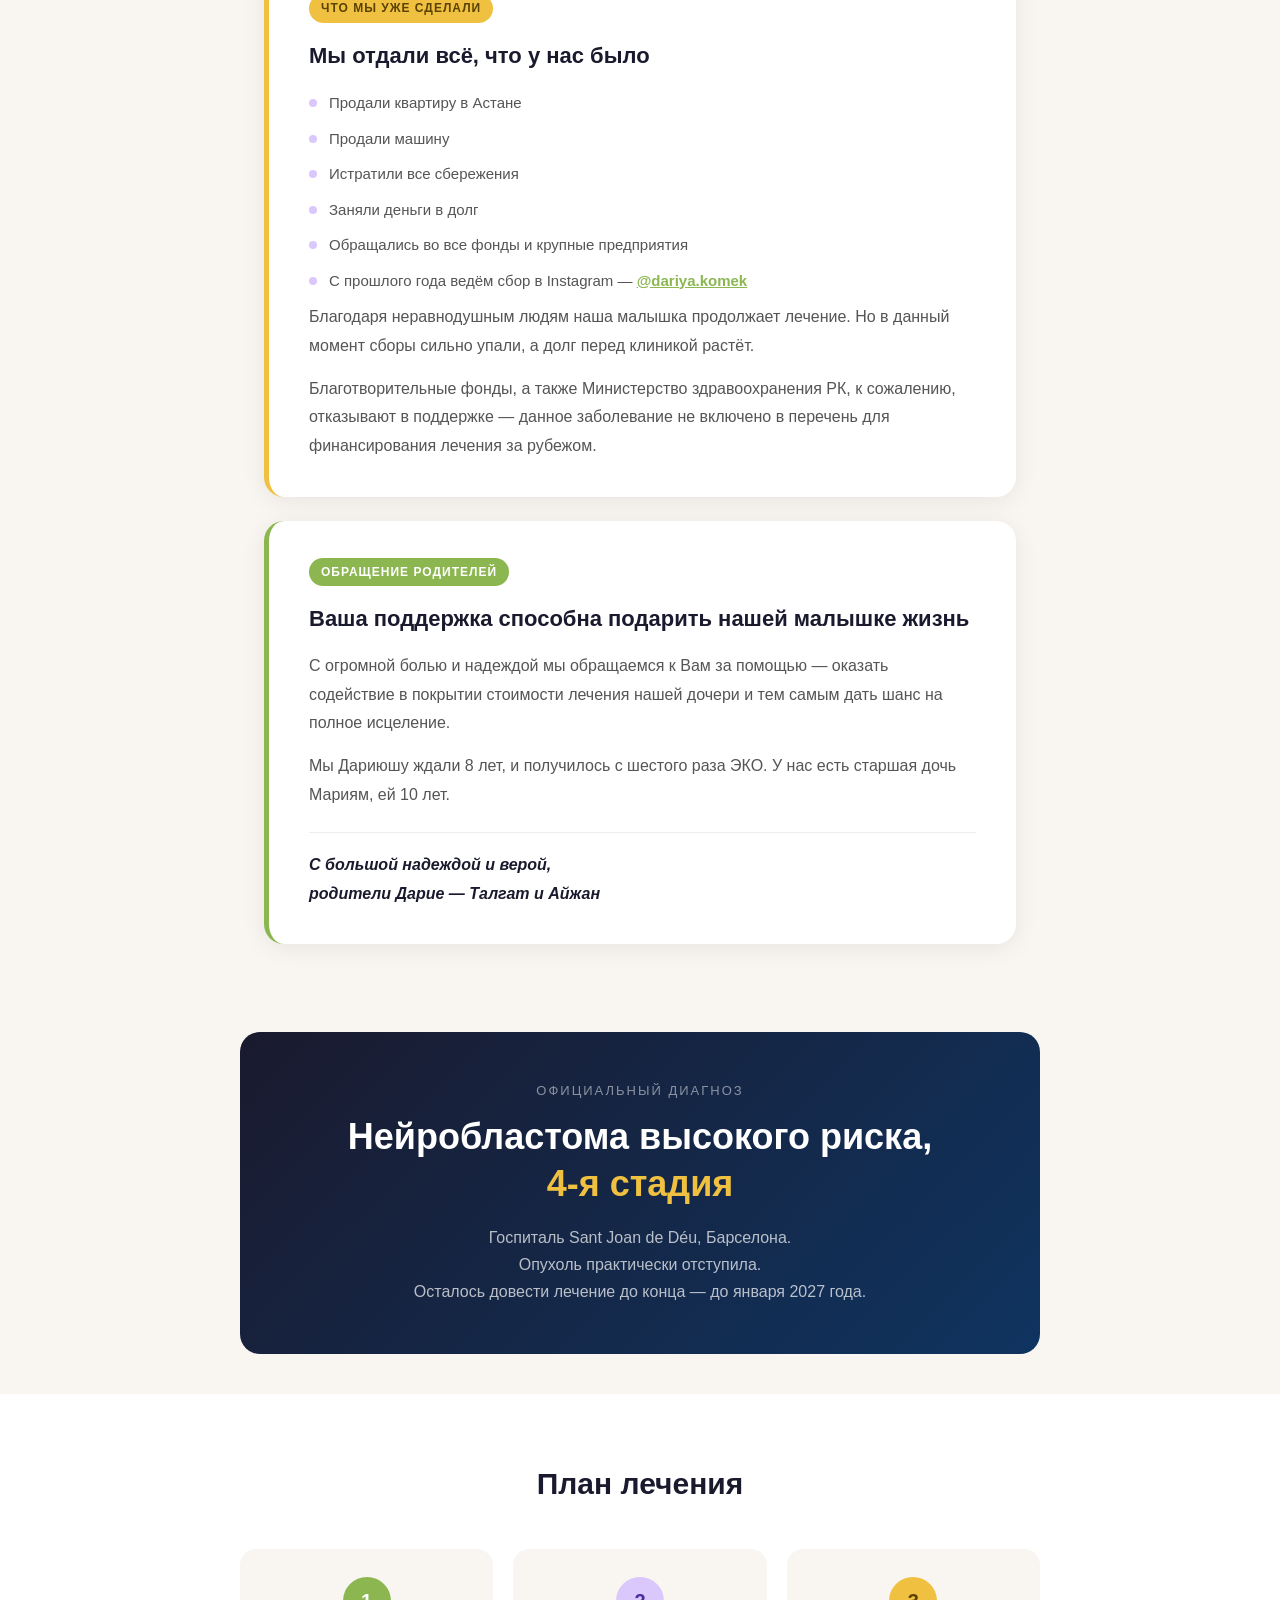
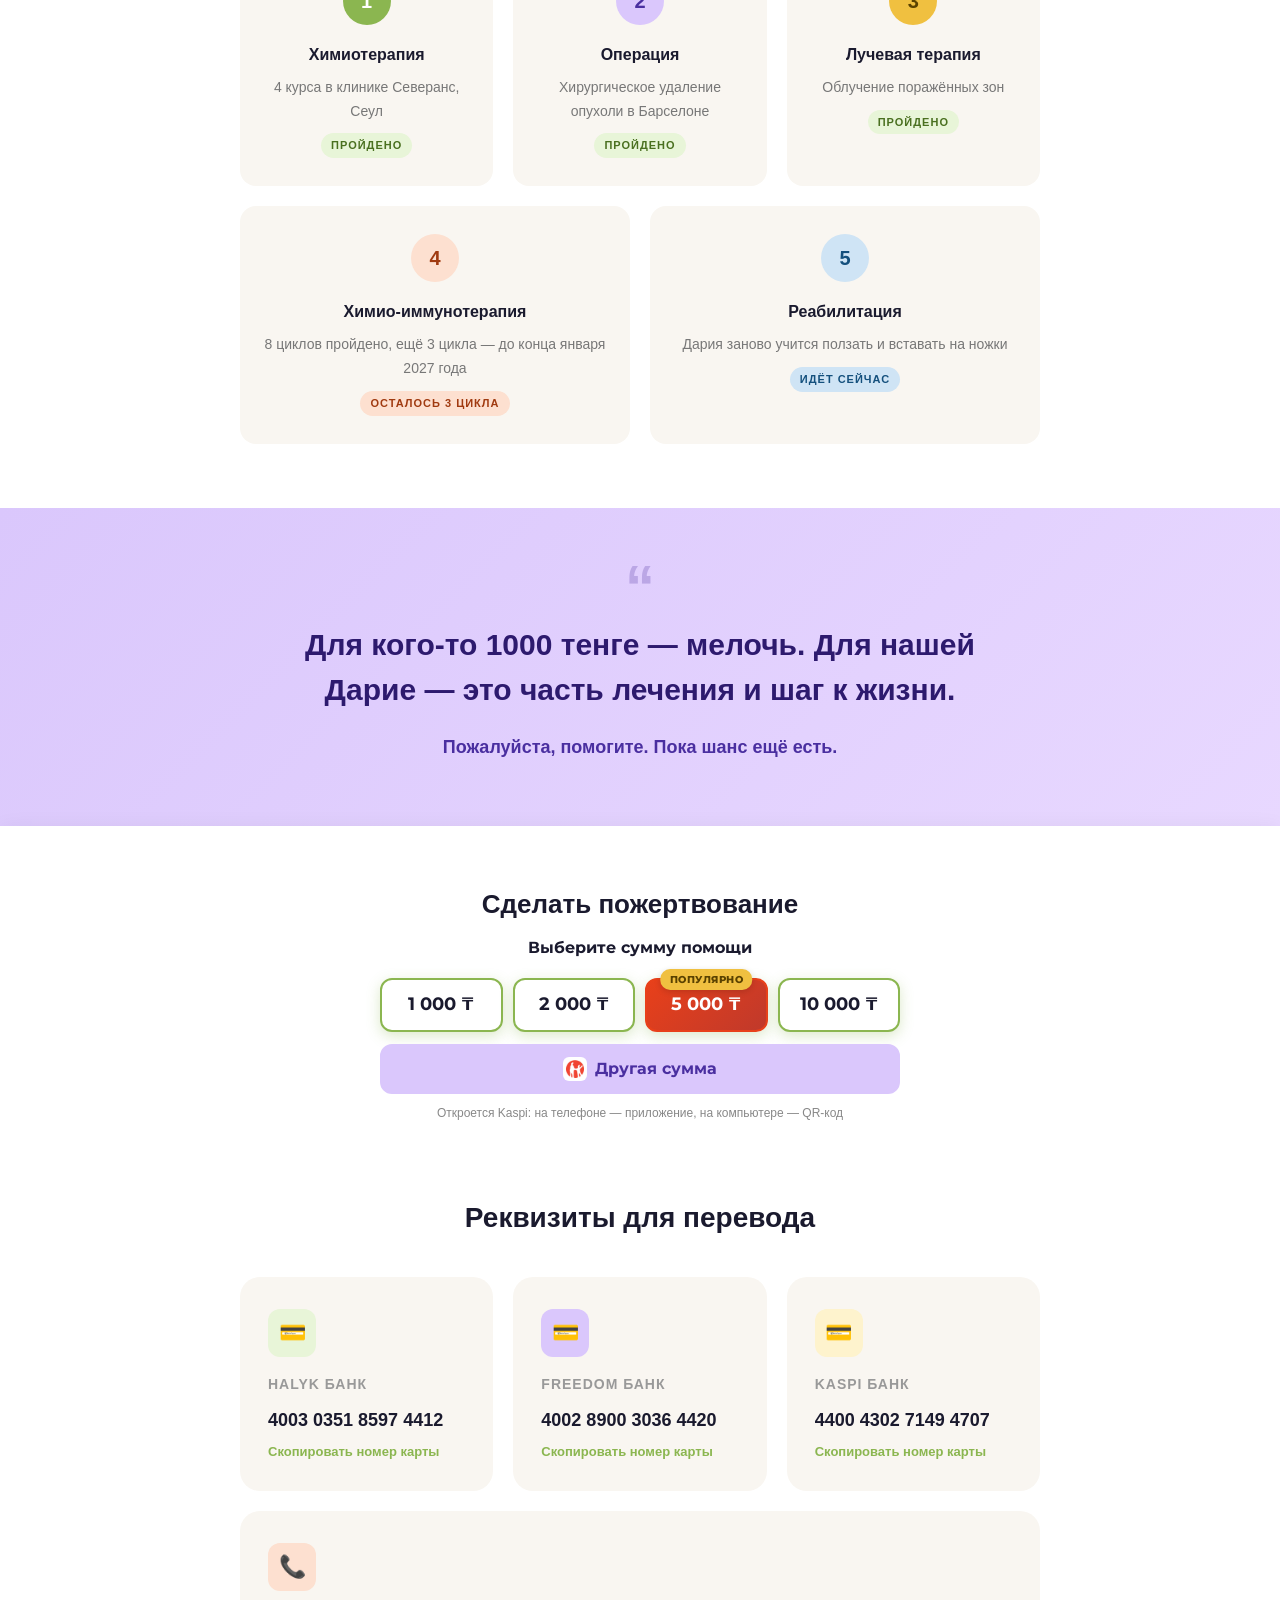
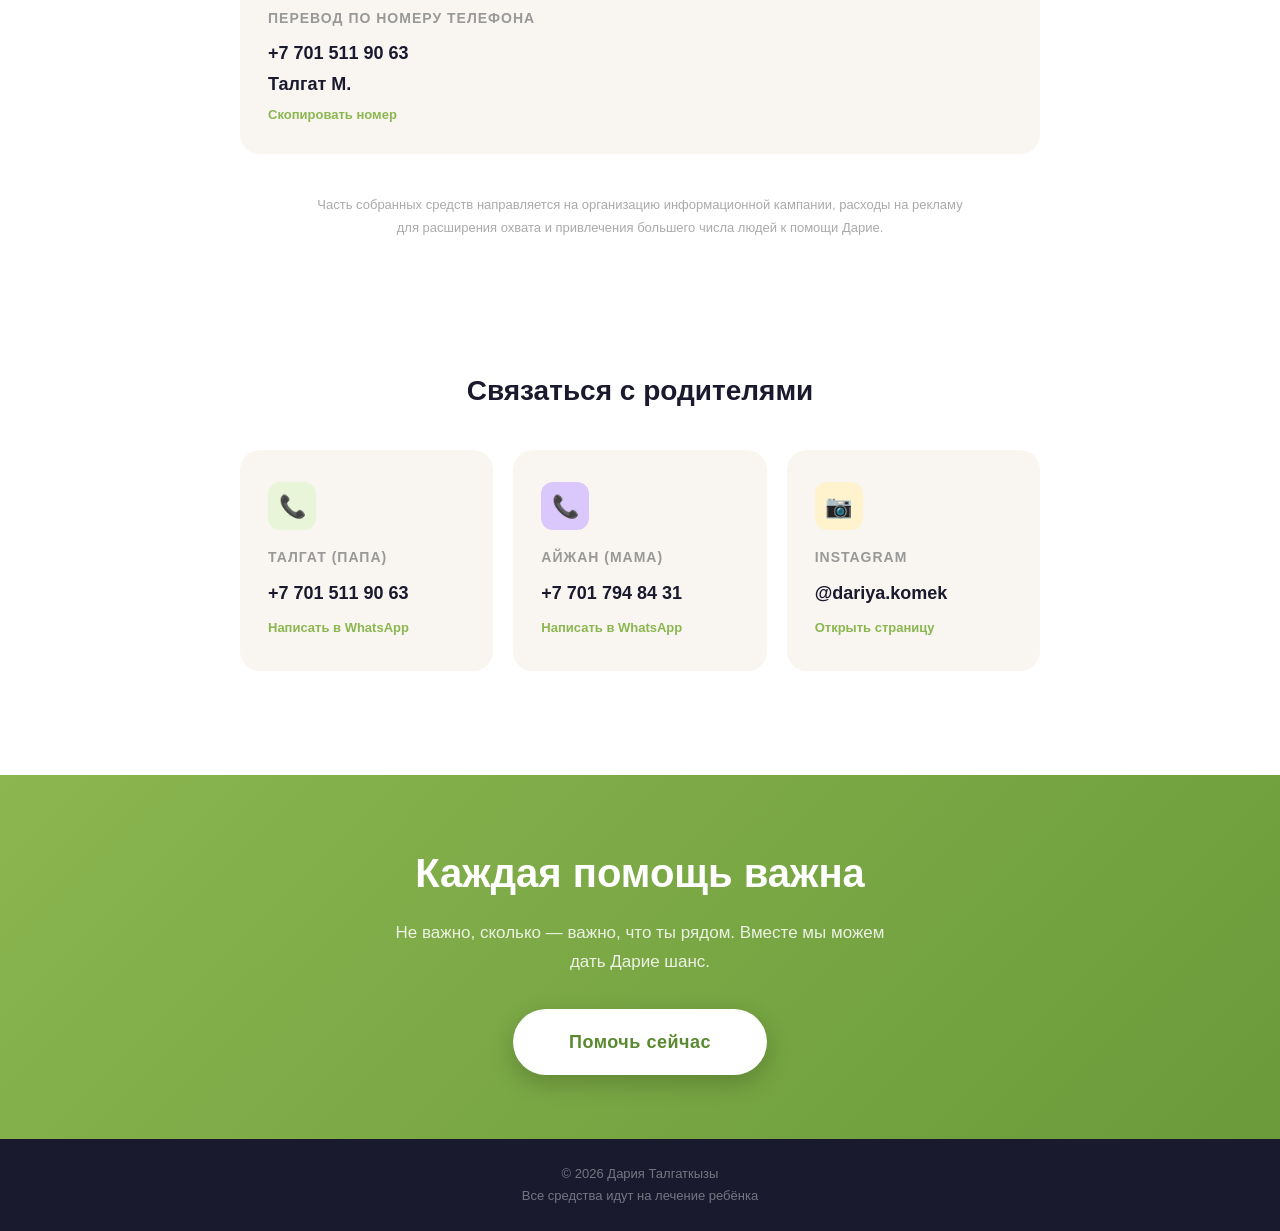
==== commit e56e7850: "Склонение: Дарие" ====
--- a/index.html
+++ b/index.html
@@ -4,7 +4,7 @@
   <meta charset="UTF-8" />
   <meta name="viewport" content="width=device-width, initial-scale=1.0" />
   <title>Дария Талгаткызы, 2 года — сбор на лечение нейробластомы 4 стадии</title>
-  <meta name="description" content="Дарии 2 года 6 месяцев, нейробластома 4 стадии. Опухоль почти отступила — осталось всего 3 курса терапии. Долг перед клиникой — 90 млн ₸." />
+  <meta name="description" content="Дарие 2 года 6 месяцев, нейробластома 4 стадии. Опухоль почти отступила — осталось всего 3 курса терапии. Долг перед клиникой — 90 млн ₸." />
   <meta name="theme-color" content="#1a1a2e" />
   <link rel="canonical" href="https://dariya-komek.github.io/site/" />
   <link rel="alternate" hreflang="ru" href="https://dariya-komek.github.io/site/" />
@@ -14,7 +14,7 @@
   <meta property="og:type" content="website" />
   <meta property="og:url" content="https://dariya-komek.github.io/site/" />
   <meta property="og:title" content="Помогите спасти Дарию — нейробластома 4 стадии" />
-  <meta property="og:description" content="Дарии 2 года 6 месяцев. Опухоль почти отступила — осталось всего 3 курса терапии. Не хватает 68,4 млн ₸." />
+  <meta property="og:description" content="Дарие 2 года 6 месяцев. Опухоль почти отступила — осталось всего 3 курса терапии. Не хватает 68,4 млн ₸." />
   <meta property="og:image" content="https://dariya-komek.github.io/site/img/img1.jpeg" />
   <meta property="og:locale" content="ru_RU" />
   <meta name="twitter:card" content="summary_large_image" />
@@ -84,7 +84,7 @@
     <div class="hero-text">
       <div class="hero-badge">Срочный сбор</div>
       <h1>Помогите спасти нашу дочь от <span>нейробластомы</span></h1>
-      <p class="hero-sub">Дарии 2 года 6 месяцев. Мы прошли Корею и Барселону, опухоль практически отступила. Чтобы довести лечение до конца, нам не хватает совсем немного.</p>
+      <p class="hero-sub">Дарие 2 года 6 месяцев. Мы прошли Корею и Барселону, опухоль практически отступила. Чтобы довести лечение до конца, нам не хватает совсем немного.</p>
 
       <div class="urgency-box">
         <div class="urgency-label">Долг перед клиникой</div>
@@ -105,7 +105,7 @@
 
 <!-- ─── STORY ─── -->
 <section class="story-section">
-  <div class="section-label">История Дарии · обновлено в октябре 2026</div>
+  <div class="section-label">История Дарие · обновлено в октябре 2026</div>
   <h2>Путь маленькой девочки длиной в год</h2>
 
   <div class="story-card">
@@ -241,7 +241,7 @@
     <h3>Ваша поддержка способна подарить нашей малышке жизнь</h3>
     <p>С огромной болью и надеждой мы обращаемся к Вам за помощью — оказать содействие в покрытии стоимости лечения нашей дочери и тем самым дать шанс на полное исцеление.</p>
     <p>Мы Дариюшу ждали 8 лет, и получилось с шестого раза ЭКО. У нас есть старшая дочь Мариям, ей 10 лет.</p>
-    <p class="signature">С большой надеждой и верой,<br />родители Дарии — Талгат и Айжан</p>
+    <p class="signature">С большой надеждой и верой,<br />родители Дарие — Талгат и Айжан</p>
   </div>
 </section>
 
@@ -292,7 +292,7 @@
 <!-- ─── QUOTE ─── -->
 <section class="quote-section">
   <blockquote>
-    Для кого-то 1000 тенге — мелочь. Для нашей Дарии — это часть лечения и шаг к жизни.
+    Для кого-то 1000 тенге — мелочь. Для нашей Дарие — это часть лечения и шаг к жизни.
   </blockquote>
   <p class="appeal">Пожалуйста, помогите. Пока шанс ещё есть.</p>
 </section>
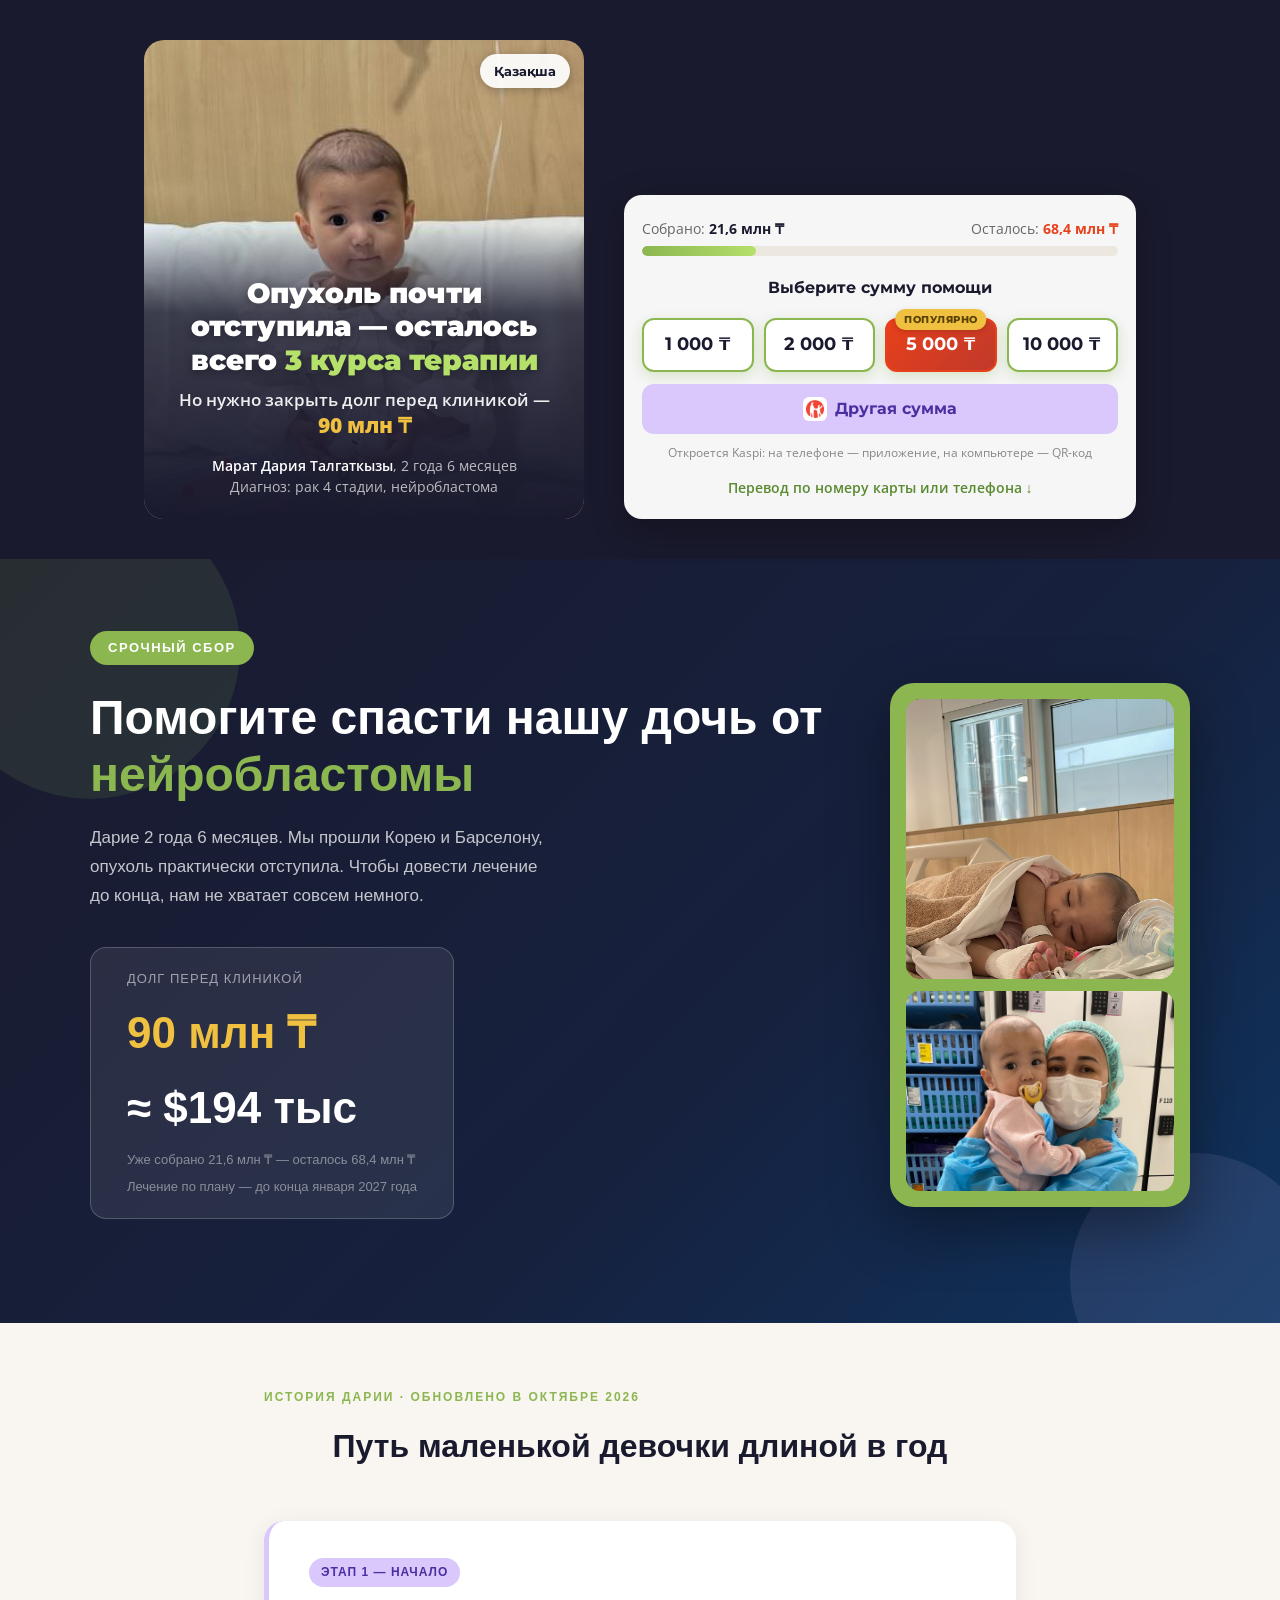
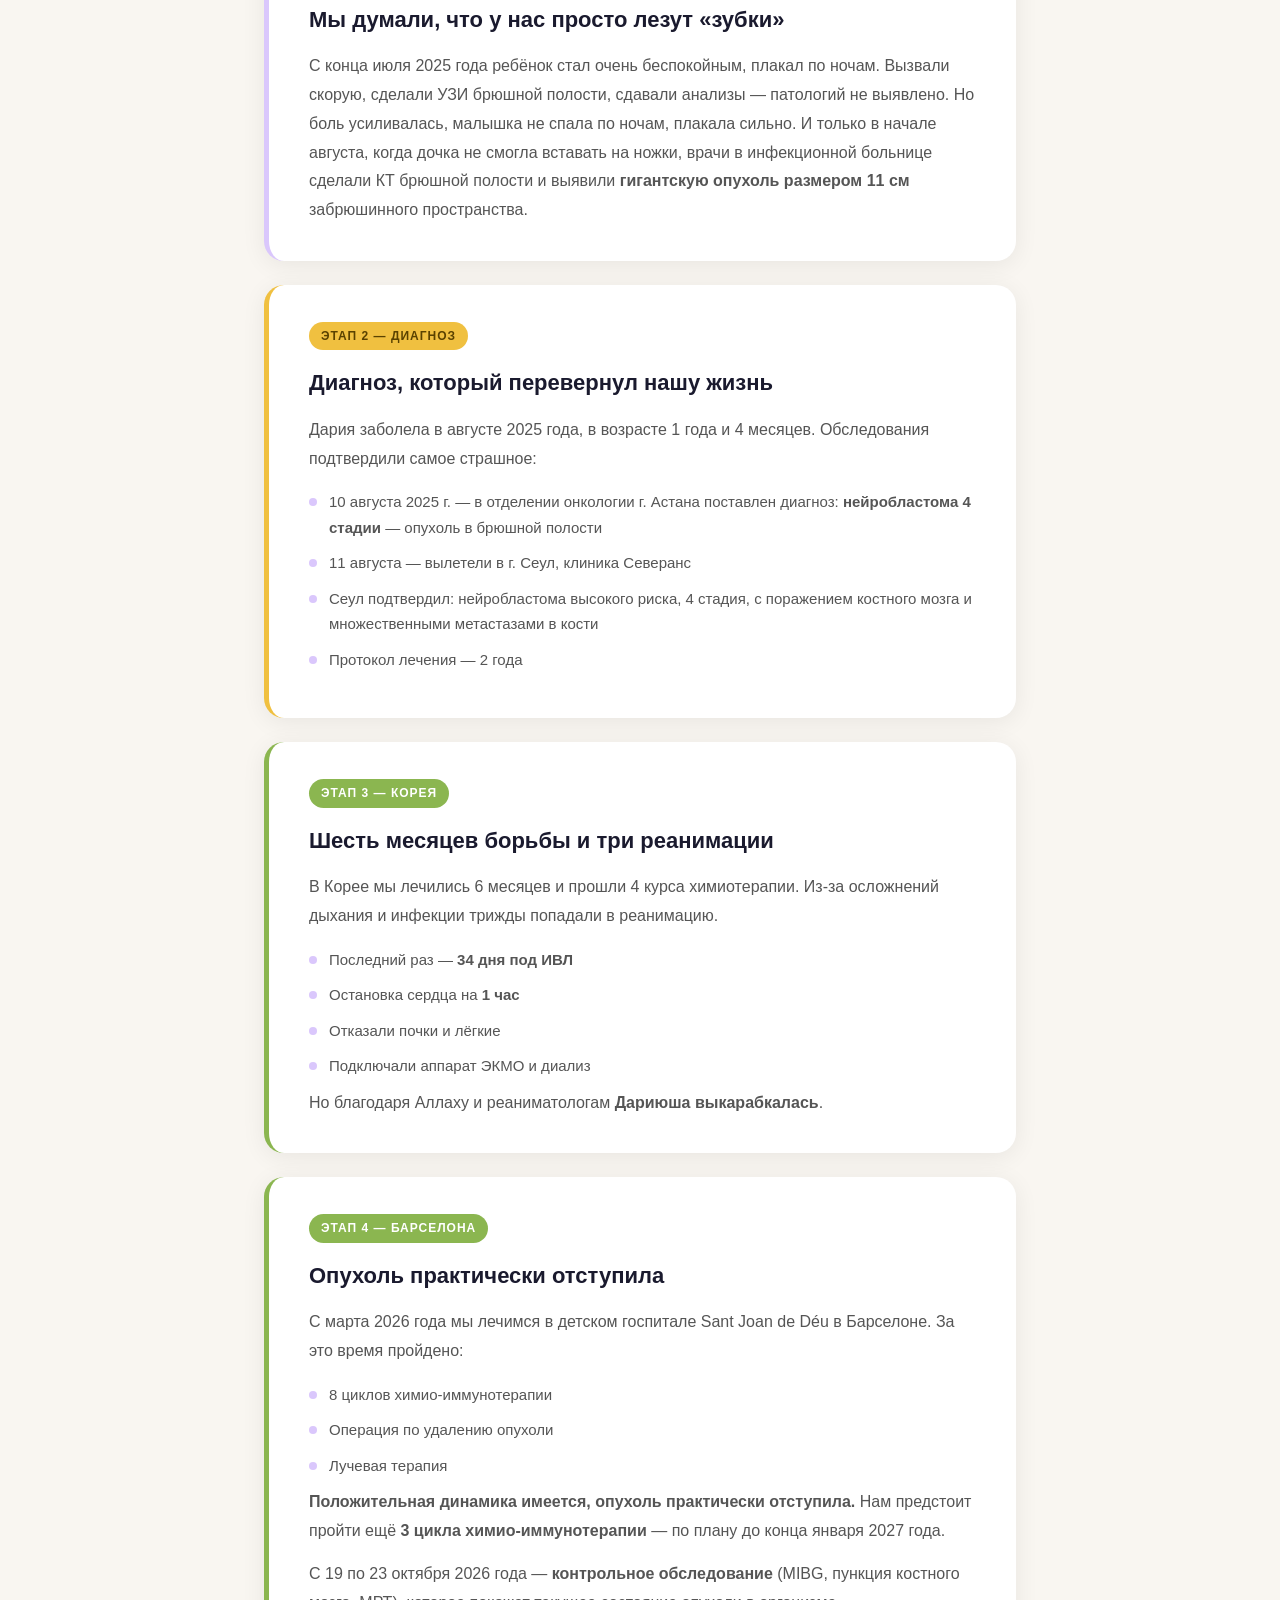
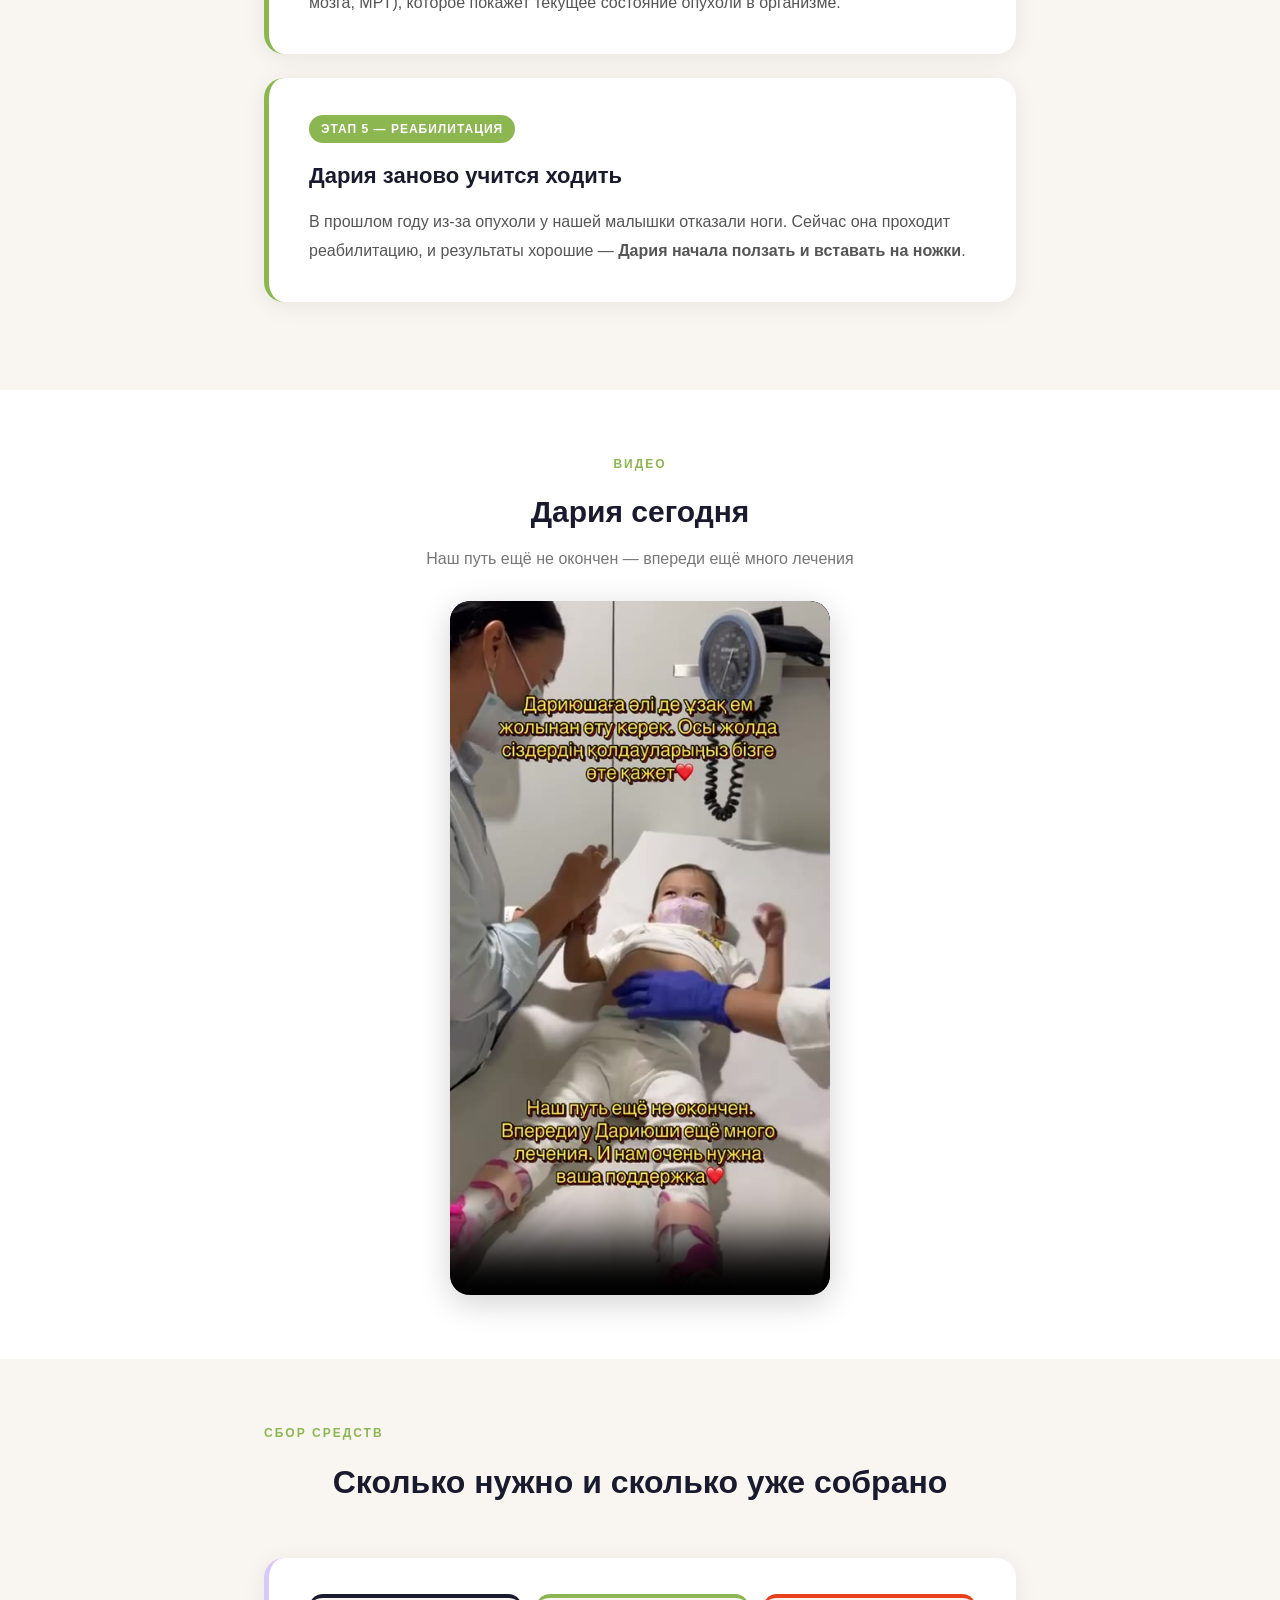
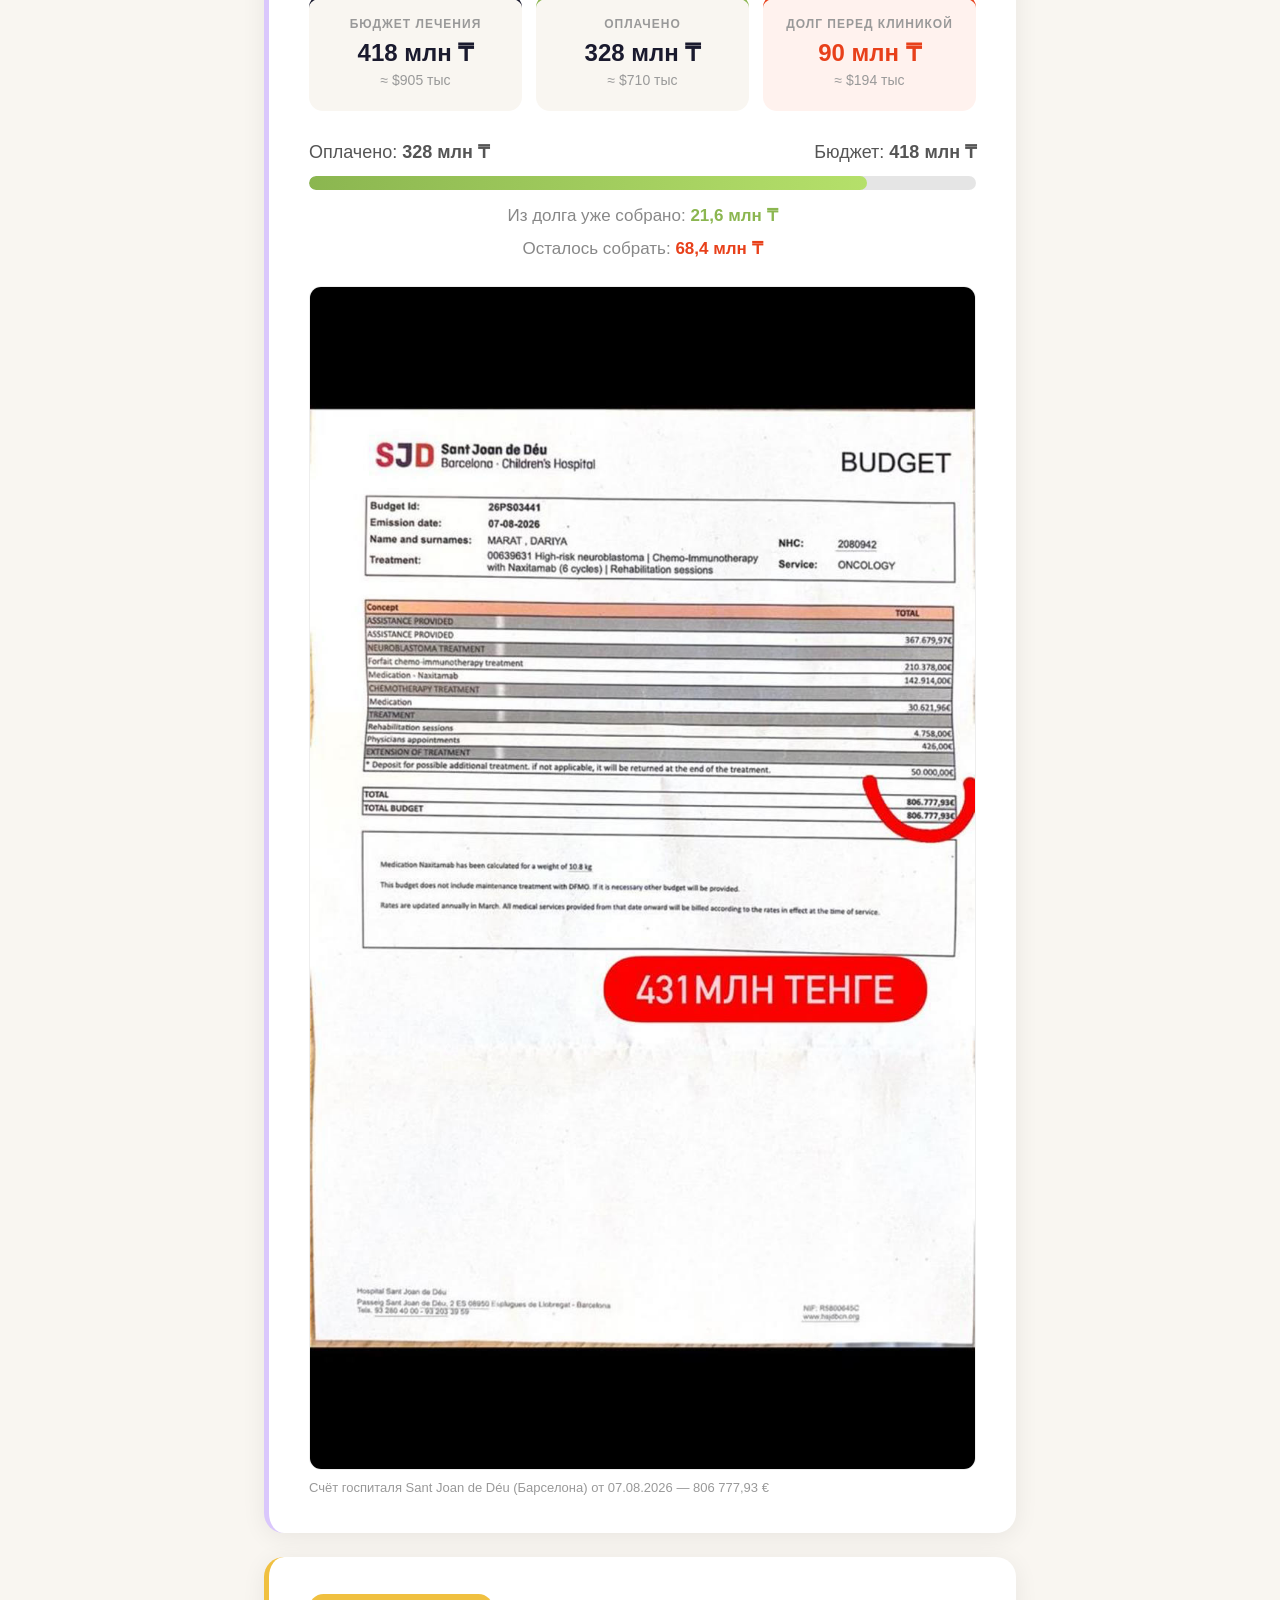
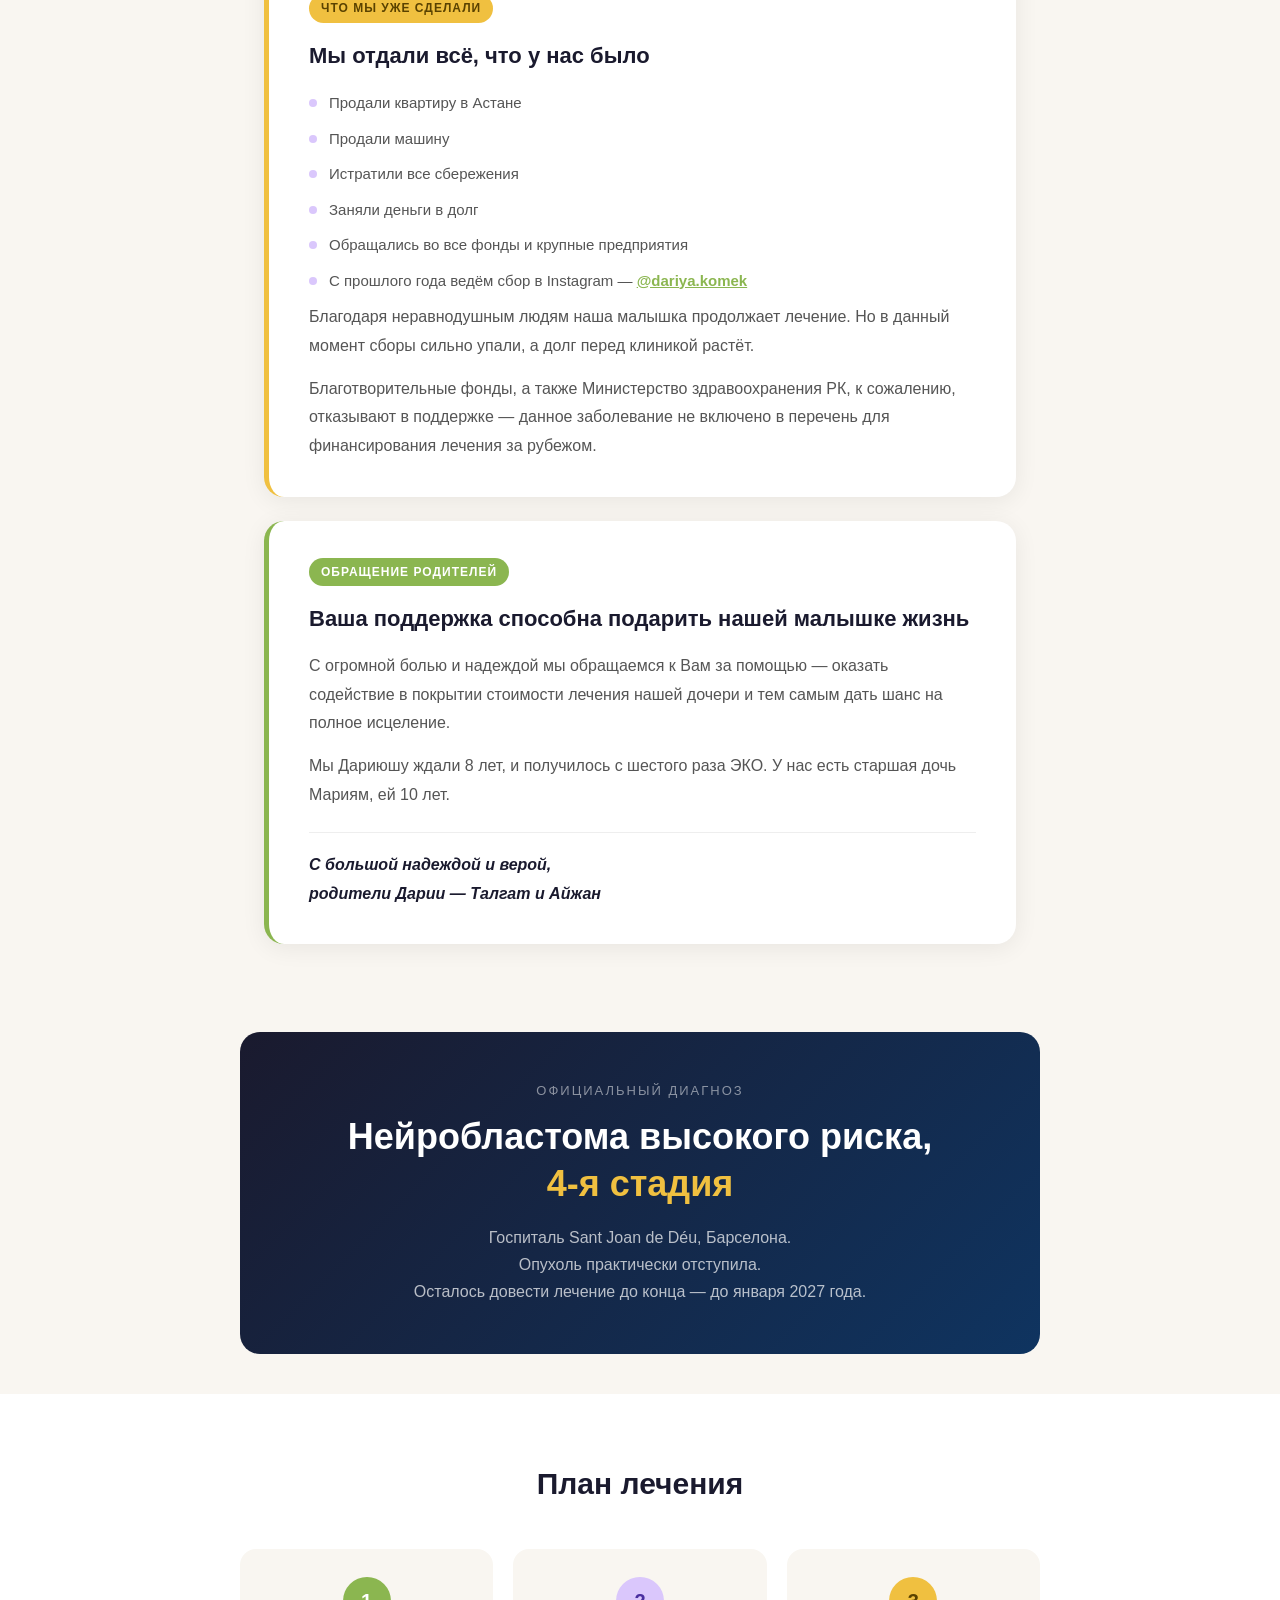
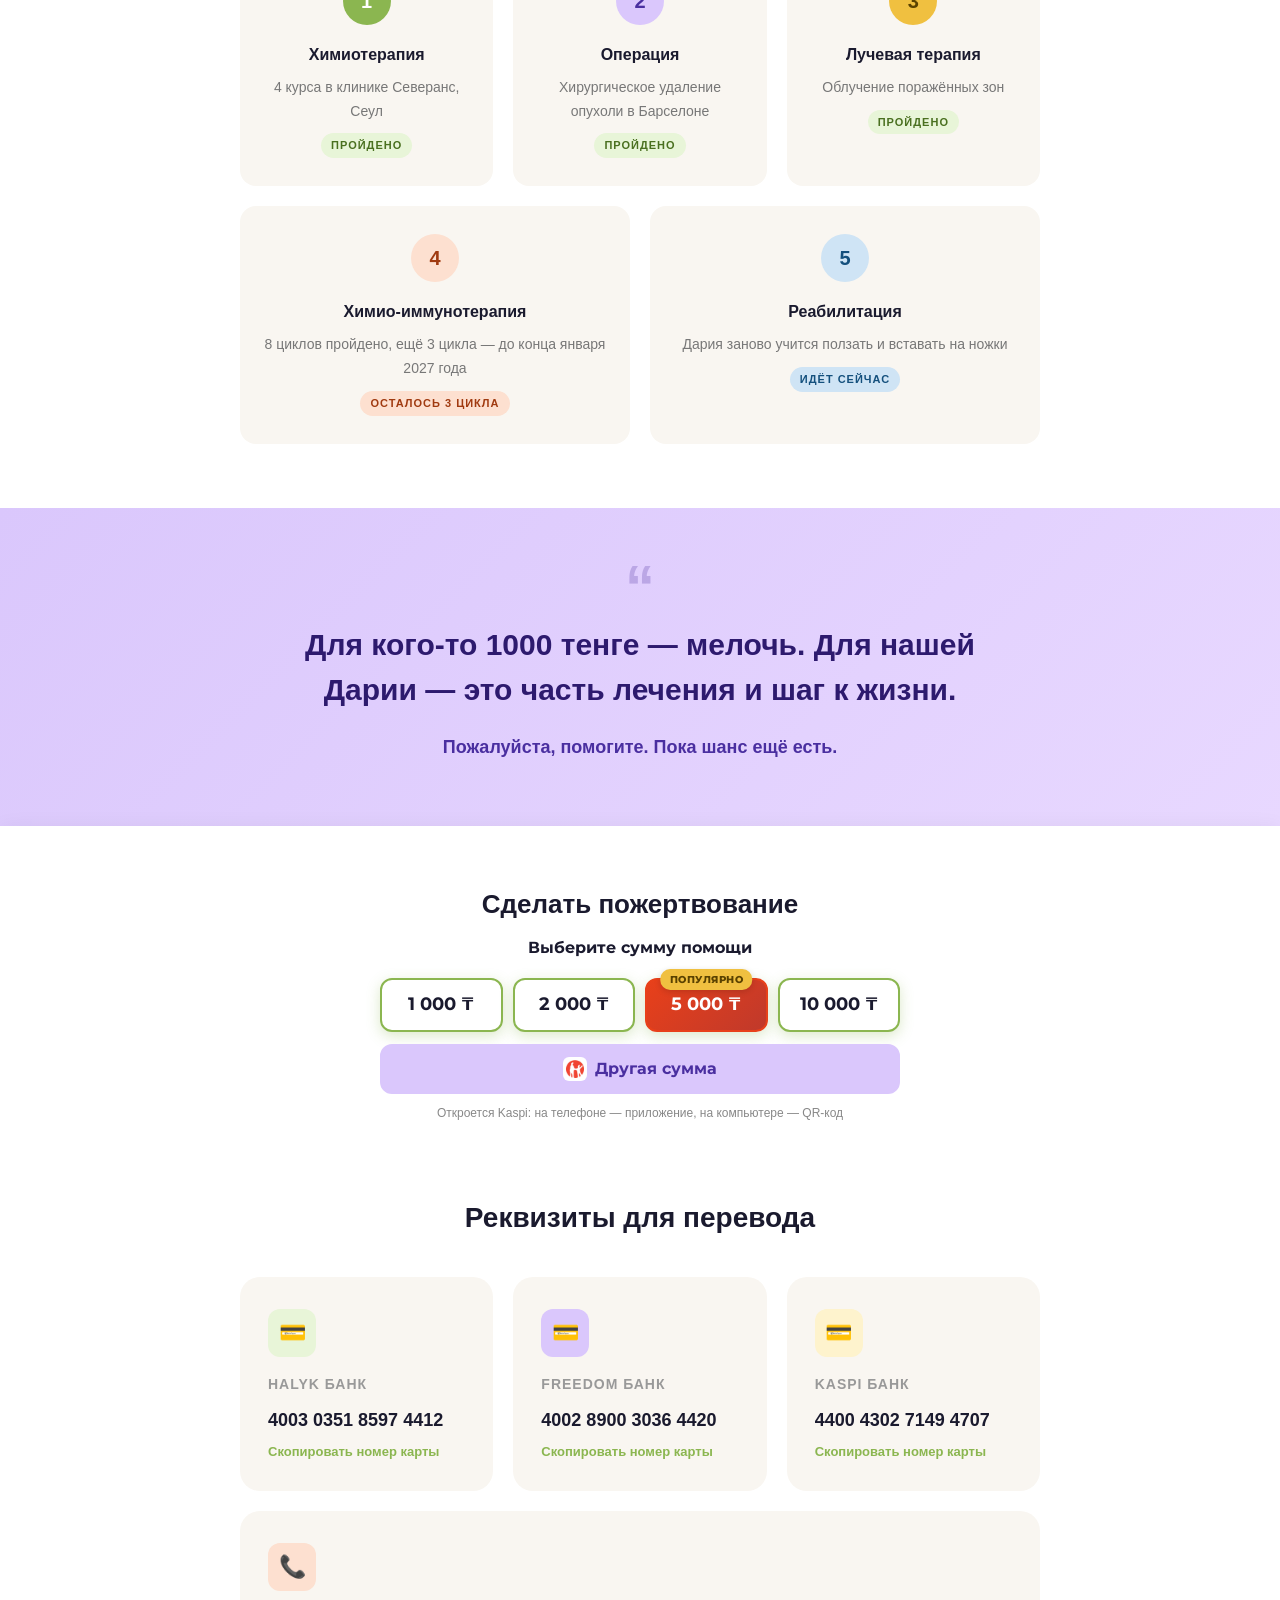
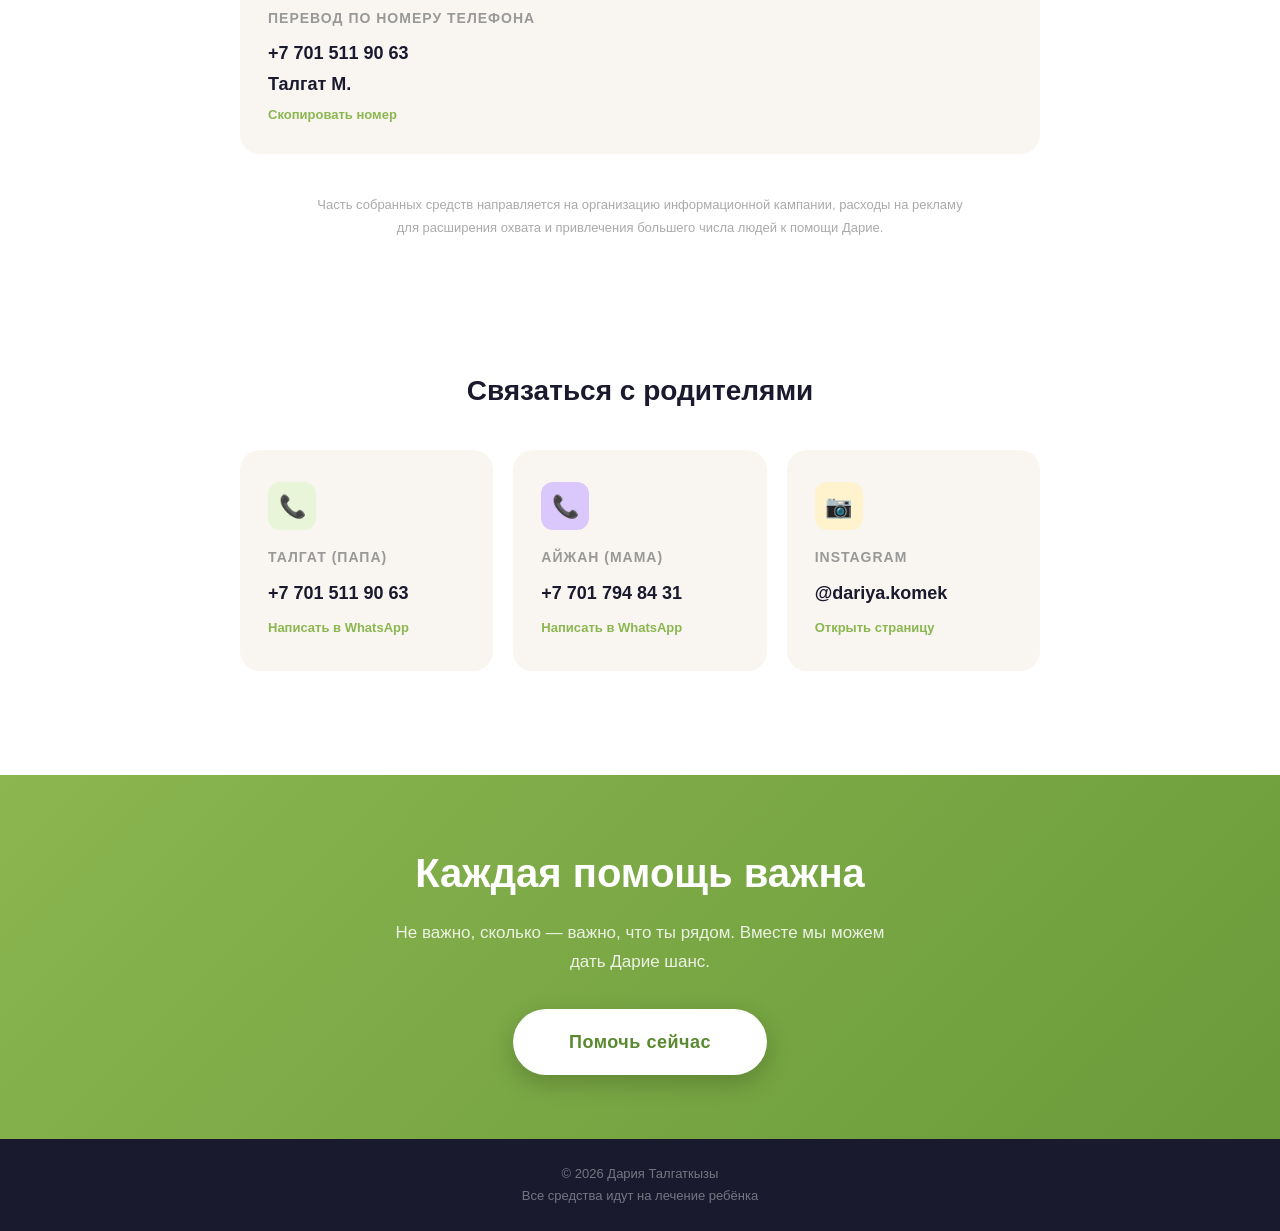
==== commit 3ab381fd: "Склонение: у кого — Дарии, кому — Дарие" ====
--- a/index.html
+++ b/index.html
@@ -105,7 +105,7 @@
 
 <!-- ─── STORY ─── -->
 <section class="story-section">
-  <div class="section-label">История Дарие · обновлено в октябре 2026</div>
+  <div class="section-label">История Дарии · обновлено в октябре 2026</div>
   <h2>Путь маленькой девочки длиной в год</h2>
 
   <div class="story-card">
@@ -241,7 +241,7 @@
     <h3>Ваша поддержка способна подарить нашей малышке жизнь</h3>
     <p>С огромной болью и надеждой мы обращаемся к Вам за помощью — оказать содействие в покрытии стоимости лечения нашей дочери и тем самым дать шанс на полное исцеление.</p>
     <p>Мы Дариюшу ждали 8 лет, и получилось с шестого раза ЭКО. У нас есть старшая дочь Мариям, ей 10 лет.</p>
-    <p class="signature">С большой надеждой и верой,<br />родители Дарие — Талгат и Айжан</p>
+    <p class="signature">С большой надеждой и верой,<br />родители Дарии — Талгат и Айжан</p>
   </div>
 </section>
 
@@ -292,7 +292,7 @@
 <!-- ─── QUOTE ─── -->
 <section class="quote-section">
   <blockquote>
-    Для кого-то 1000 тенге — мелочь. Для нашей Дарие — это часть лечения и шаг к жизни.
+    Для кого-то 1000 тенге — мелочь. Для нашей Дарии — это часть лечения и шаг к жизни.
   </blockquote>
   <p class="appeal">Пожалуйста, помогите. Пока шанс ещё есть.</p>
 </section>
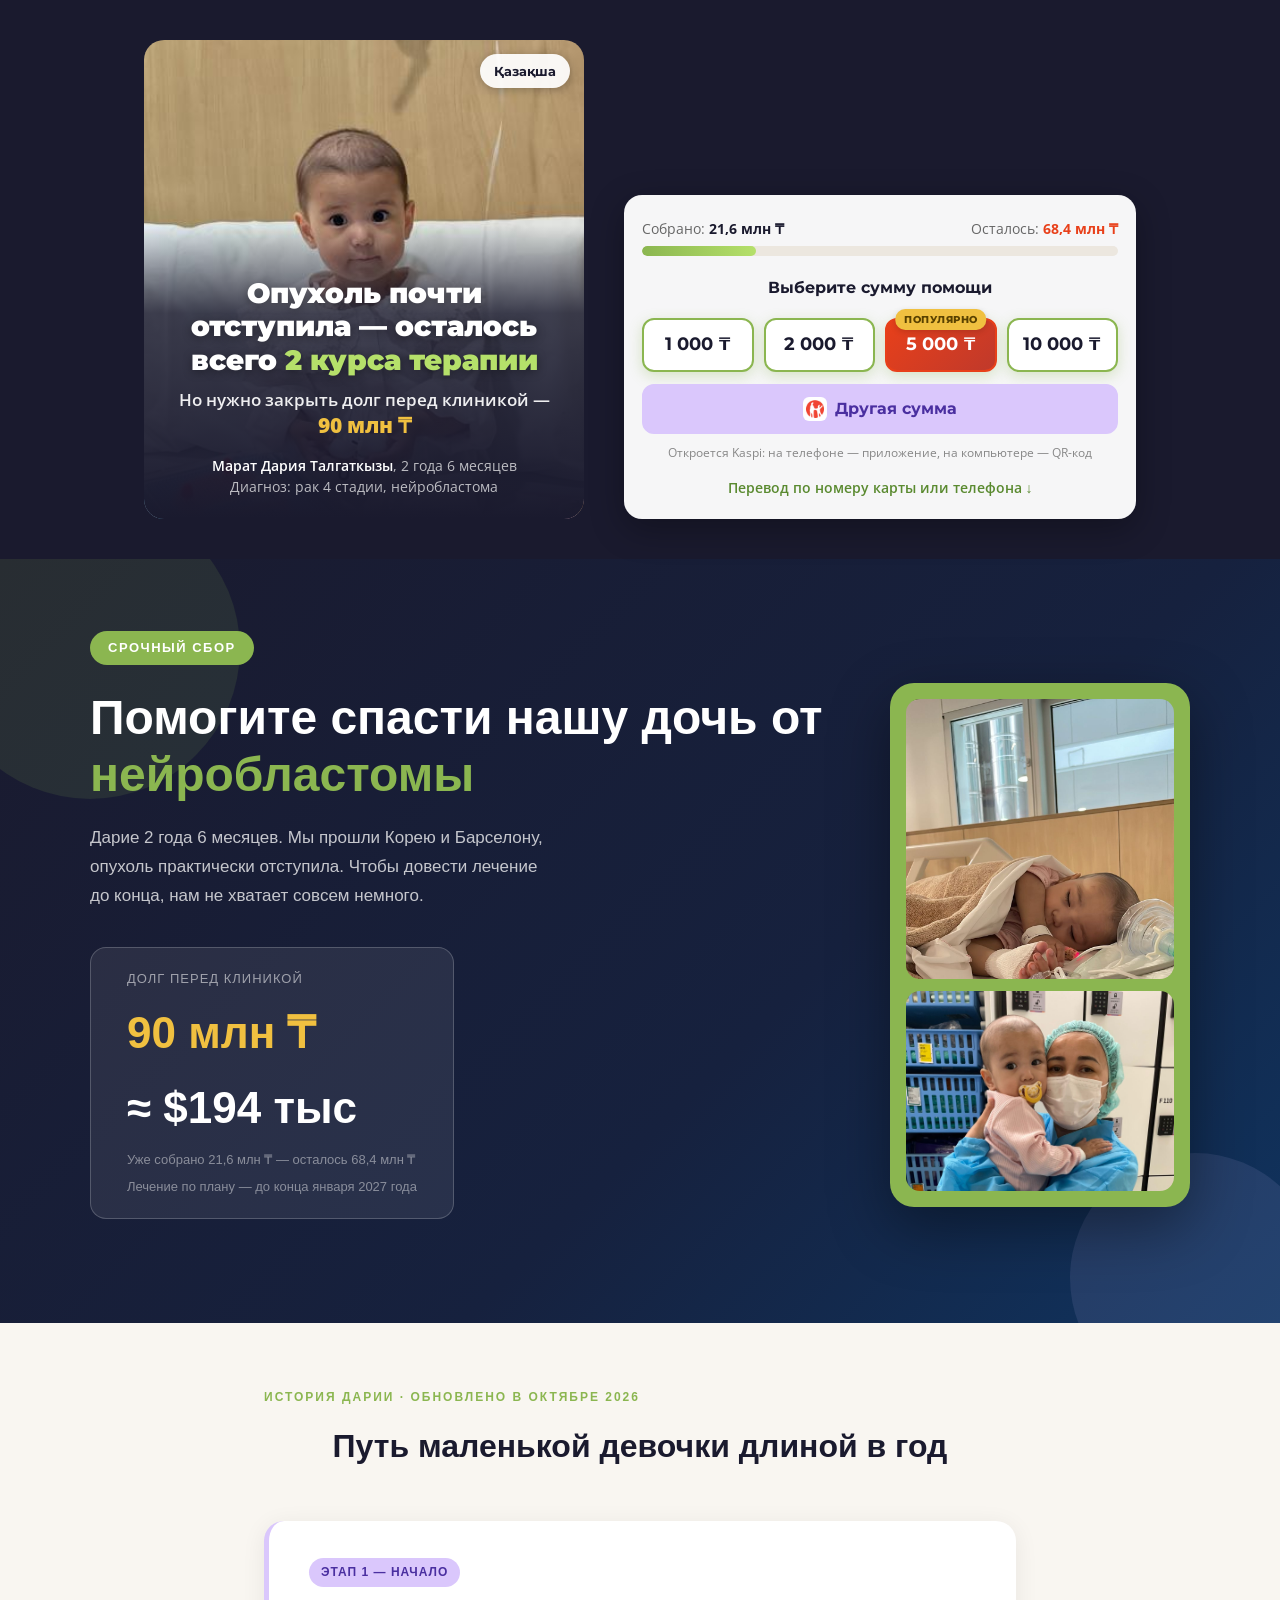
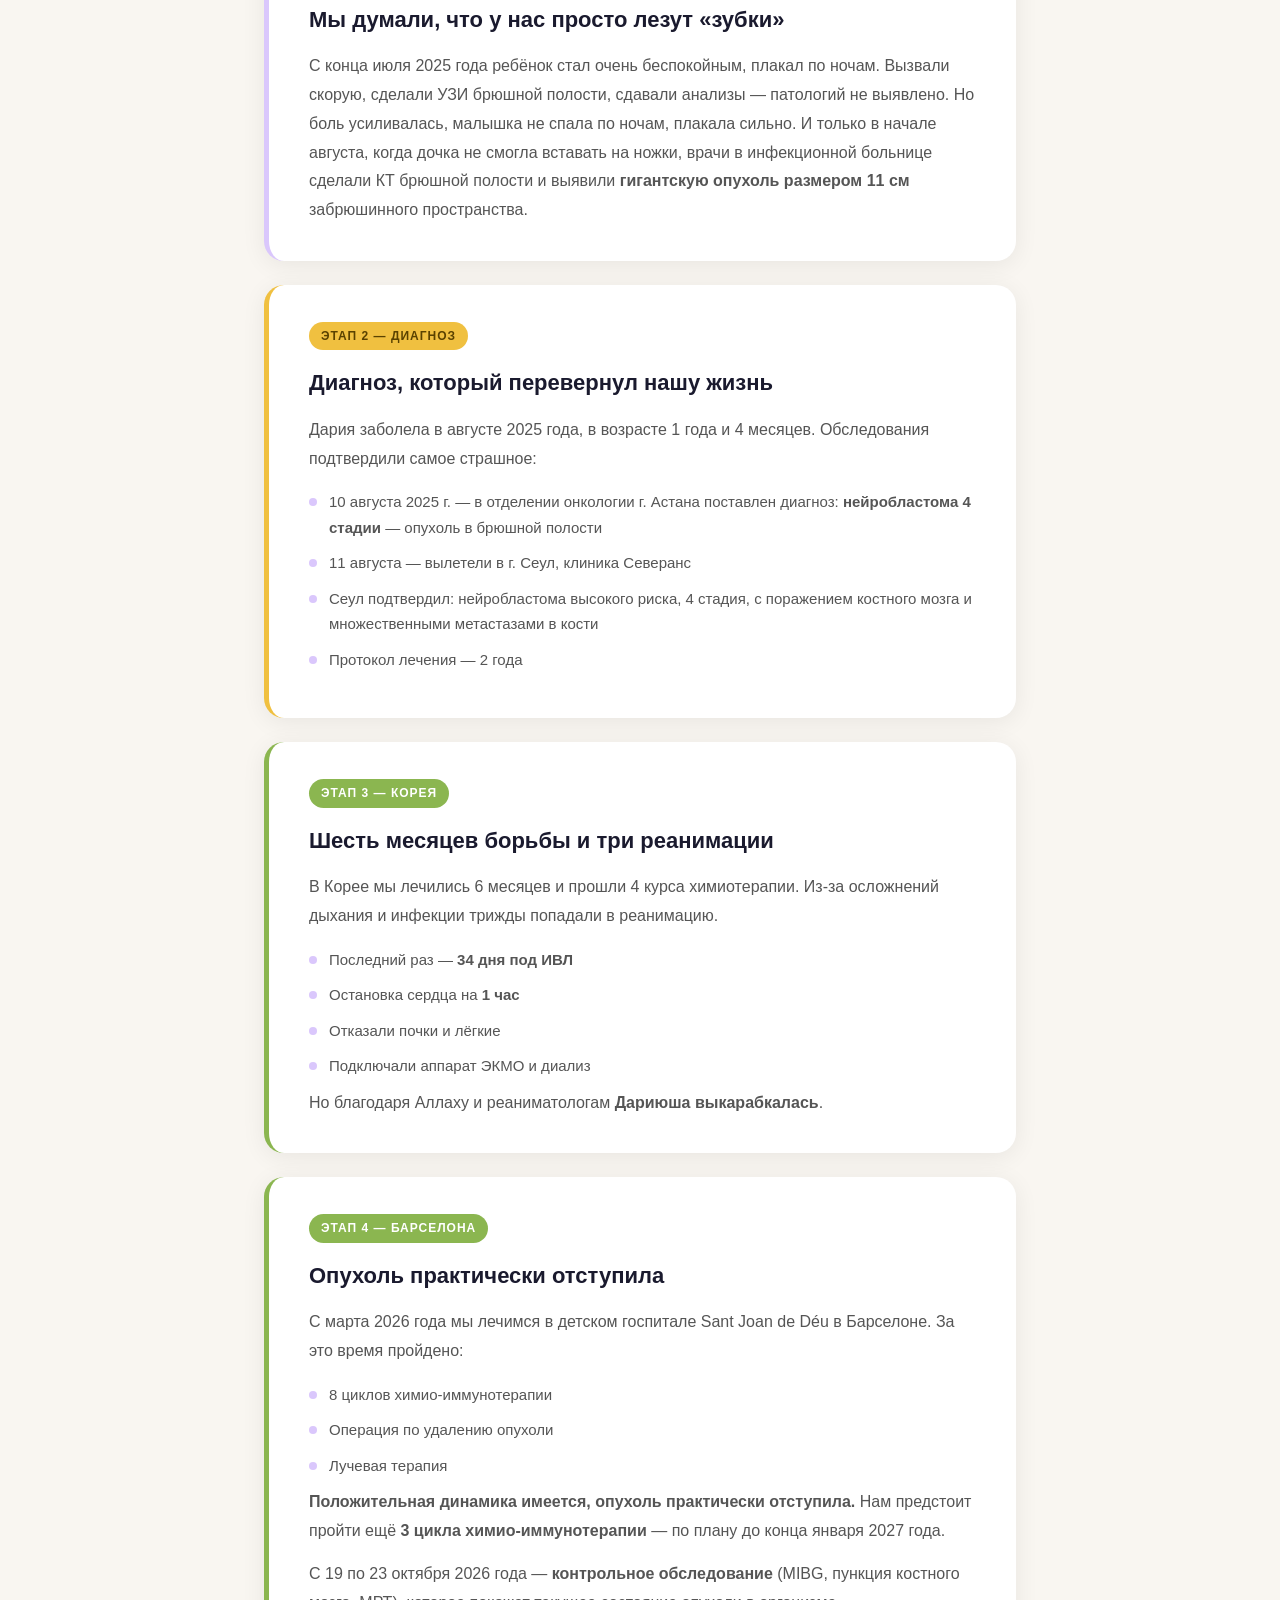
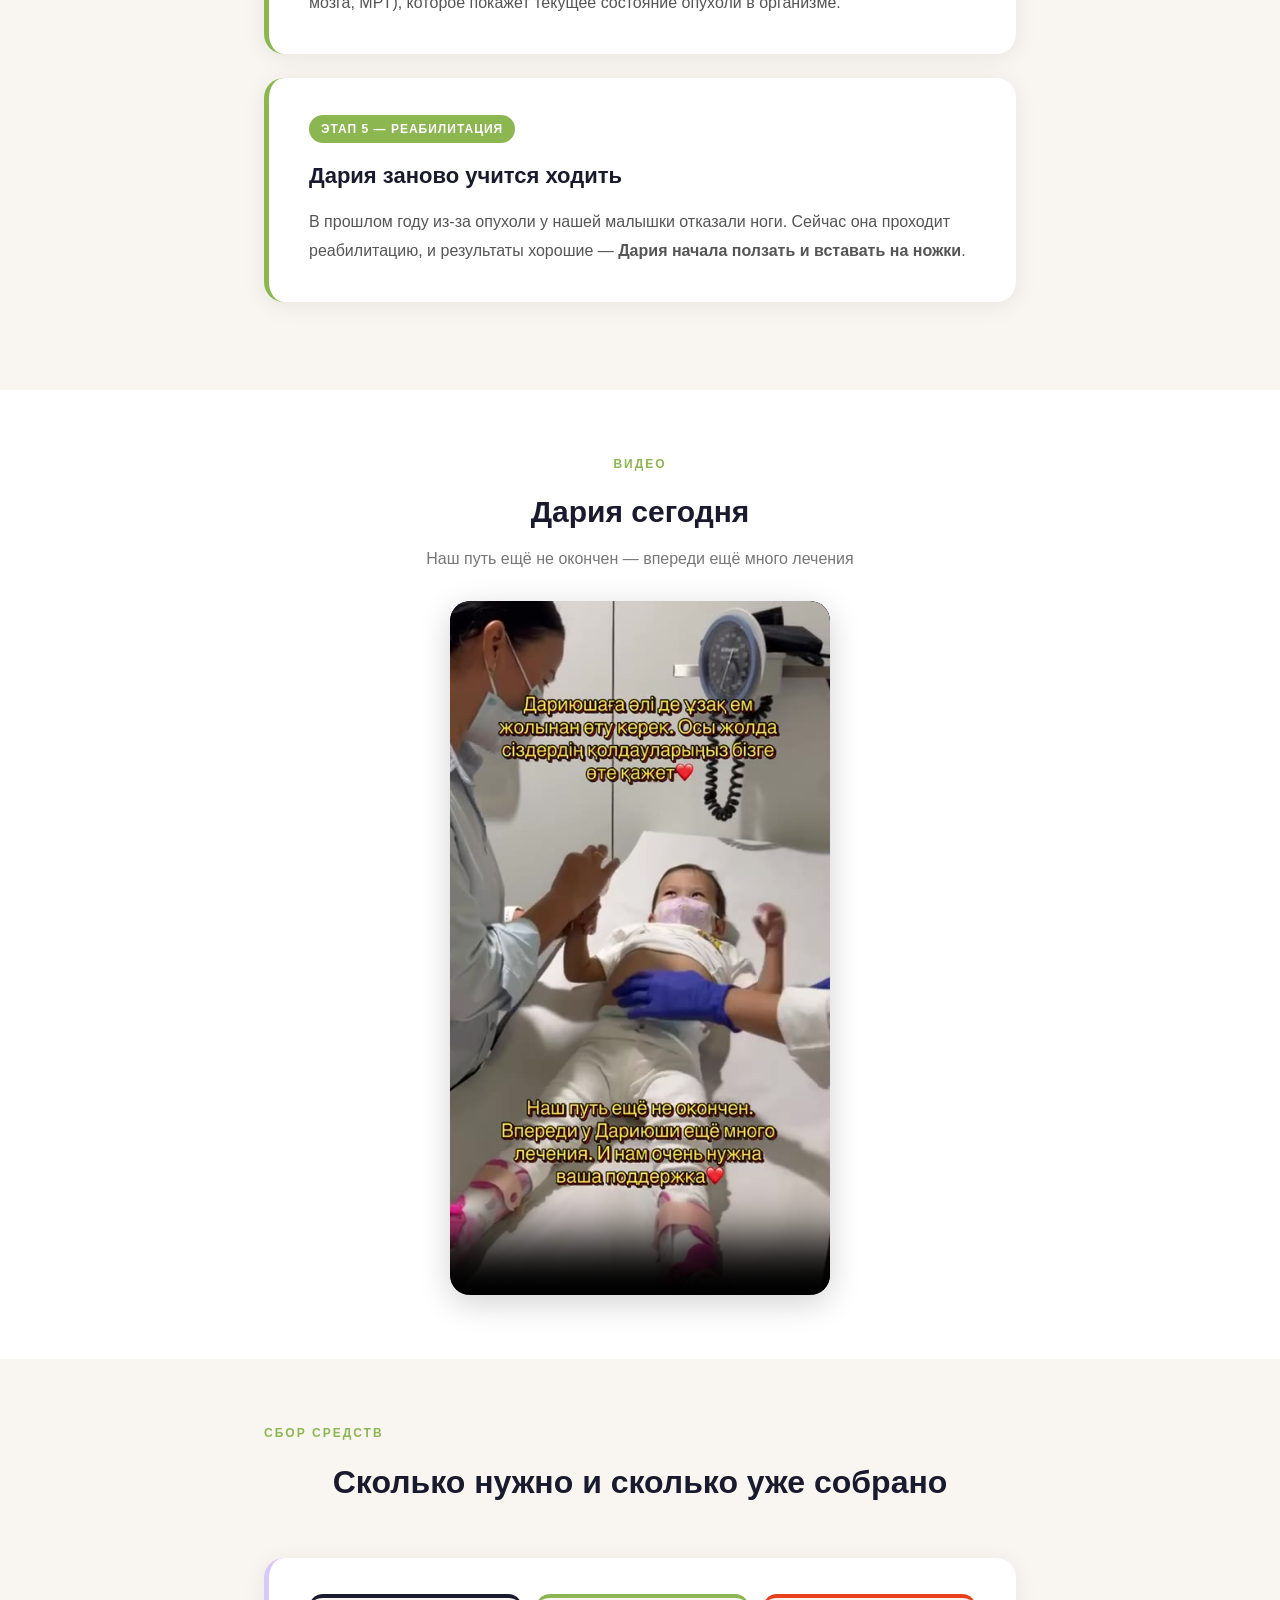
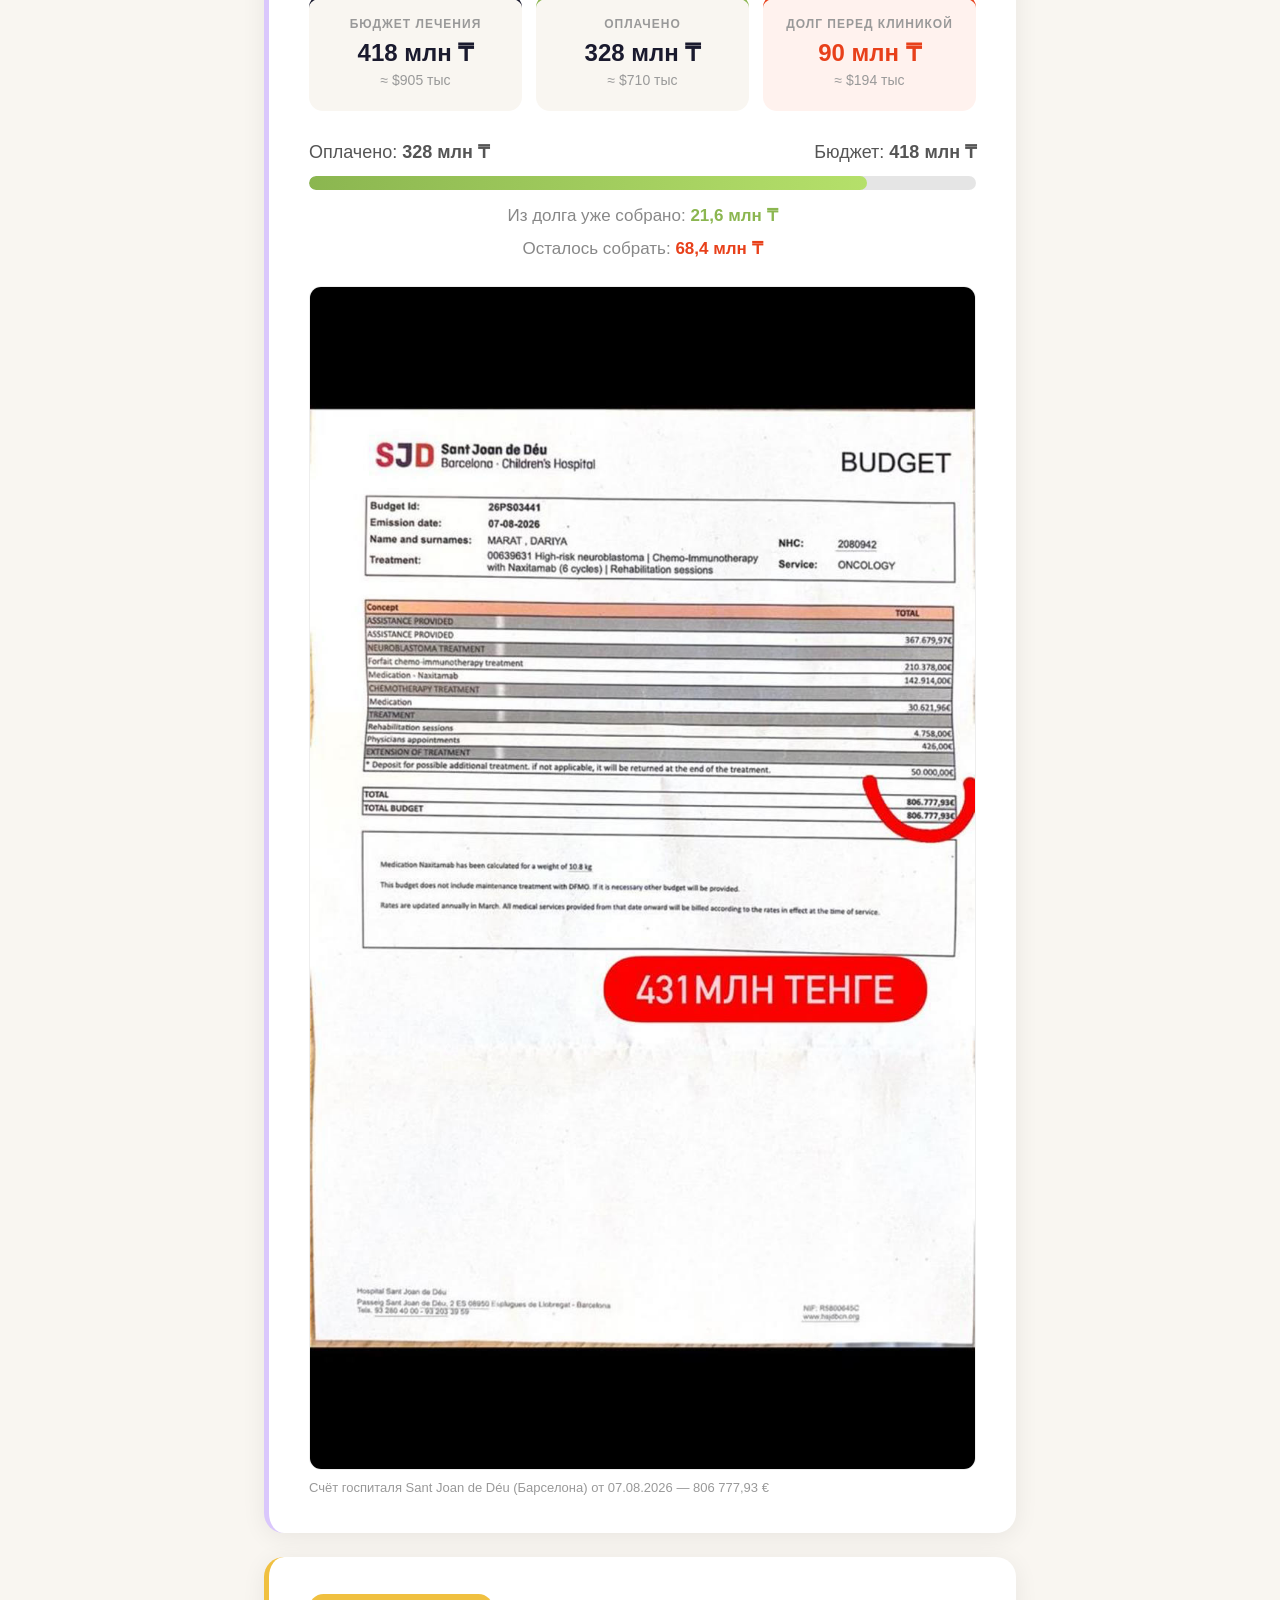
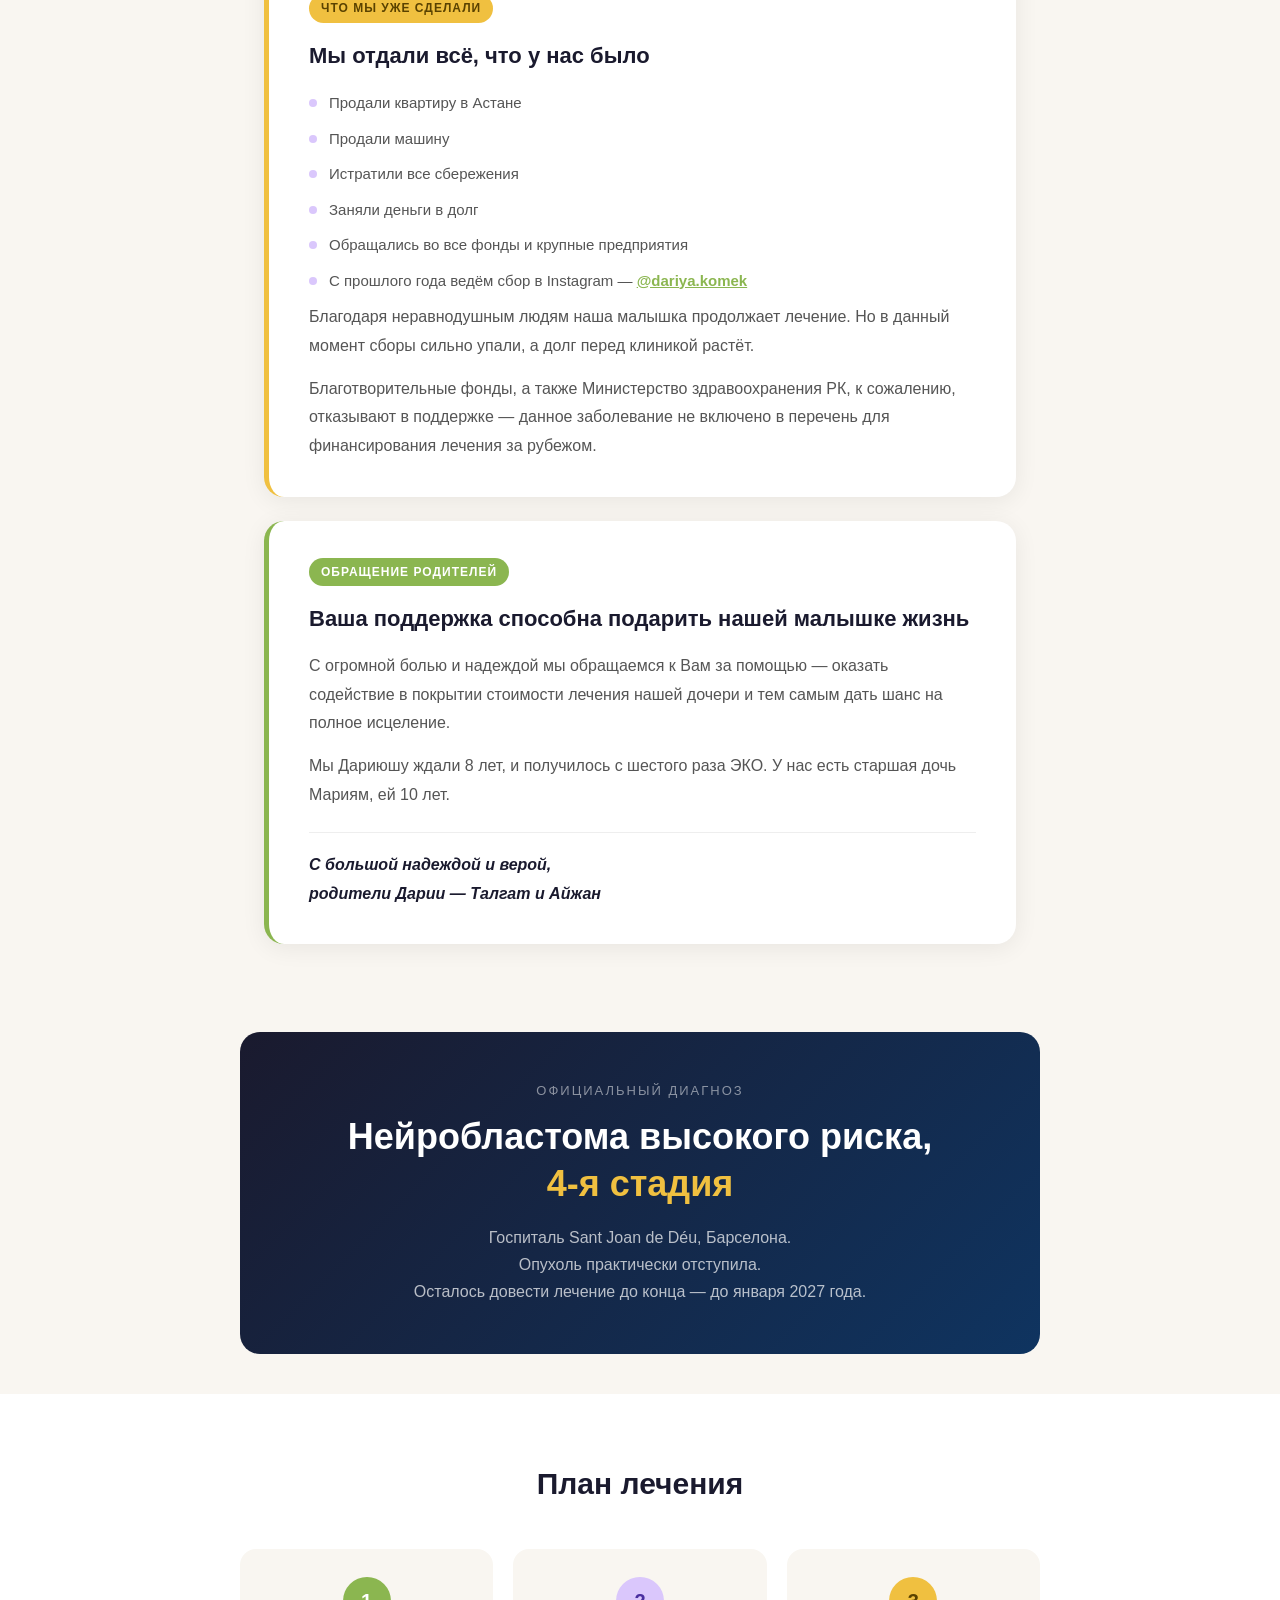
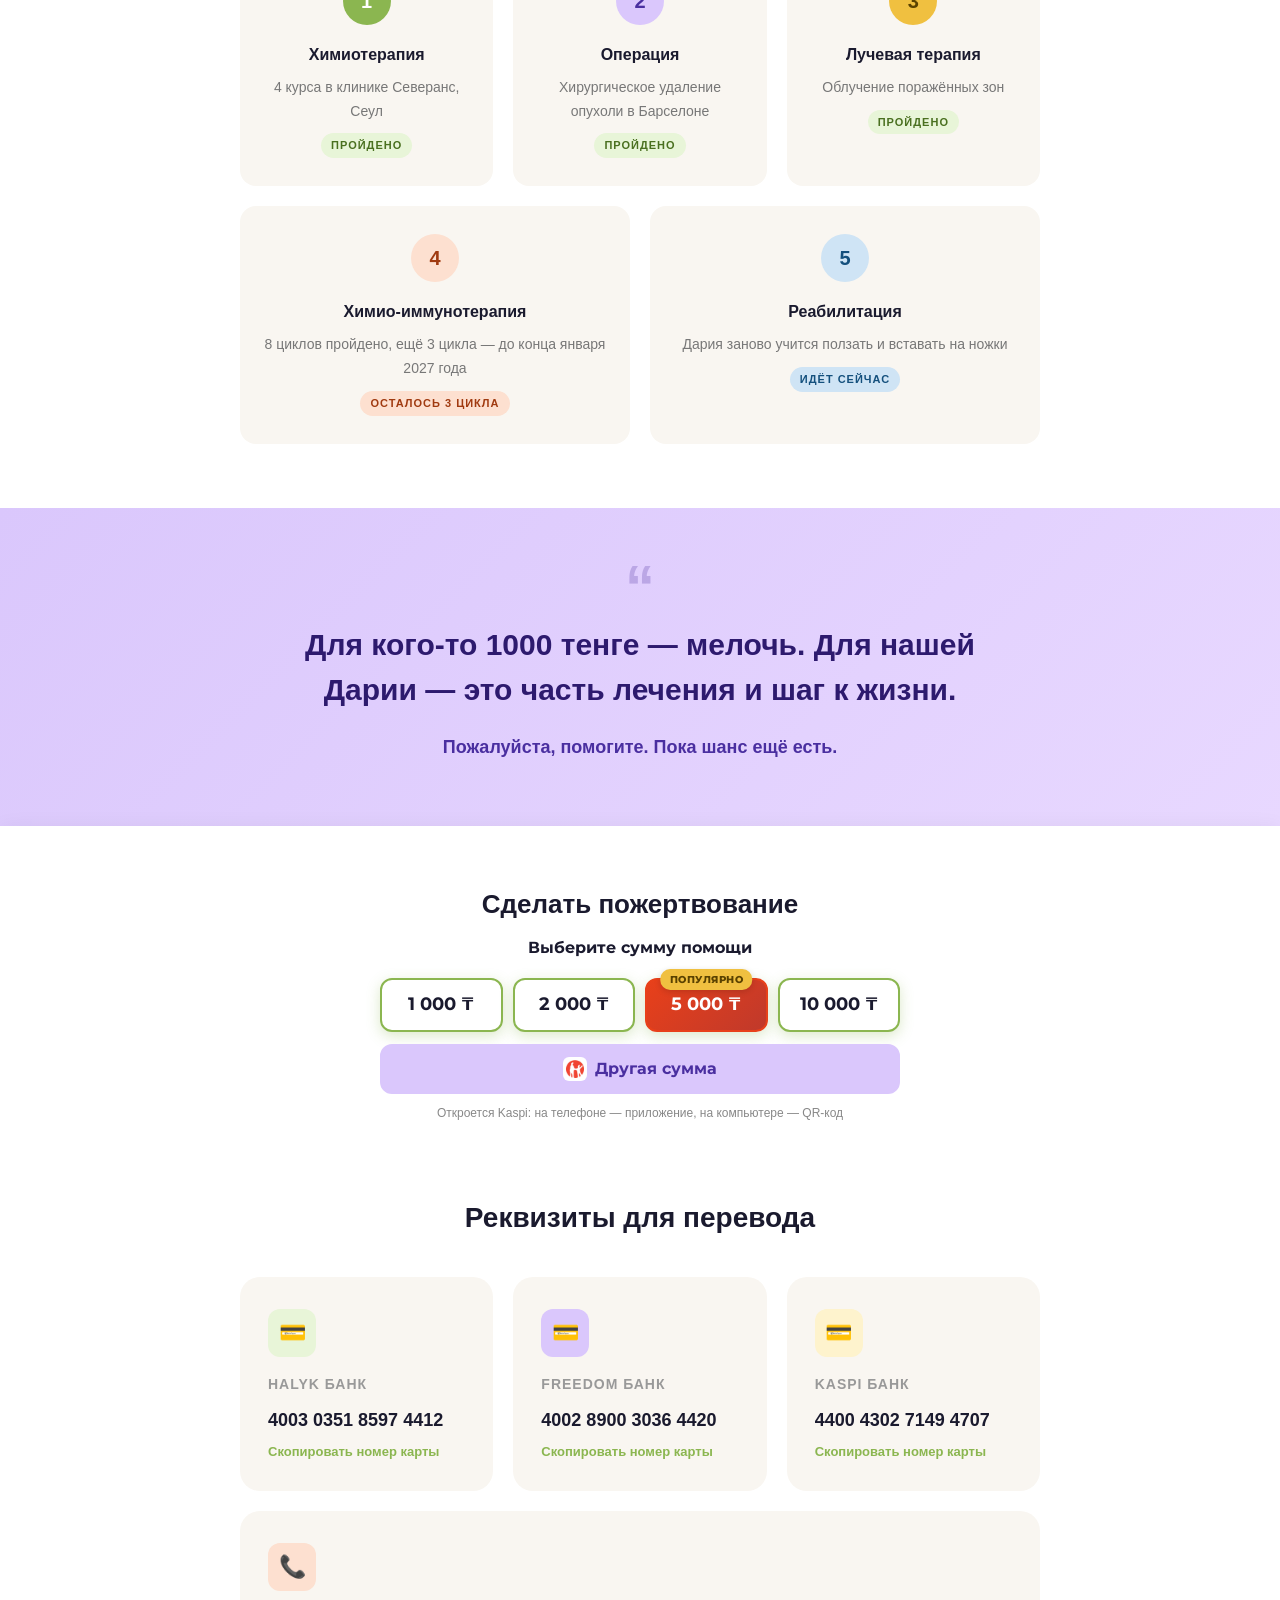
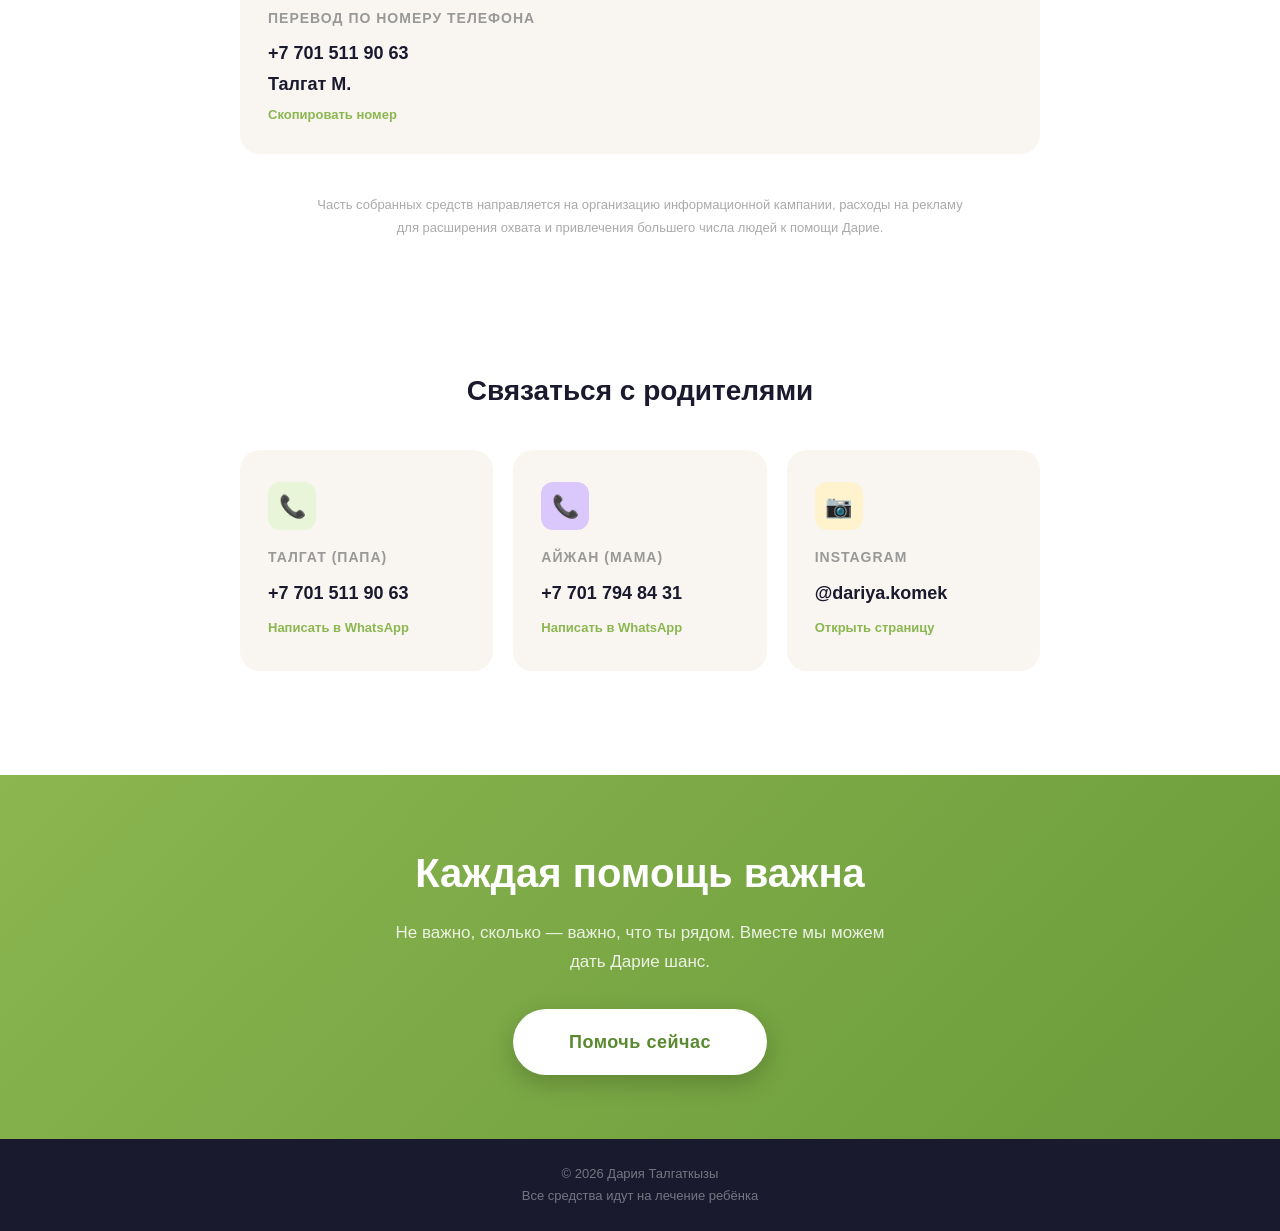
==== commit 7b94fa54: "Осталось 2 курса терапии" ====
--- a/index.html
+++ b/index.html
@@ -4,7 +4,7 @@
   <meta charset="UTF-8" />
   <meta name="viewport" content="width=device-width, initial-scale=1.0" />
   <title>Дария Талгаткызы, 2 года — сбор на лечение нейробластомы 4 стадии</title>
-  <meta name="description" content="Дарие 2 года 6 месяцев, нейробластома 4 стадии. Опухоль почти отступила — осталось всего 3 курса терапии. Долг перед клиникой — 90 млн ₸." />
+  <meta name="description" content="Дарие 2 года 6 месяцев, нейробластома 4 стадии. Опухоль почти отступила — осталось всего 2 курса терапии. Долг перед клиникой — 90 млн ₸." />
   <meta name="theme-color" content="#1a1a2e" />
   <link rel="canonical" href="https://dariya-komek.github.io/site/" />
   <link rel="alternate" hreflang="ru" href="https://dariya-komek.github.io/site/" />
@@ -14,7 +14,7 @@
   <meta property="og:type" content="website" />
   <meta property="og:url" content="https://dariya-komek.github.io/site/" />
   <meta property="og:title" content="Помогите спасти Дарию — нейробластома 4 стадии" />
-  <meta property="og:description" content="Дарие 2 года 6 месяцев. Опухоль почти отступила — осталось всего 3 курса терапии. Не хватает 68,4 млн ₸." />
+  <meta property="og:description" content="Дарие 2 года 6 месяцев. Опухоль почти отступила — осталось всего 2 курса терапии. Не хватает 68,4 млн ₸." />
   <meta property="og:image" content="https://dariya-komek.github.io/site/img/img1.jpeg" />
   <meta property="og:locale" content="ru_RU" />
   <meta name="twitter:card" content="summary_large_image" />
@@ -46,7 +46,7 @@
       <a class="lang-switch" href="kz/" hreflang="kk" lang="kk">Қазақша</a>
       <div class="spacer"></div>
       <div class="top">
-        <h1 class="headline">Опухоль почти отступила&nbsp;— осталось всего <span>3 курса терапии</span></h1>
+        <h1 class="headline">Опухоль почти отступила&nbsp;— осталось всего <span>2 курса терапии</span></h1>
         <p class="debt">Но нужно закрыть долг перед клиникой&nbsp;— <strong>90 млн ₸</strong></p>
         <p class="who"><b>Марат Дария Талгаткызы</b>, 2 года 6 месяцев<br>Диагноз: рак 4 стадии, нейробластома</p>
       </div>
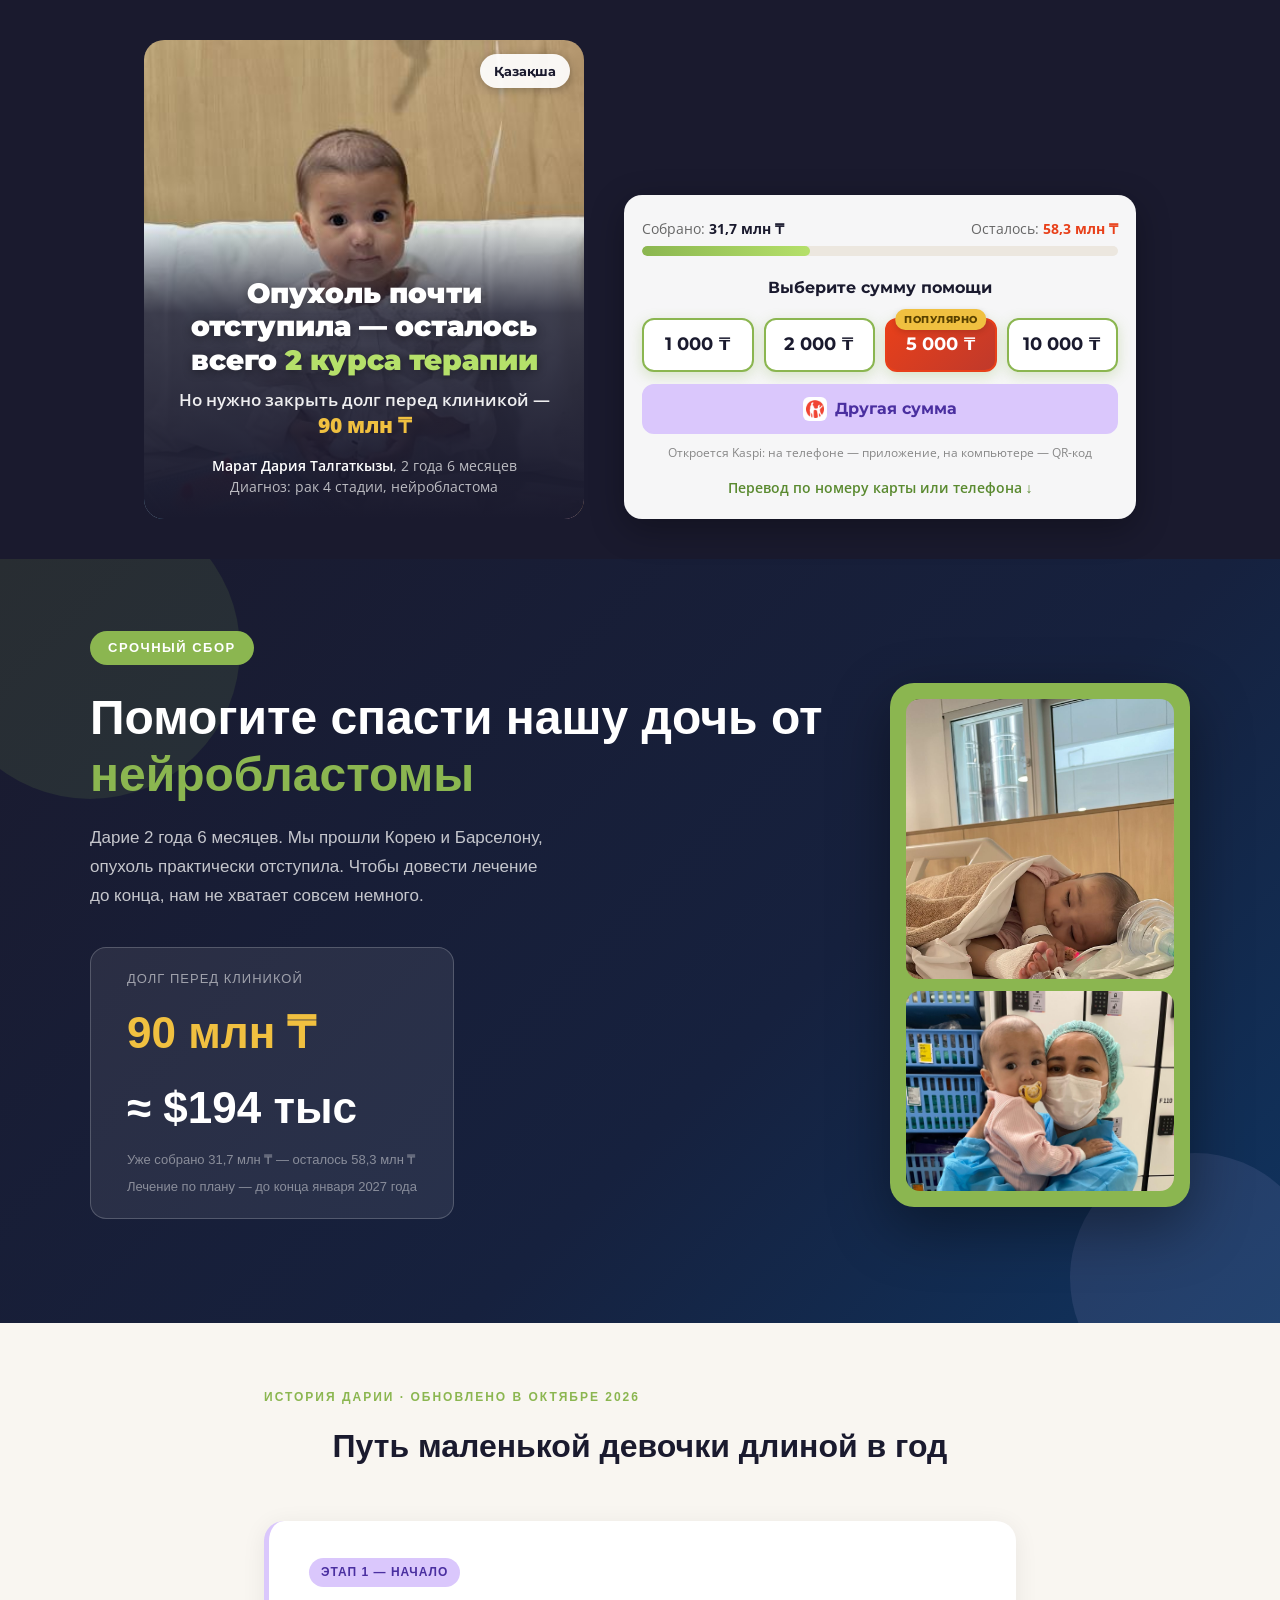
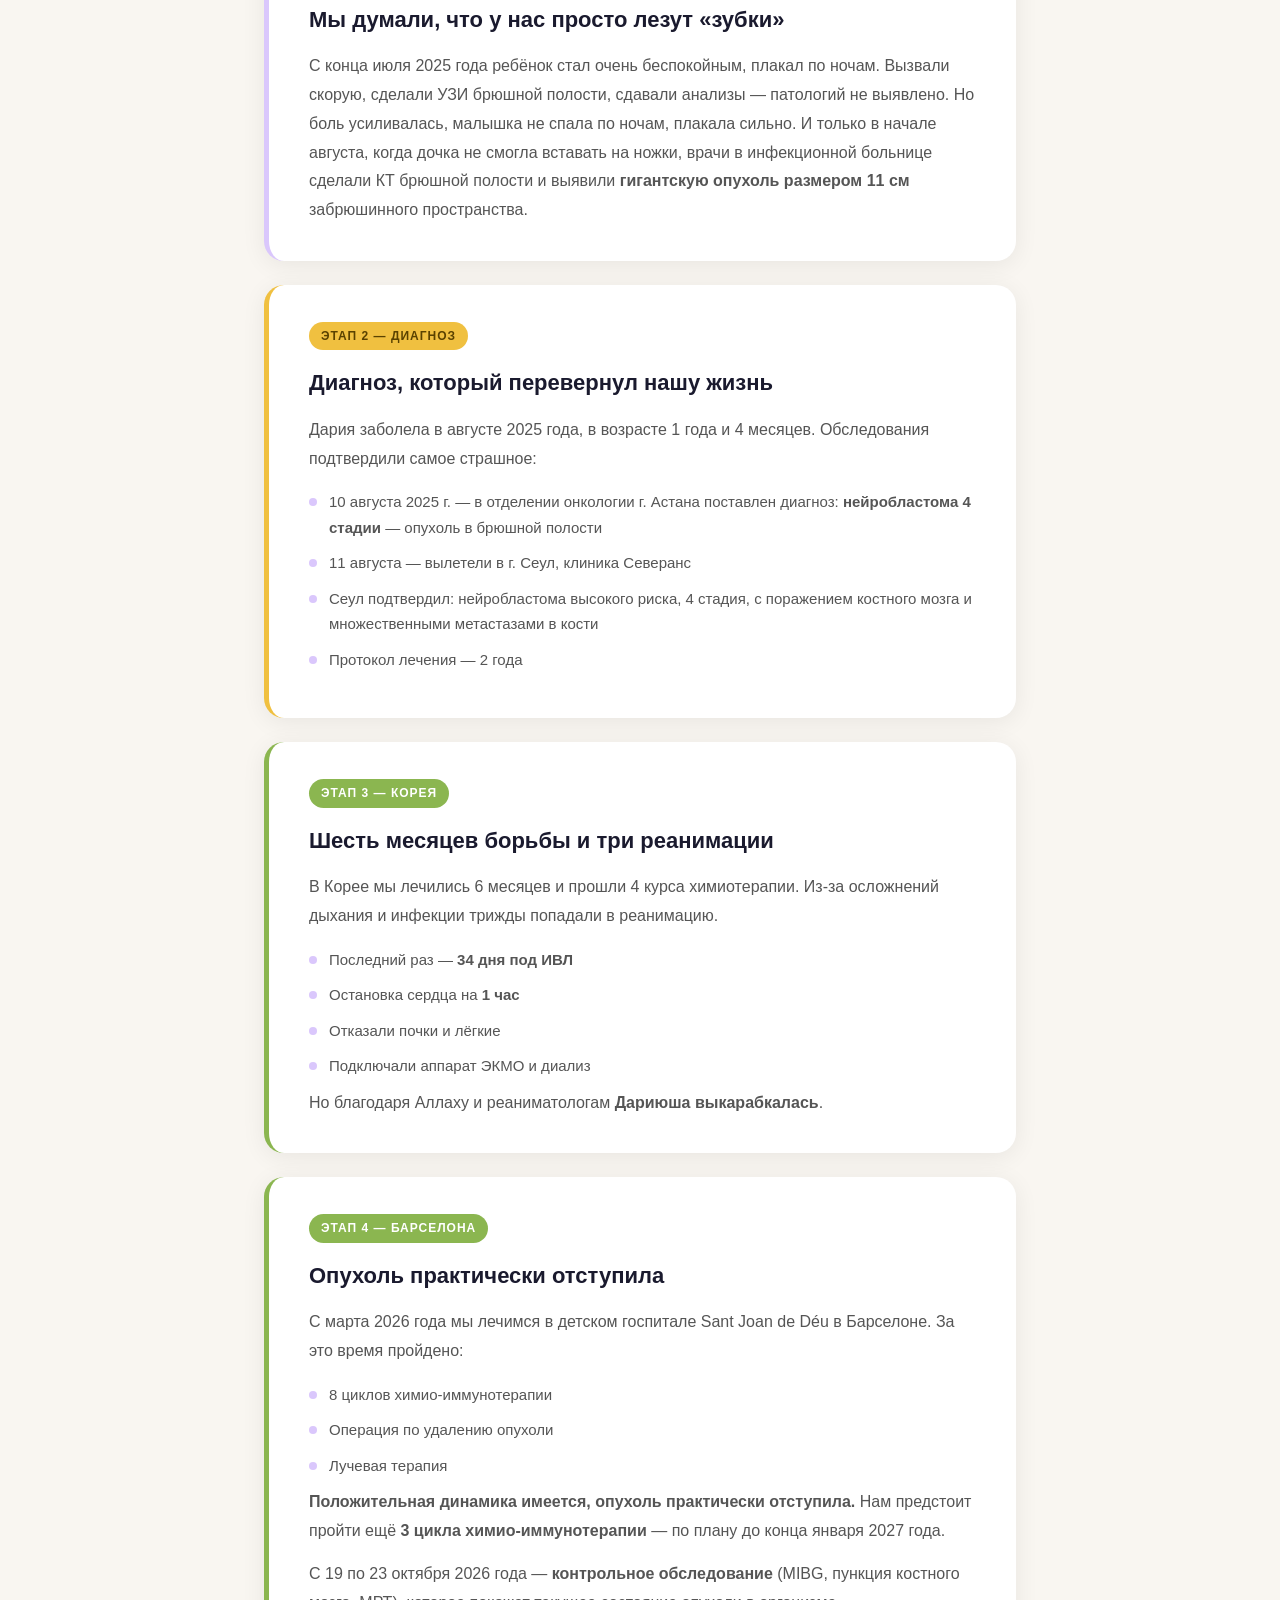
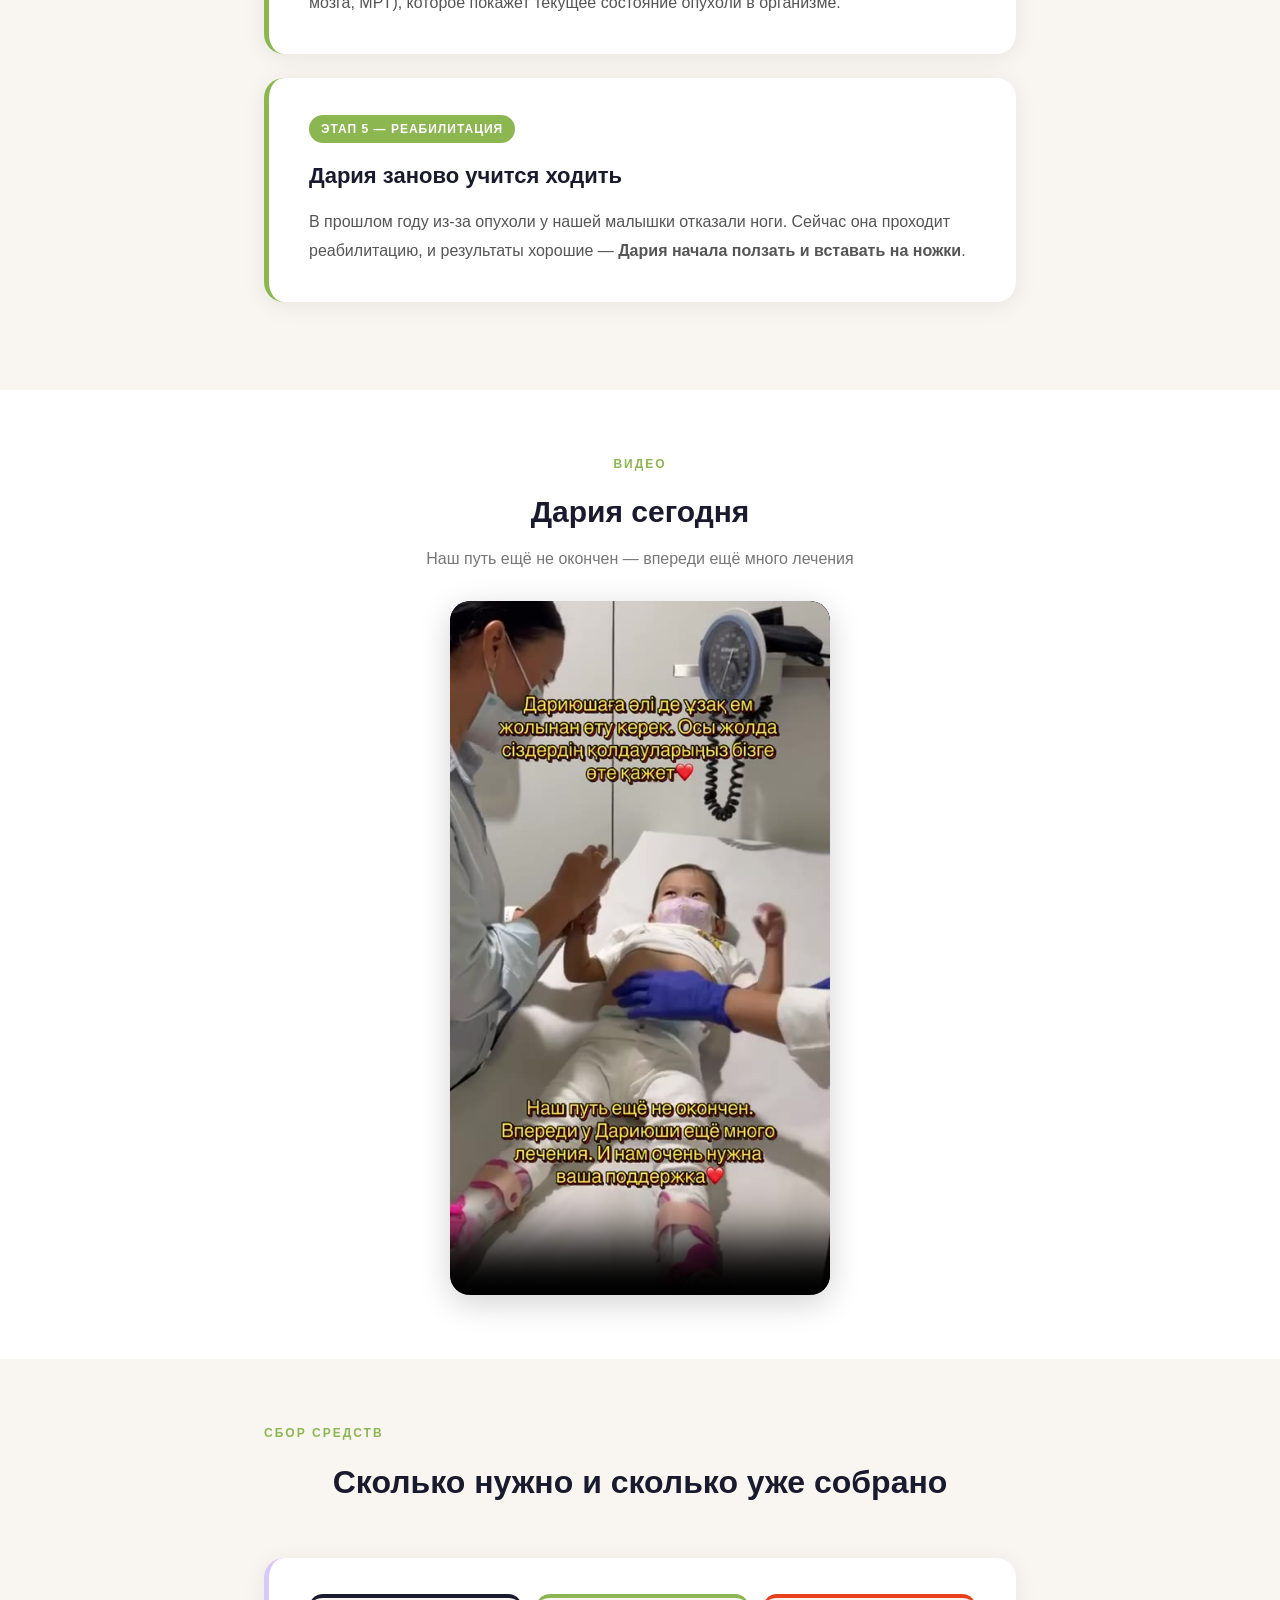
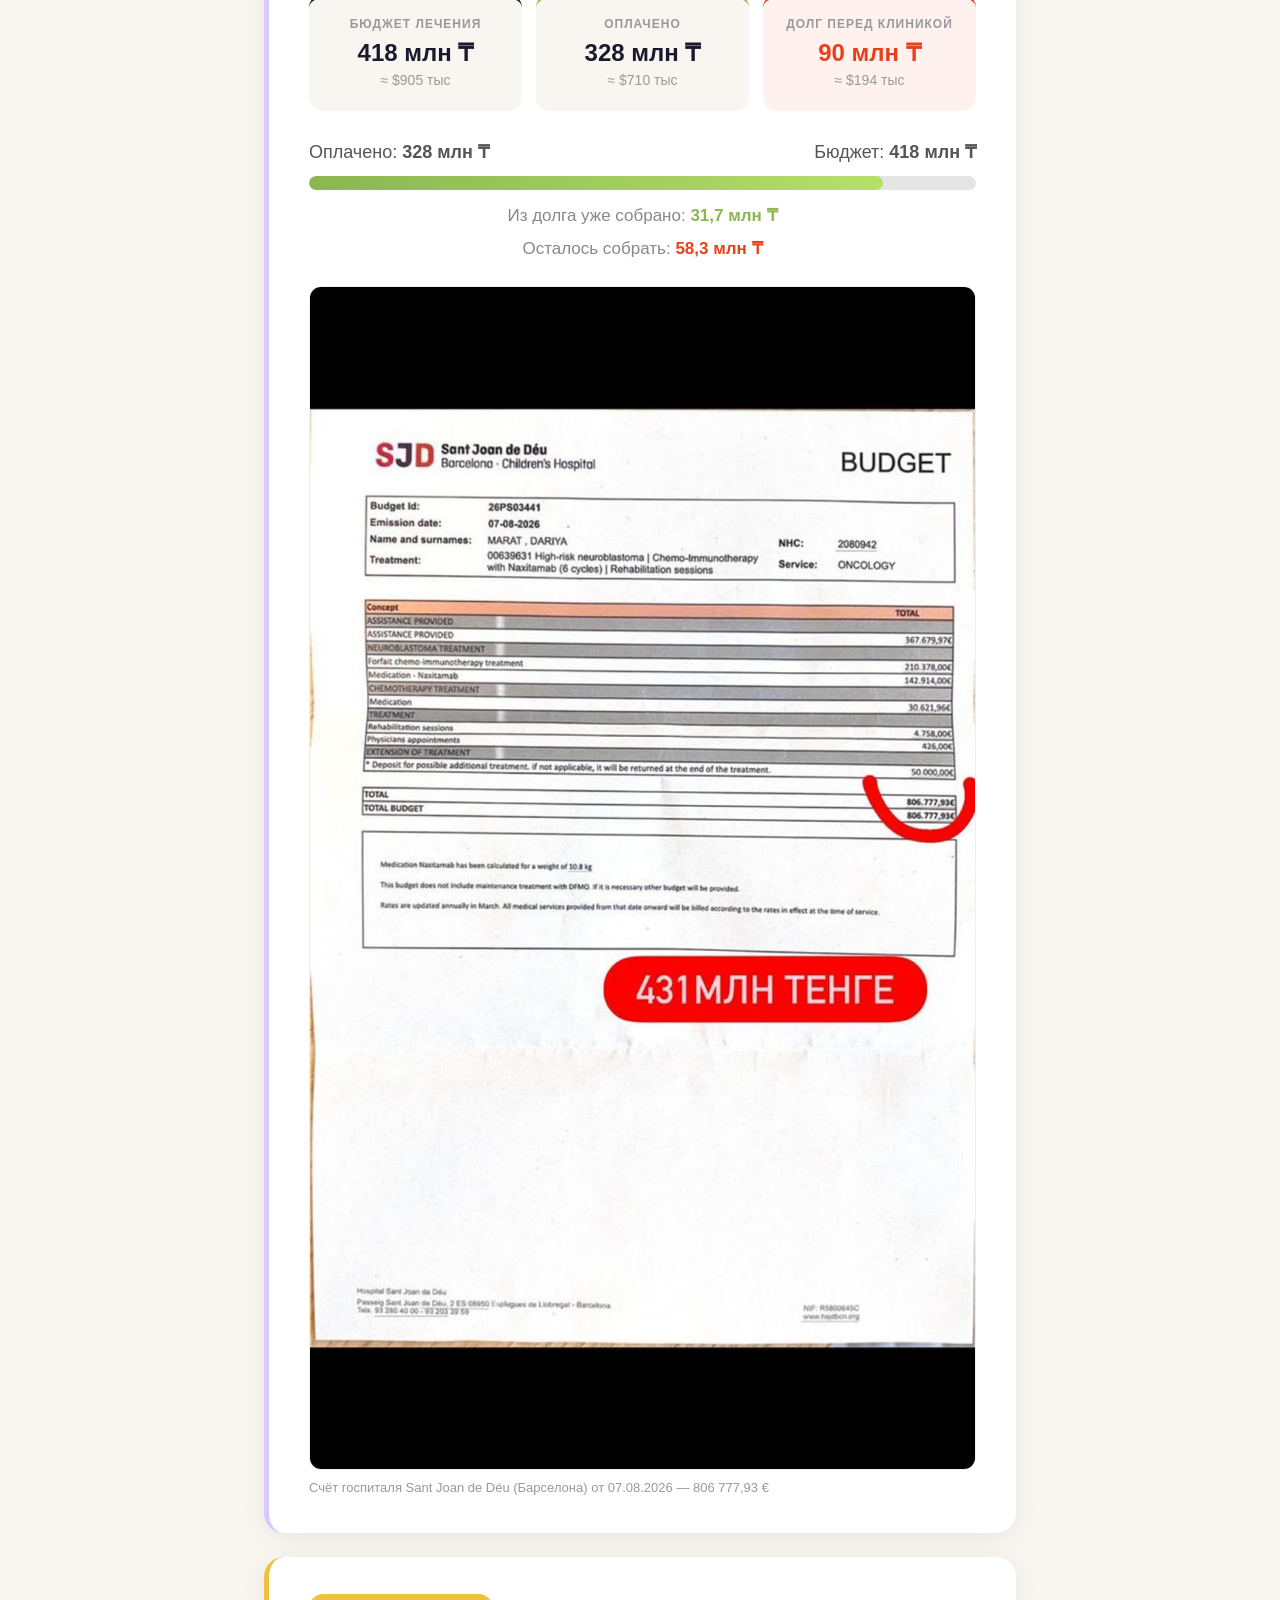
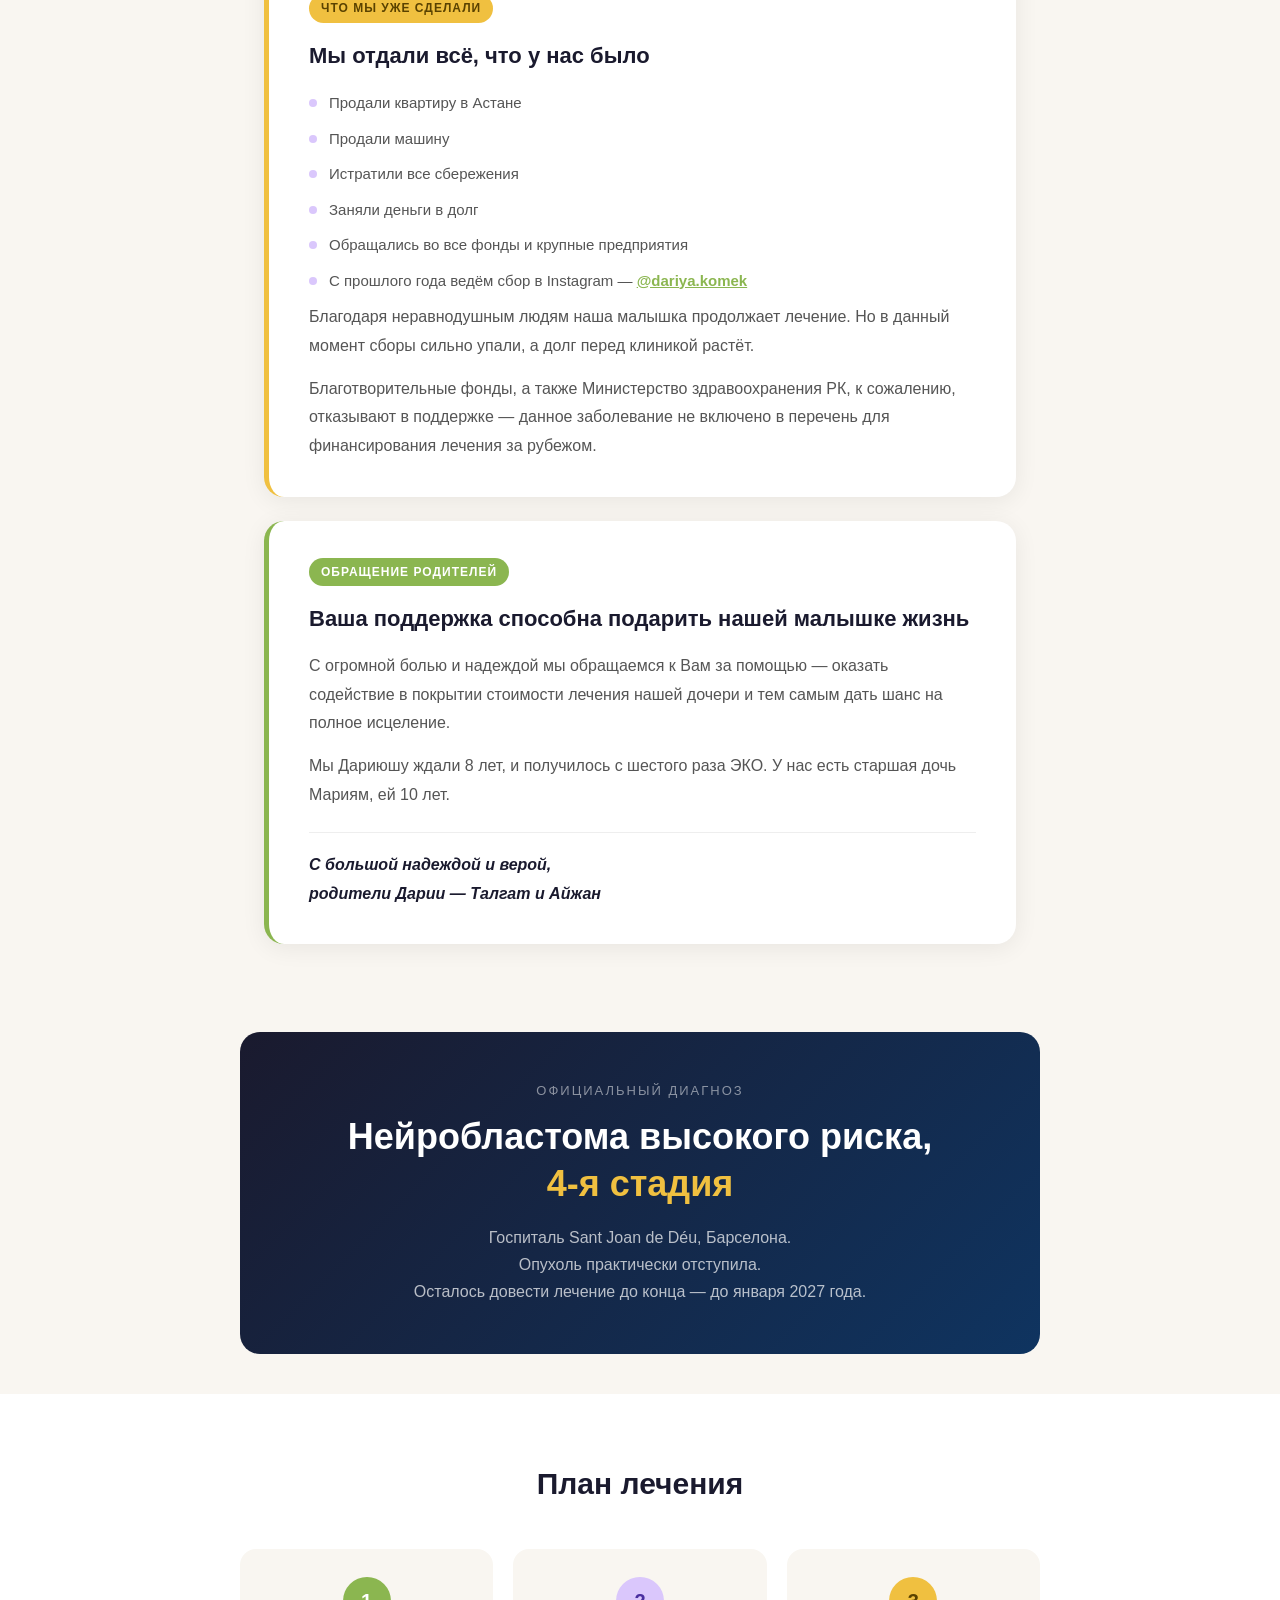
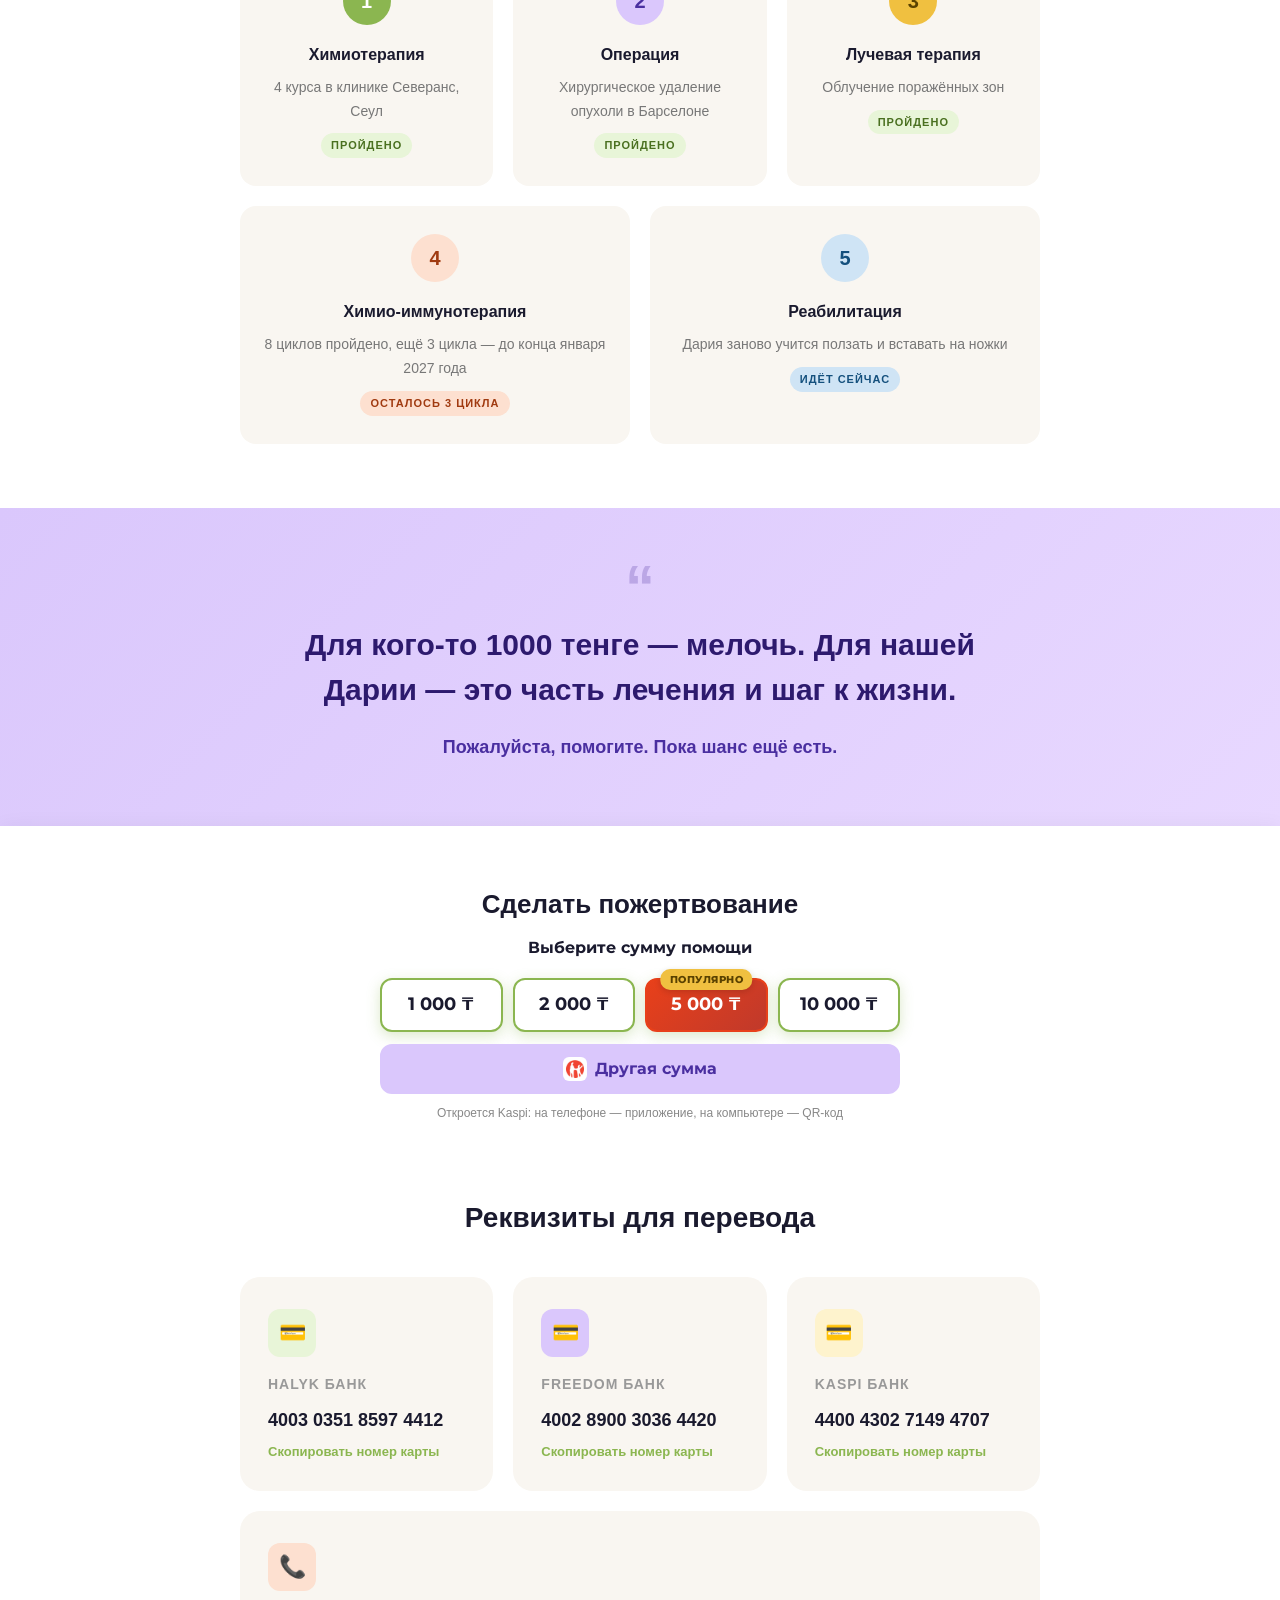
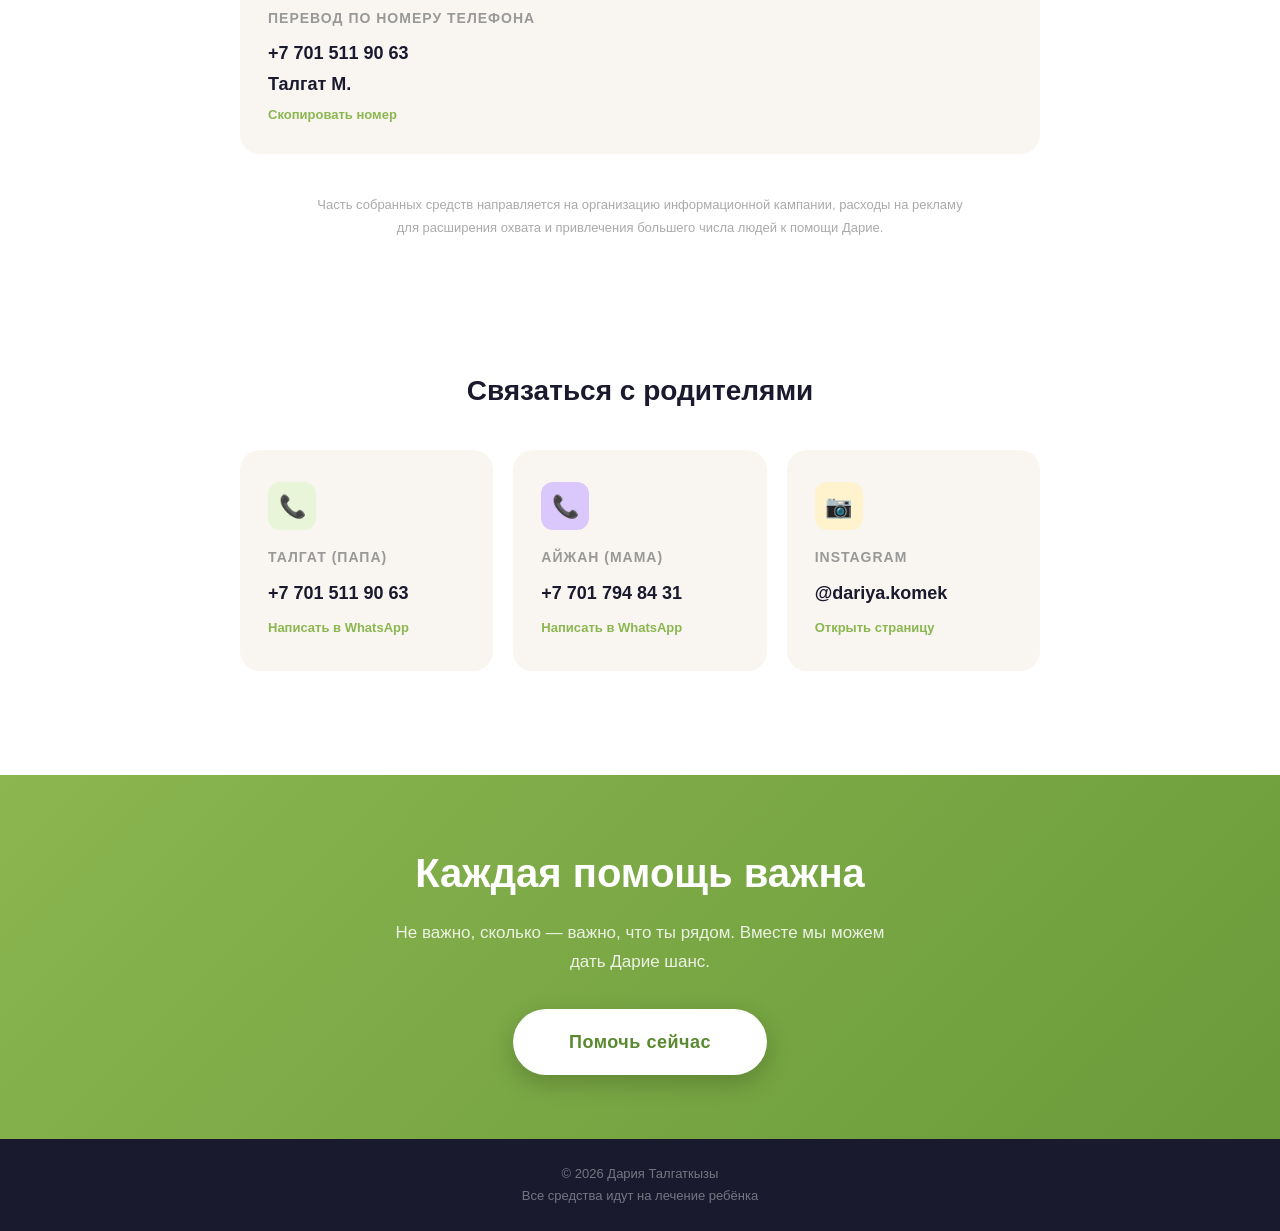
==== commit 3fd47822: "Собрано 31,7 млн ₸" ====
--- a/index.html
+++ b/index.html
@@ -14,7 +14,7 @@
   <meta property="og:type" content="website" />
   <meta property="og:url" content="https://dariya-komek.github.io/site/" />
   <meta property="og:title" content="Помогите спасти Дарию — нейробластома 4 стадии" />
-  <meta property="og:description" content="Дарие 2 года 6 месяцев. Опухоль почти отступила — осталось всего 2 курса терапии. Не хватает 68,4 млн ₸." />
+  <meta property="og:description" content="Дарие 2 года 6 месяцев. Опухоль почти отступила — осталось всего 2 курса терапии. Не хватает 58,3 млн ₸." />
   <meta property="og:image" content="https://dariya-komek.github.io/site/img/img1.jpeg" />
   <meta property="og:locale" content="ru_RU" />
   <meta name="twitter:card" content="summary_large_image" />
@@ -55,10 +55,10 @@
       <div class="panel">
         <div class="raise">
           <div class="raise-labels">
-            <span>Собрано: <strong>21,6 млн ₸</strong></span>
-            <span>Осталось: <strong class="left">68,4 млн ₸</strong></span>
+            <span>Собрано: <strong>31,7 млн ₸</strong></span>
+            <span>Осталось: <strong class="left">58,3 млн ₸</strong></span>
           </div>
-          <div class="progress-bar"><div class="progress-fill" data-value="21.567" data-total="90"></div></div>
+          <div class="progress-bar"><div class="progress-fill" data-value="31.7" data-total="90"></div></div>
         </div>
         <div class="donate-title">Выберите сумму помощи</div>
         <div class="donate-amounts">
@@ -89,7 +89,7 @@
       <div class="urgency-box">
         <div class="urgency-label">Долг перед клиникой</div>
         <div class="urgency-amount"><span>90 млн ₸</span><br> ≈ $194 тыс</div>
-        <div class="urgency-date">Уже собрано 21,6 млн ₸ — осталось 68,4 млн ₸</div>
+        <div class="urgency-date">Уже собрано 31,7 млн ₸ — осталось 58,3 млн ₸</div>
         <div class="urgency-date">Лечение по плану — до конца января 2027 года</div>
       </div>
     </div>
@@ -201,7 +201,7 @@
       </div>
     </div>
 
-    <div class="progress-wrap" style="max-width:100%;margin:0;padding:0;" data-collected="328" data-goal="418" data-raised="21.567">
+    <div class="progress-wrap" style="max-width:100%;margin:0;padding:0;" data-collected="328" data-goal="418" data-raised="31.7">
       <div class="progress-labels" style="color:#555;font-size:18px;">
         <span>Оплачено: <strong id="prog-collected"></strong></span>
         <span>Бюджет: <strong id="prog-goal"></strong></span>
@@ -209,7 +209,7 @@
       <div class="progress-bar" style="background:rgba(0,0,0,0.1);height:14px;">
         <div class="progress-fill" id="prog-fill" style="width:0%;"></div>
       </div>
-      <div style="text-align:center;margin-top:12px;font-size:17px;color:#888;">Из долга уже собрано: <strong style="color:#8bb650;">21,6 млн ₸</strong></div>
+      <div style="text-align:center;margin-top:12px;font-size:17px;color:#888;">Из долга уже собрано: <strong style="color:#8bb650;">31,7 млн ₸</strong></div>
       <div style="text-align:center;margin-top:4px;font-size:17px;color:#888;">Осталось собрать: <strong id="prog-remaining" style="color:#e8401a;"></strong></div>
     </div>
 
